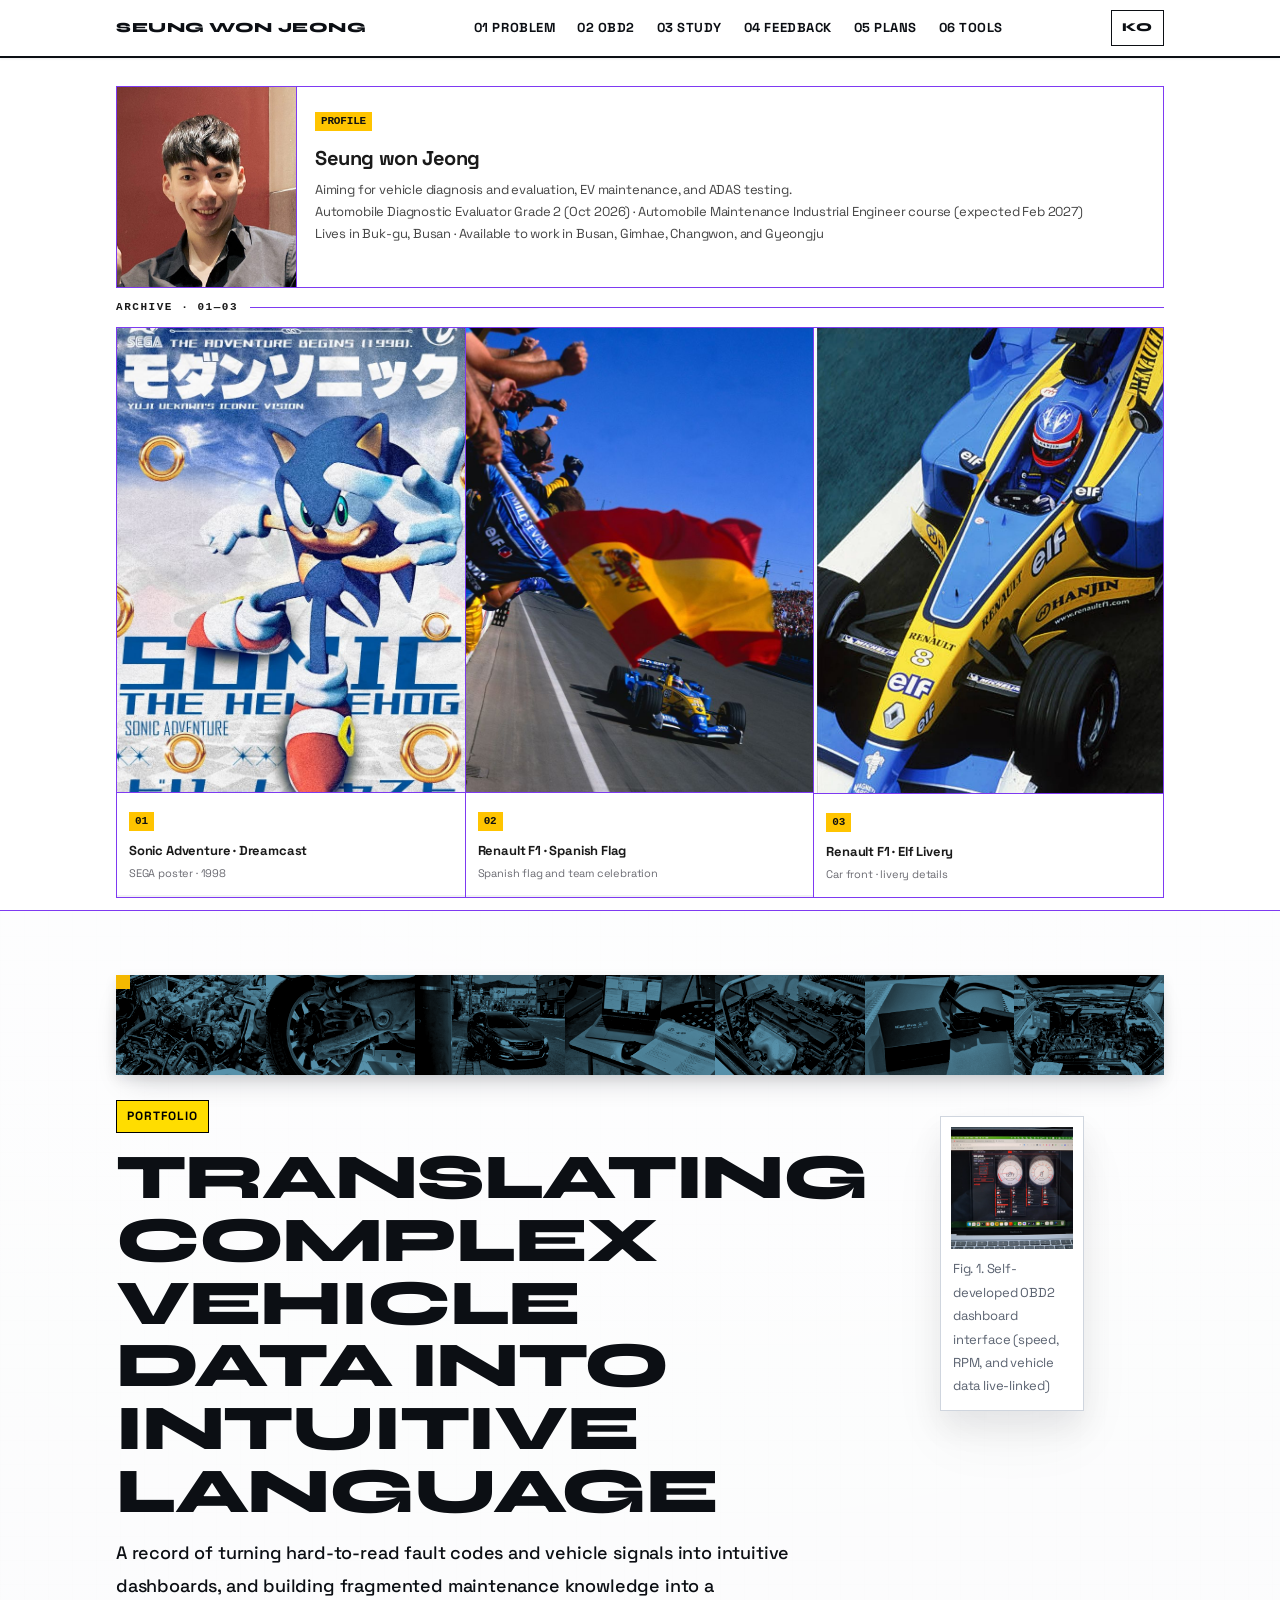
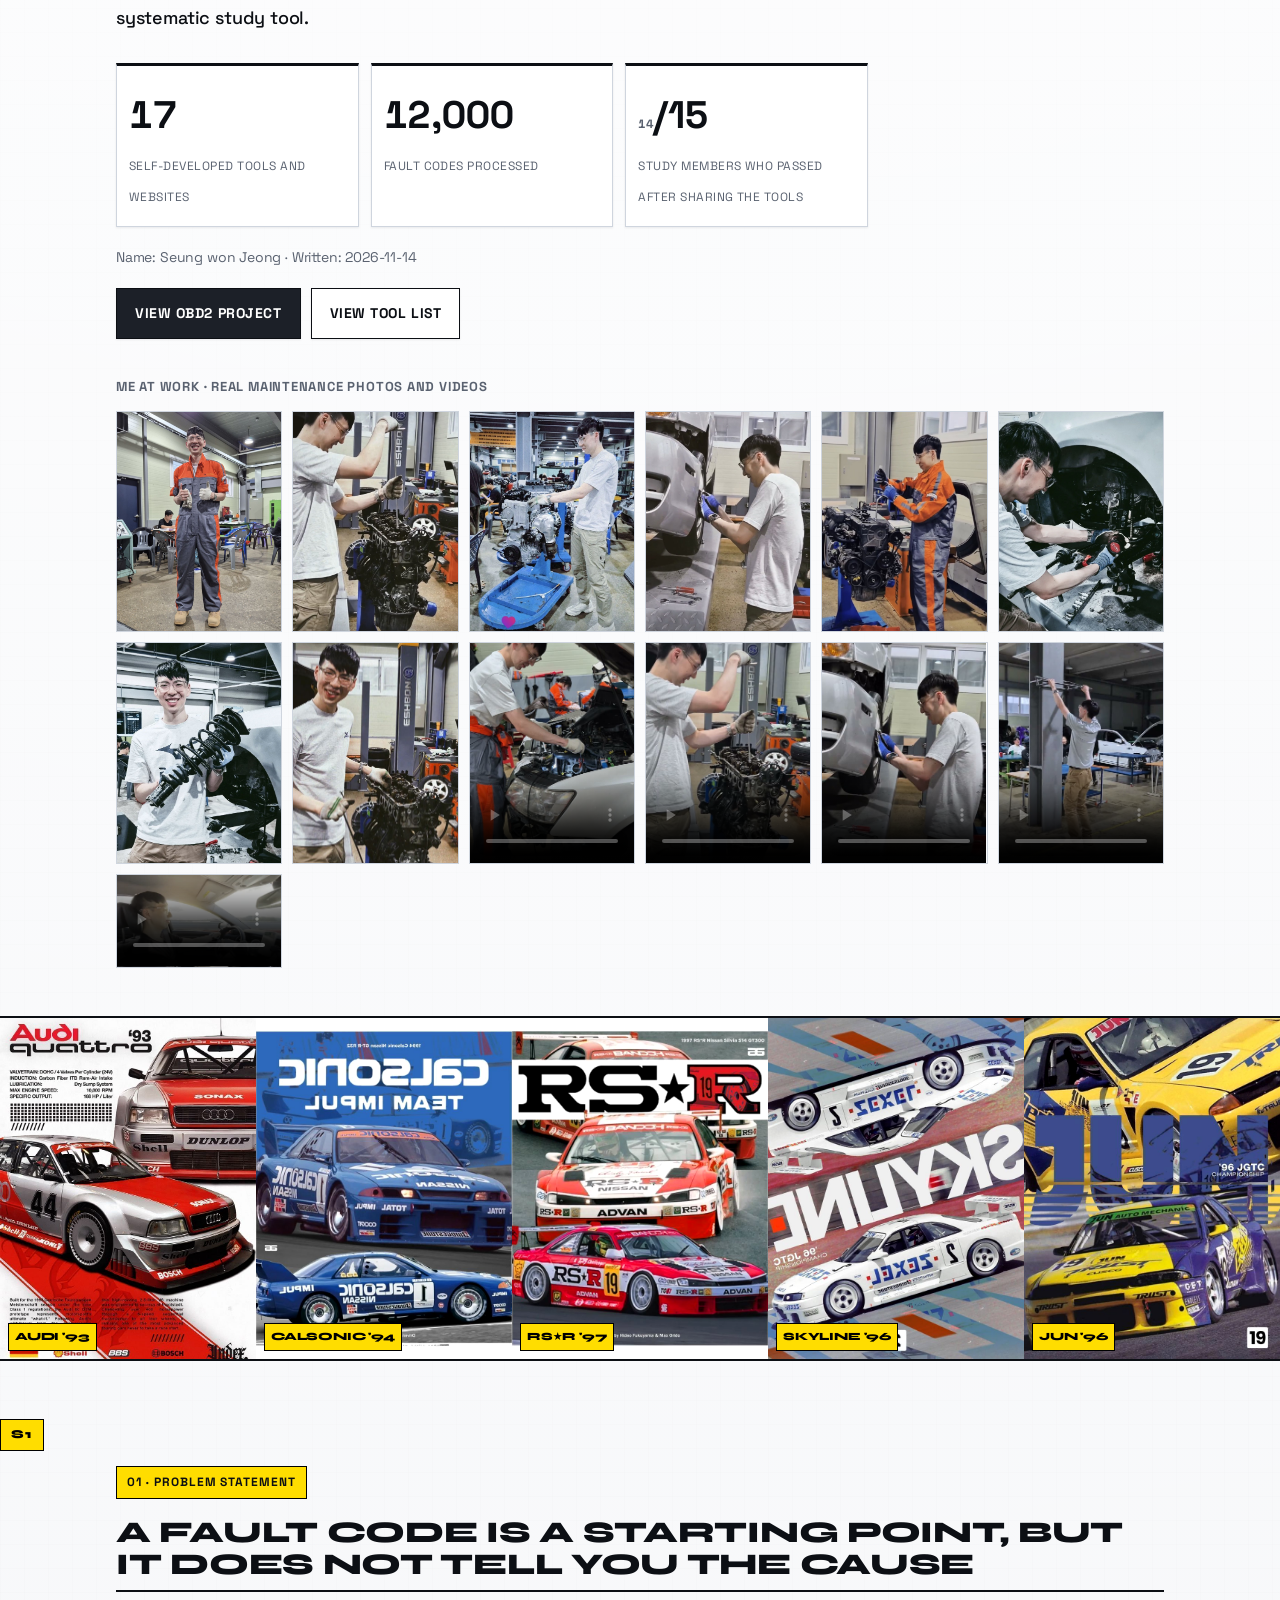
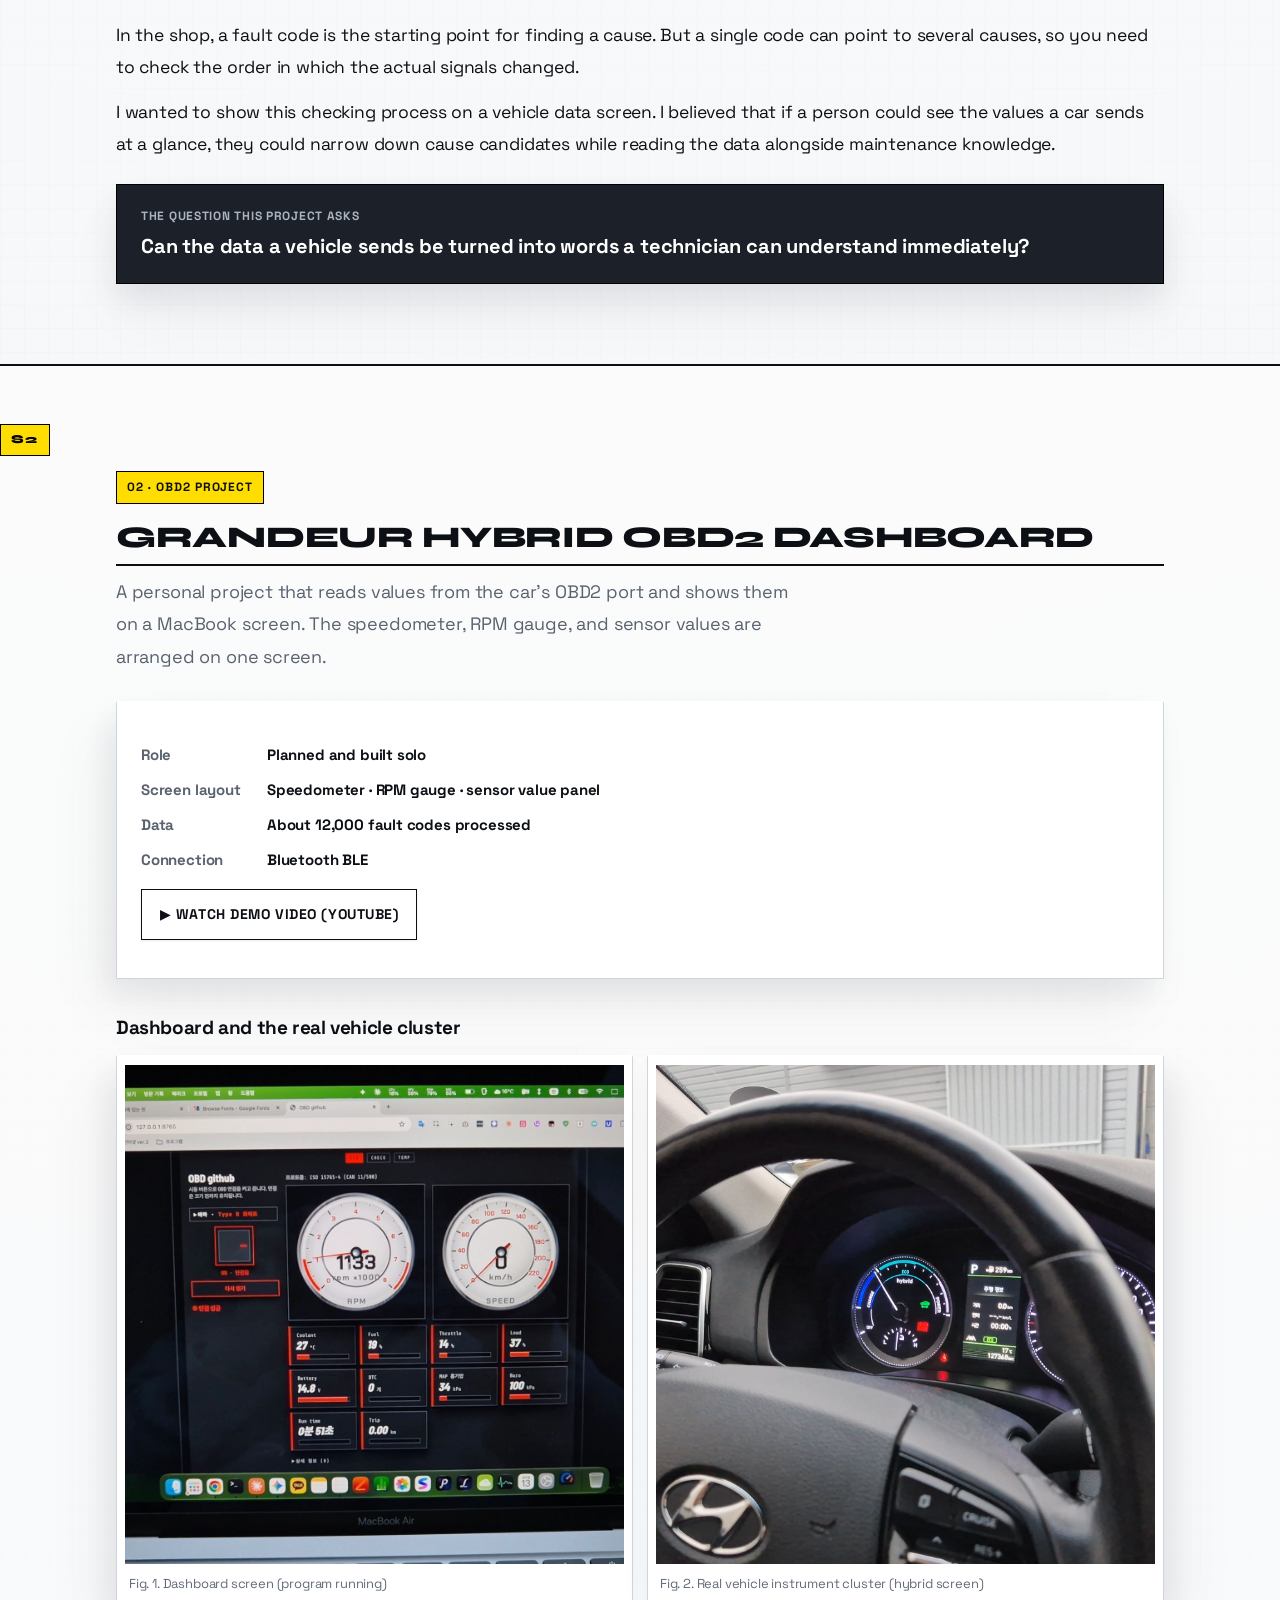
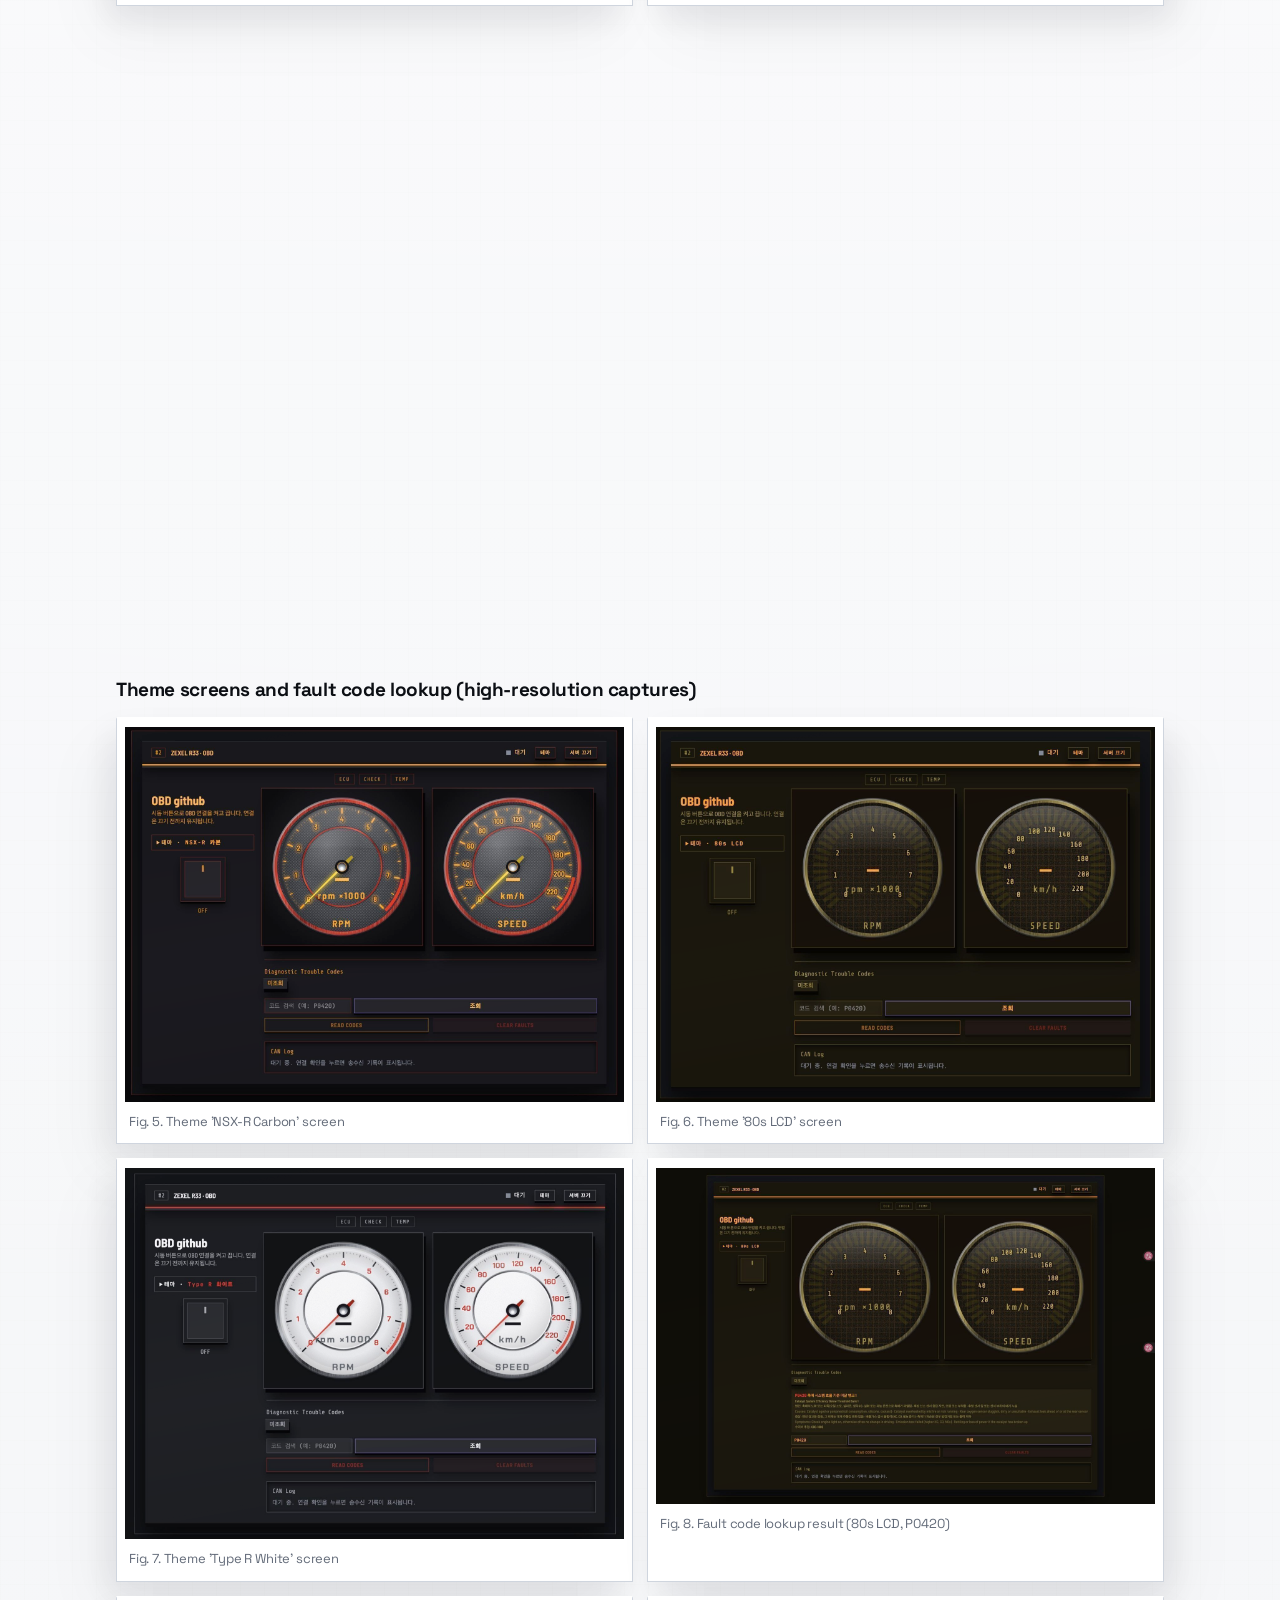
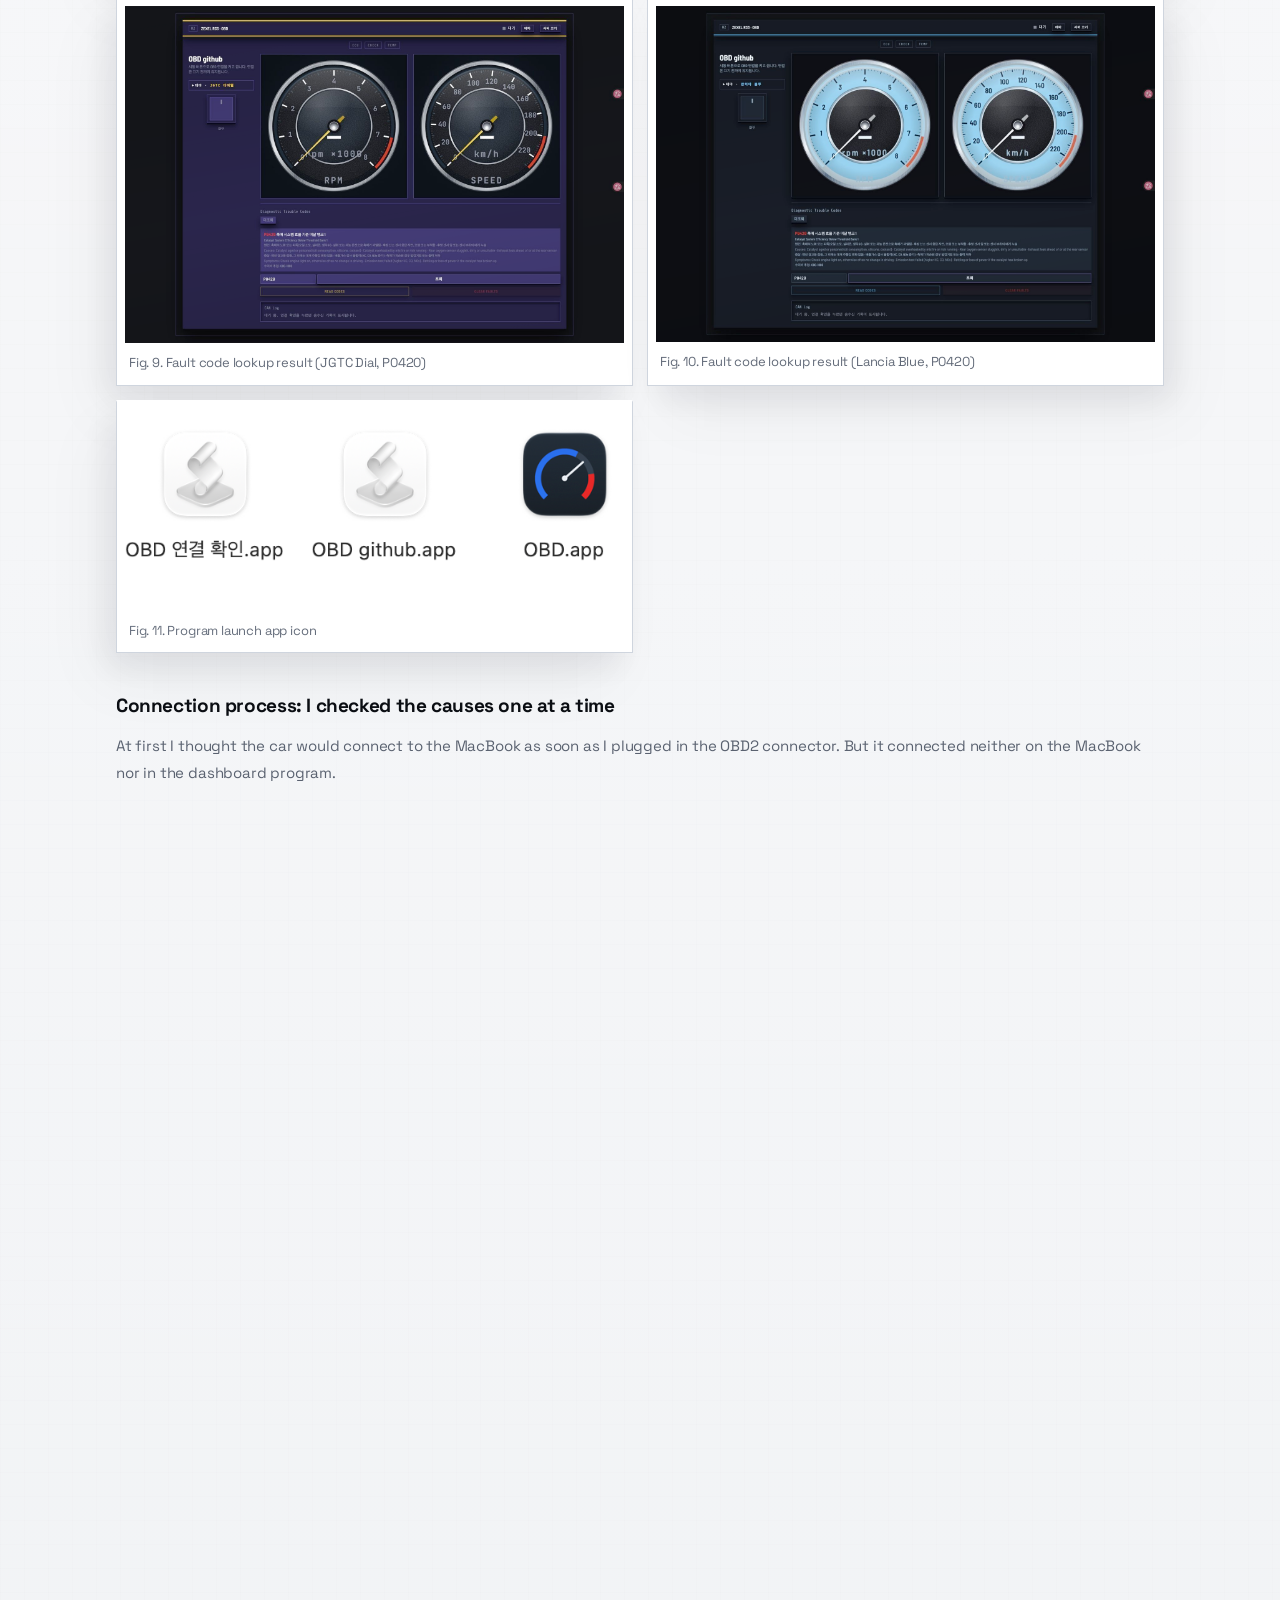
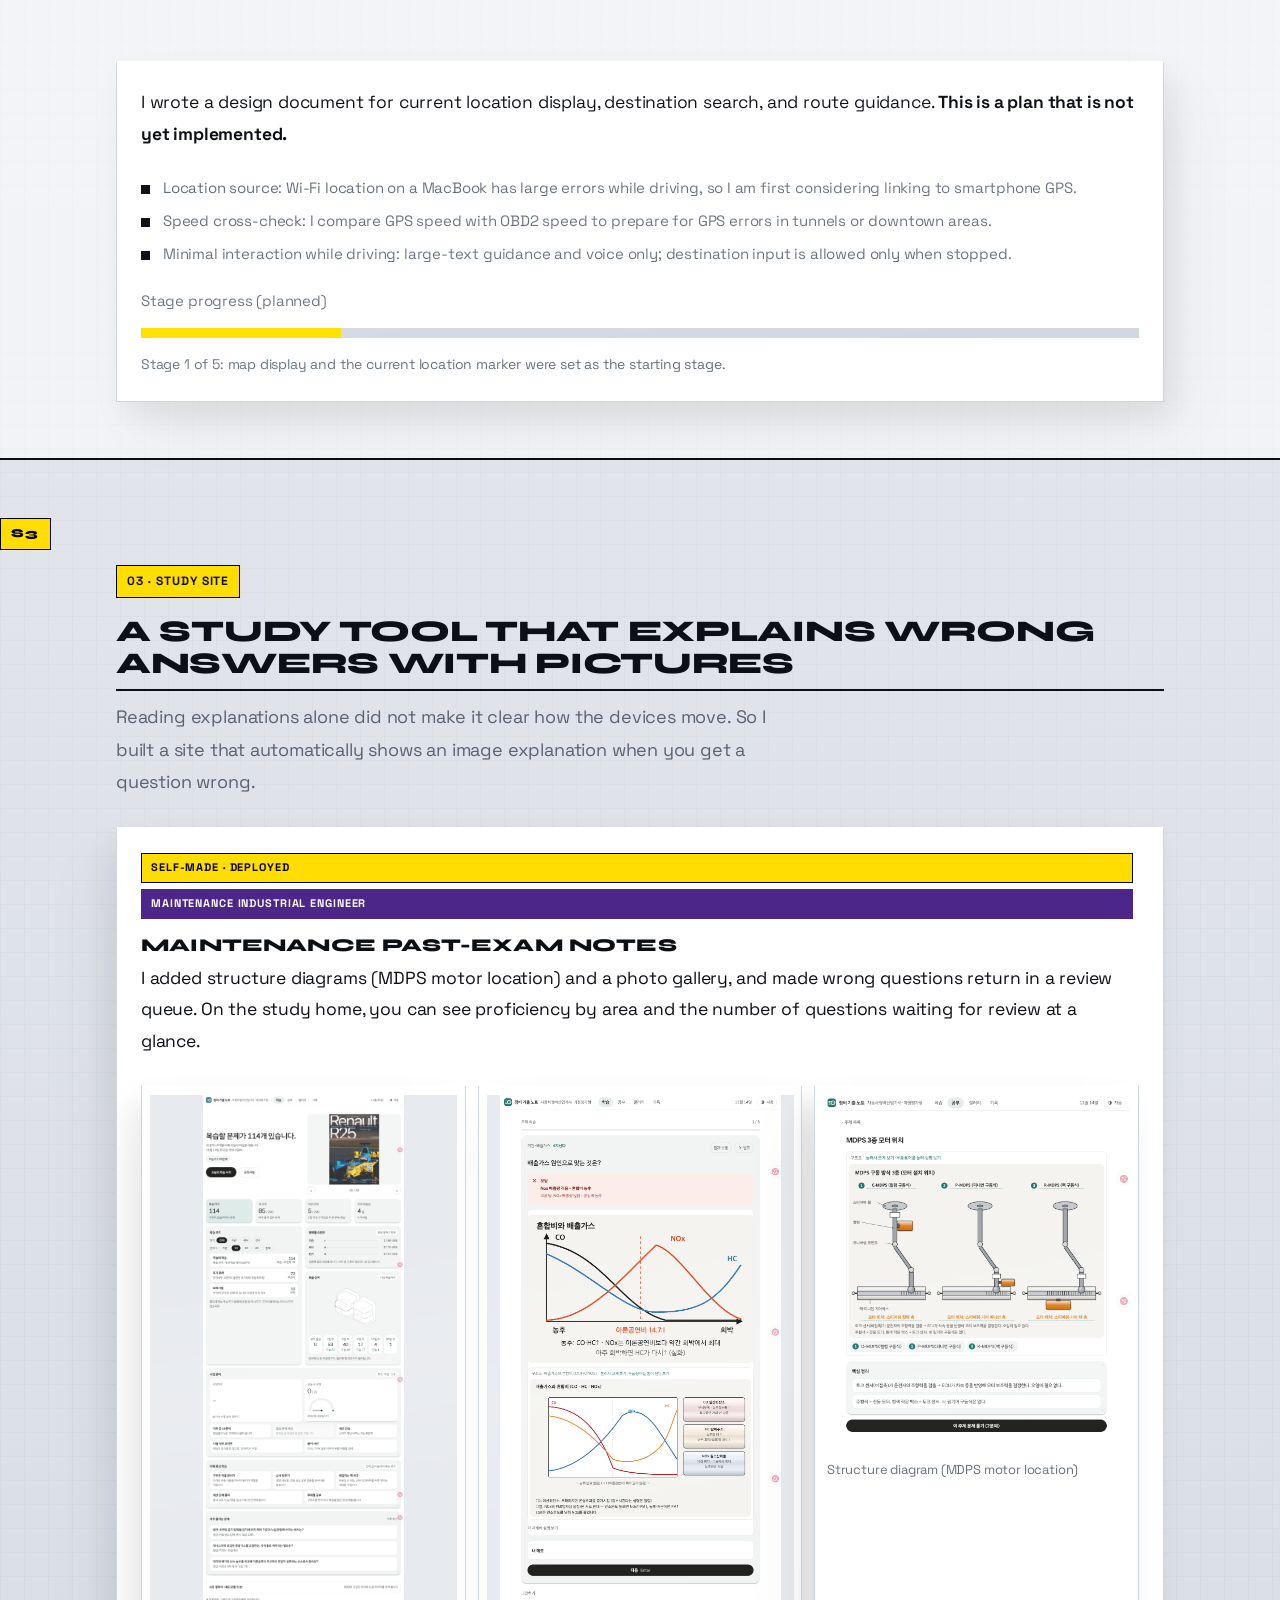
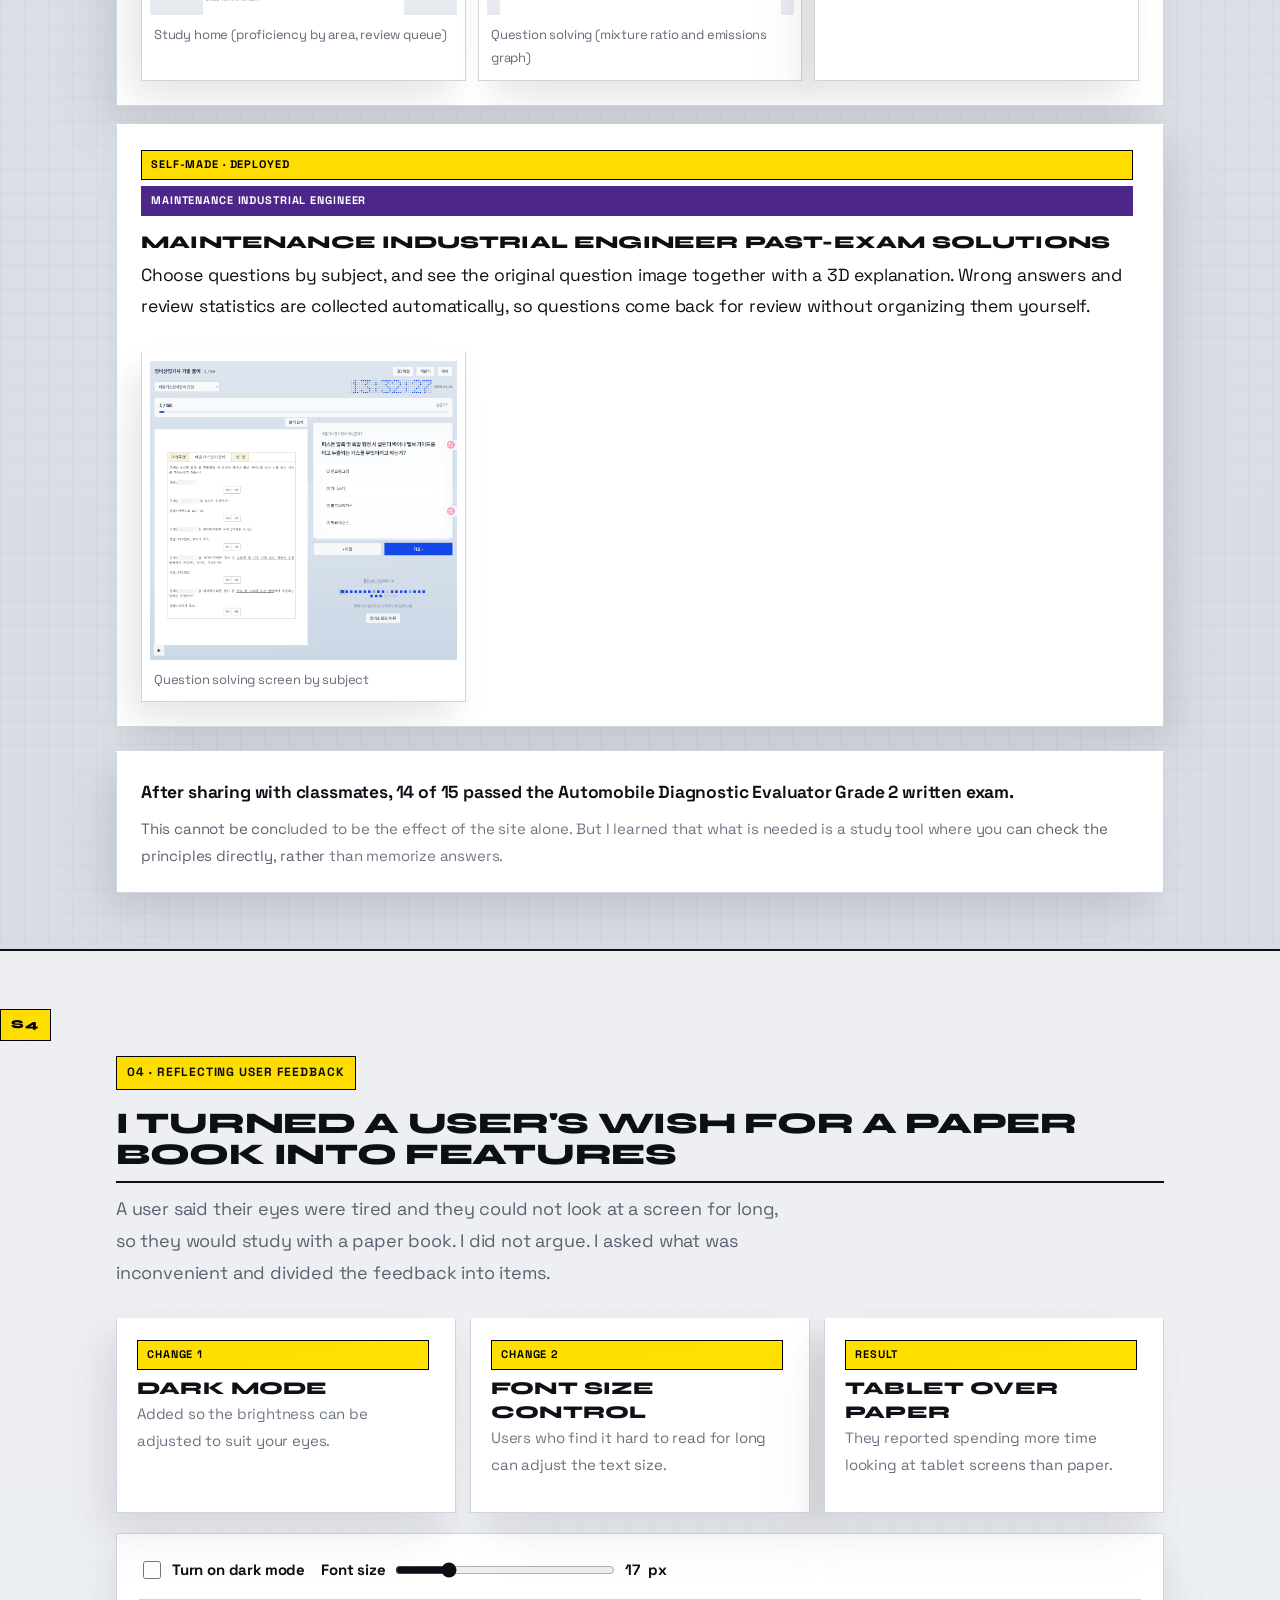
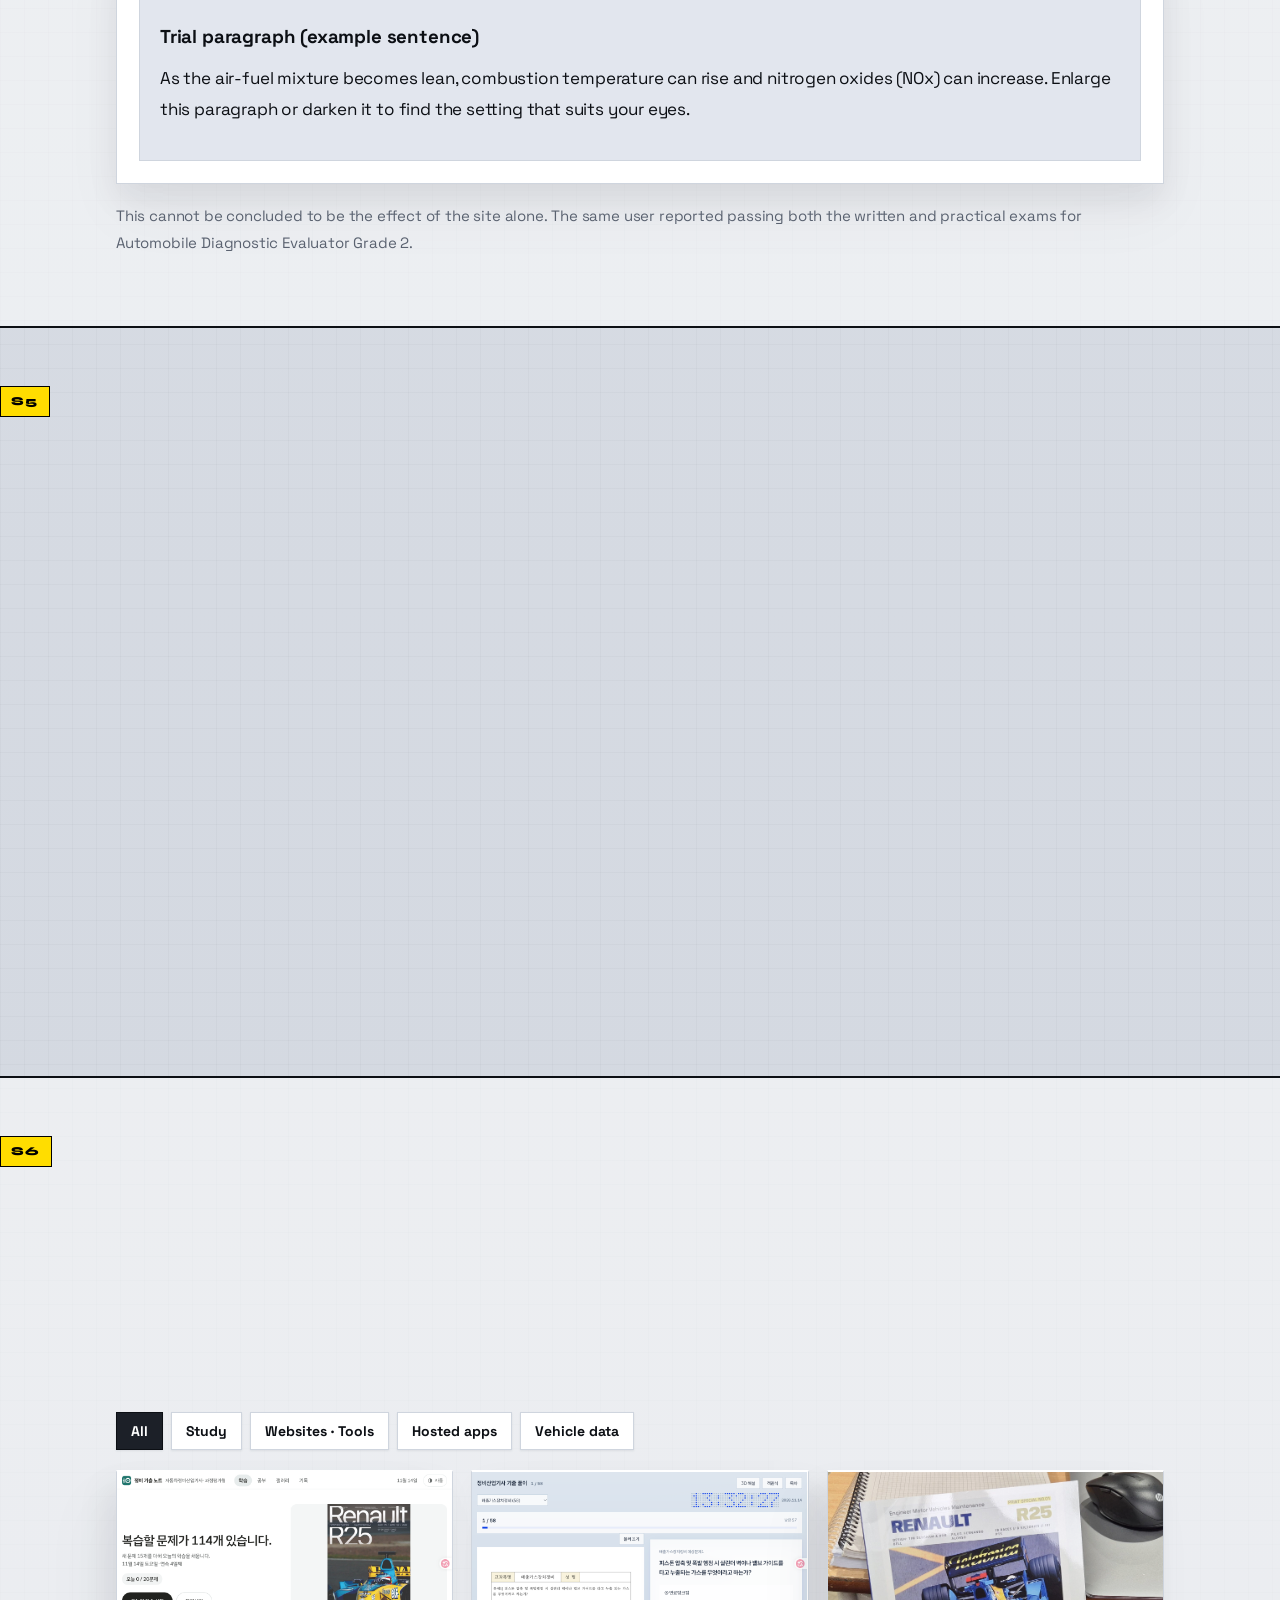
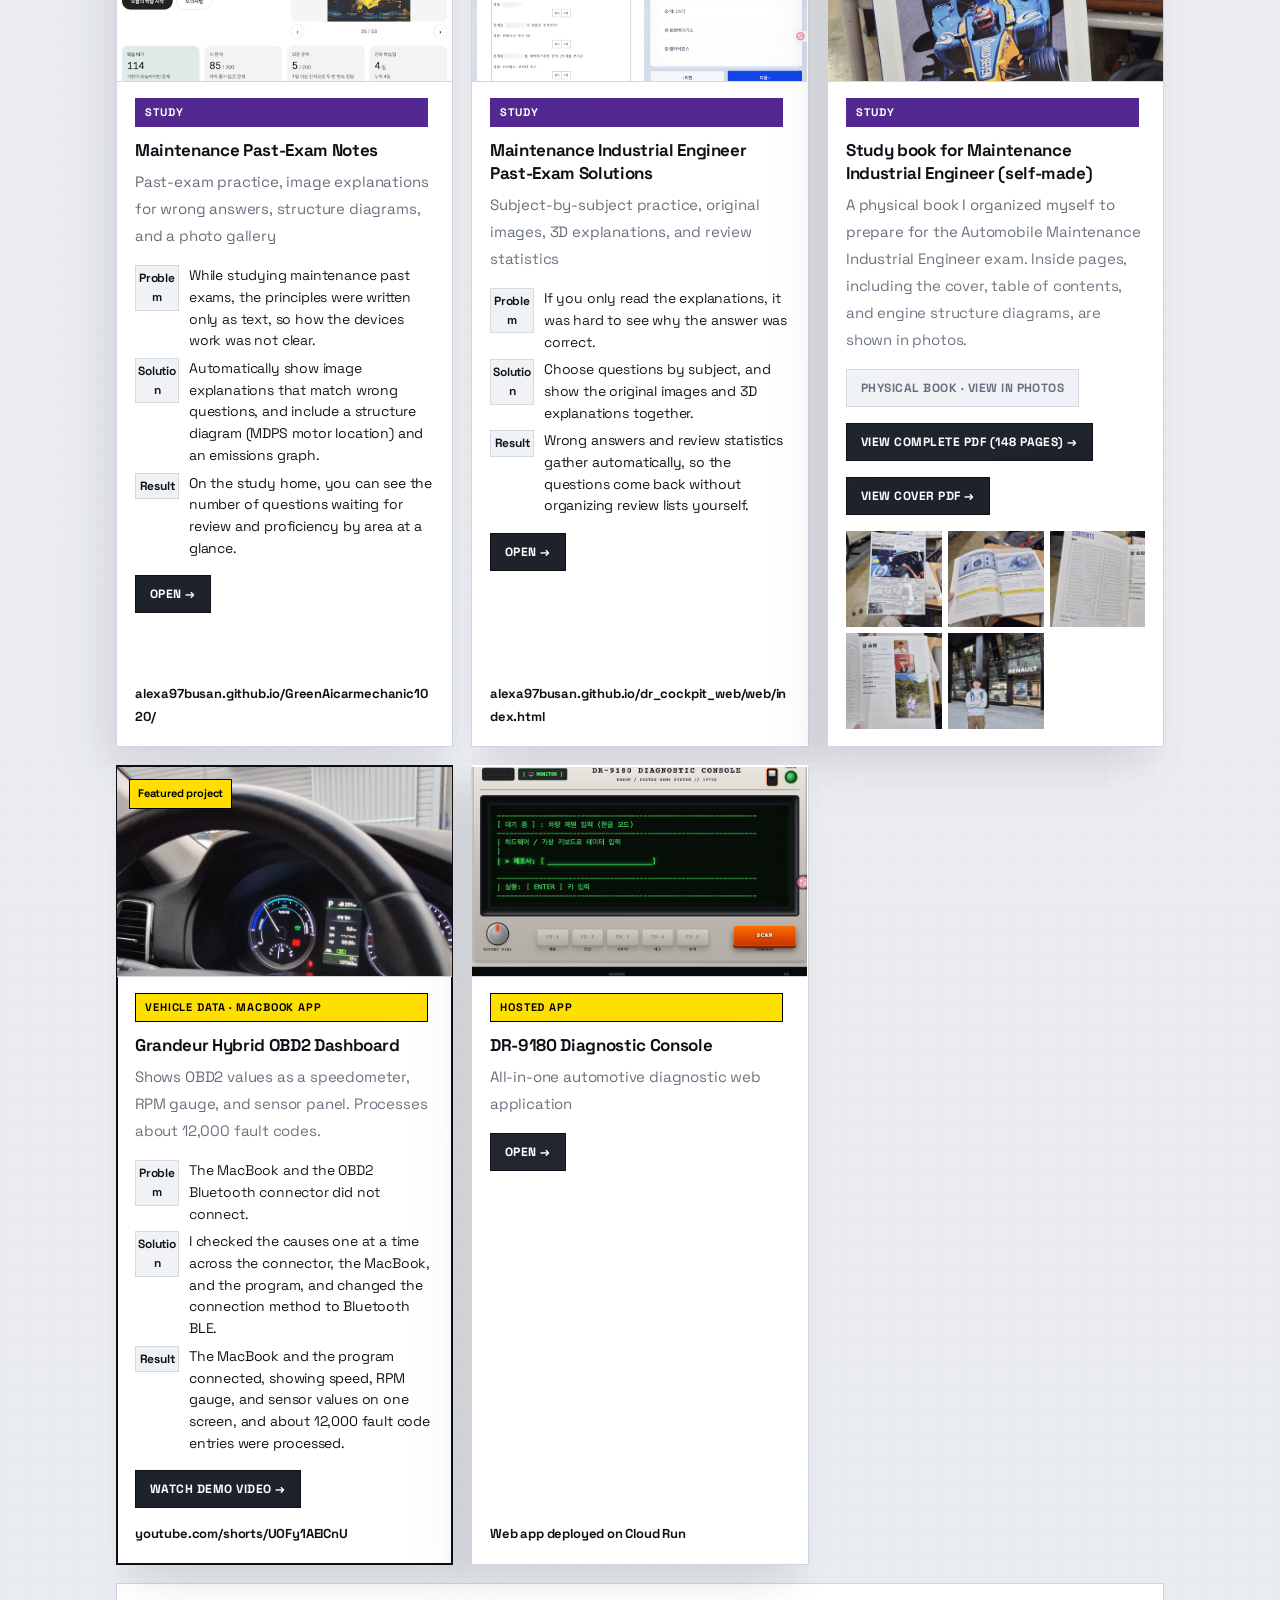
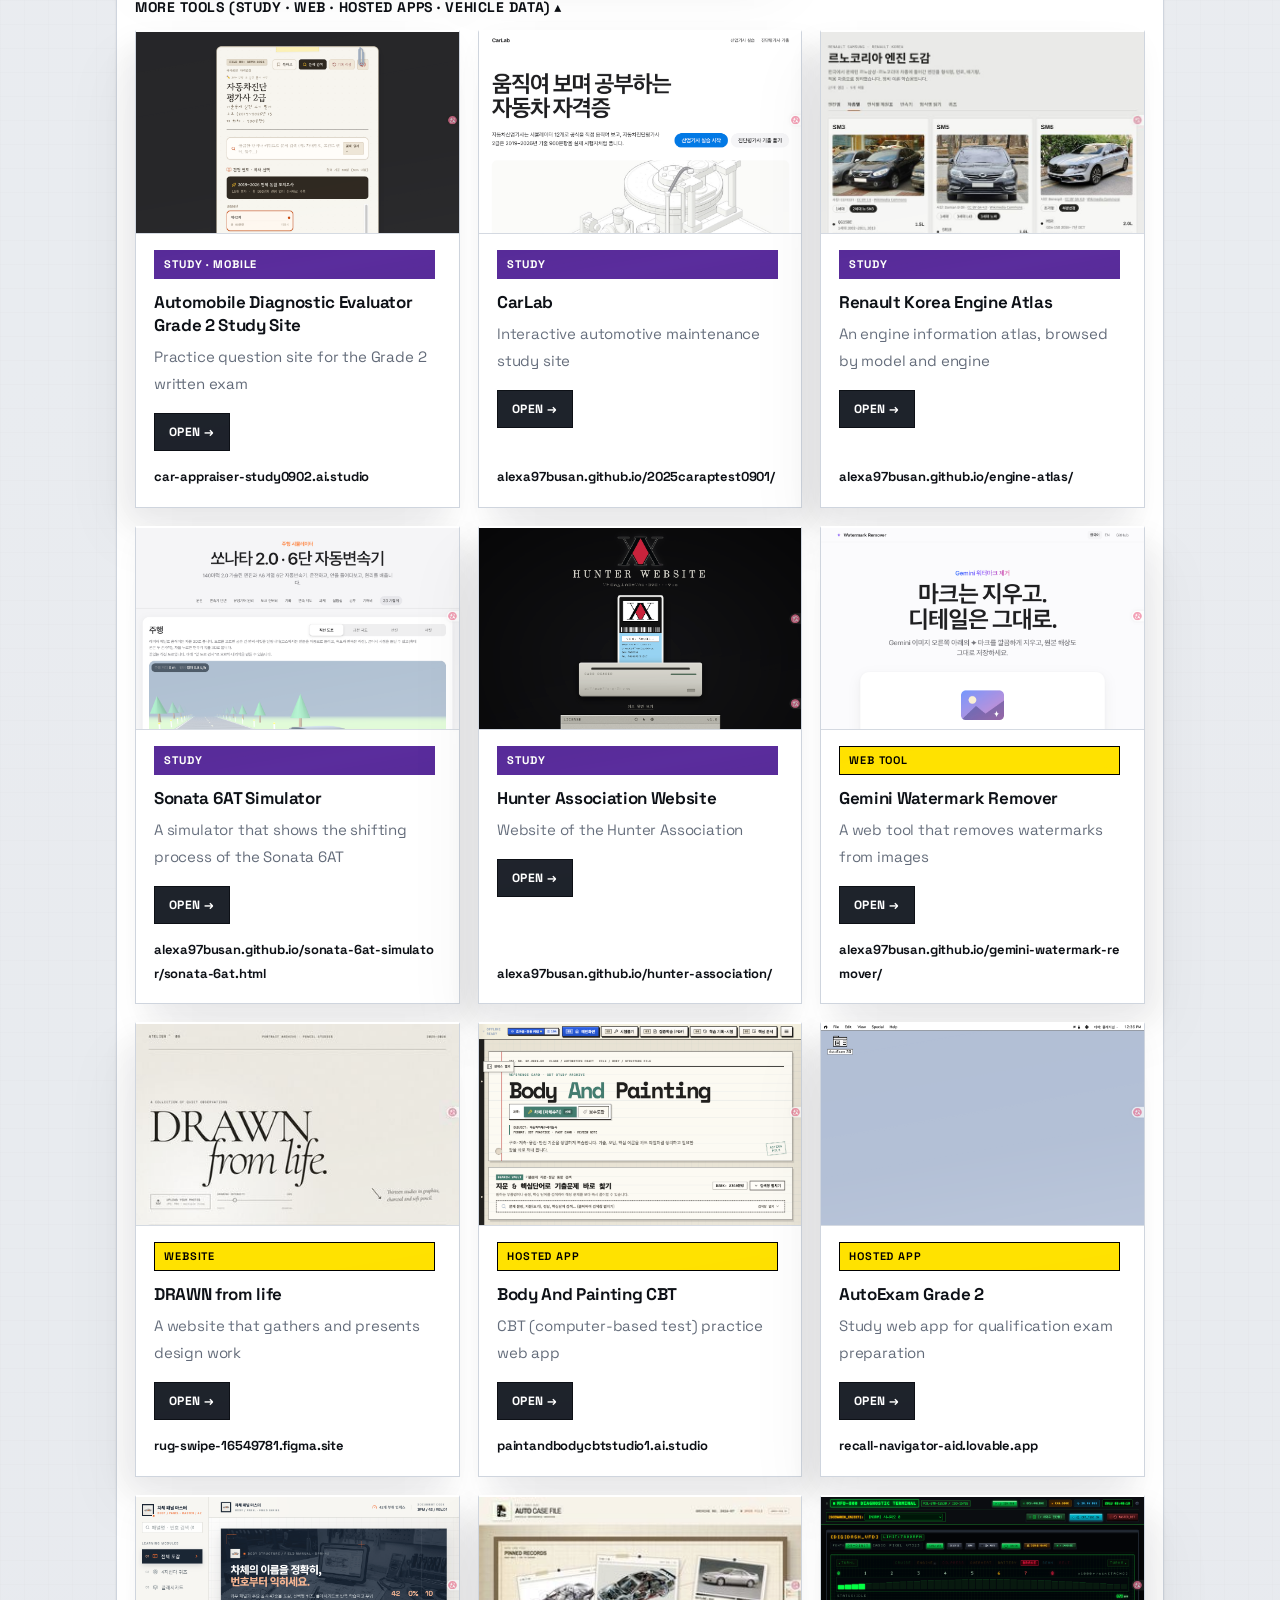
==== index_en.html @ c0ba9da4 "Add English version and KO/EN switch button - Add index_en.html: full English translation of the por" ====
<!doctype html>
<html lang="en">
<head>
<meta charset="utf-8">
<meta name="viewport" content="width=device-width, initial-scale=1">
<title>Seung won Jeong Portfolio · Translating complex vehicle data into intuitive language</title>
<meta name="description" content="Seung won Jeong portfolio. A list of my self-built OBD2 dashboard, maintenance study sites, and deployed web tools.">
<link rel="stylesheet" href="motorsport.css">
<link rel="alternate" hreflang="ko" href="index.html">
<link rel="alternate" hreflang="en" href="index_en.html">
</head>
<body>

<header class="topbar">
  <div class="wrap">
    <div class="brand">Seung won Jeong</div>
    <nav class="nav" aria-label="Sections">
      <a href="#s1">01 Problem</a>
      <a href="#s2">02 OBD2</a>
      <a href="#s3">03 Study</a>
      <a href="#s4">04 Feedback</a>
      <a href="#s5">05 Plans</a>
      <a href="#s6">06 Tools</a>
    </nav>
    <a class="lang-switch" href="index.html" lang="ko" hreflang="ko" aria-label="한국어 버전으로 보기">KO</a>
  </div>
  <div class="progress" id="progress"></div>
</header>

<main>

<!-- HERO TOP (poster archive style) -->
<style>
.mp-top{background:#fff;color:#1a1a1a;padding:28px 0 12px;border-bottom:1px solid #7E3AF2}
.mp-head{display:flex;align-items:center;gap:12px;margin-bottom:14px;font:600 11px/1 ui-monospace,SFMono-Regular,Menlo,monospace;letter-spacing:.14em;color:#1a1a1a}
.mp-rule{flex:1;height:1px;background:#7E3AF2}
.mp-grid{display:grid;grid-template-columns:repeat(3,1fr);border:1px solid #7E3AF2}
.mp-card{margin:0;position:relative;overflow:hidden;background:#f1f1f4;border-right:1px solid #7E3AF2}
.mp-card:last-child{border-right:0}
.mp-media{aspect-ratio:3/4;overflow:hidden}
.mp-media img{width:100%;height:100%;object-fit:cover;display:block;transition:transform .5s ease}
.mp-card:hover .mp-media img{transform:scale(1.04)}
.mp-cap{padding:10px 12px 12px;border-top:1px solid #7E3AF2;background:#fff}
.mp-id{display:inline-block;background:#FFC400;color:#111;font:700 11px/1 ui-monospace,monospace;padding:4px 6px}
.mp-cap b{display:block;margin-top:8px;font-size:13px;line-height:1.35;color:#1a1a1a}
.mp-cap em{display:block;margin-top:4px;font-style:normal;font-size:11px;color:#6b6b72}
@media (max-width:720px){.mp-grid{grid-template-columns:1fr}.mp-card{border-right:0;border-bottom:1px solid #7E3AF2}.mp-card:last-child{border-bottom:0}.mp-media{aspect-ratio:4/3}}
.mp-profile{display:flex;gap:0;border:1px solid #7E3AF2;background:#fff;margin-bottom:14px}
.mp-face{margin:0;flex:0 0 180px;width:180px}
.mp-face img{width:100%;height:100%;min-height:200px;object-fit:cover;display:block;border-right:1px solid #7E3AF2}
.mp-info{padding:16px 18px}
.mp-info h3{margin:10px 0 8px;font-size:20px;line-height:1.3;color:#1a1a1a}
.mp-info p{margin:0;font-size:13px;line-height:1.7;color:#444}
@media (max-width:720px){.mp-profile{flex-direction:column}.mp-face{flex:none;width:100%}.mp-face img{min-height:0;height:220px;border-right:0;border-bottom:1px solid #7E3AF2}}
</style>
<section class="mp-top" aria-label="Racing poster archive">
  <div class="wrap">
    <div class="mp-profile">
      <figure class="mp-face"><img src="img/profile_face.jpg" alt="Seung won Jeong profile photo" loading="eager"></figure>
      <div class="mp-info">
        <span class="mp-id">PROFILE</span>
        <h3>Seung won Jeong</h3>
        <p>Aiming for vehicle diagnosis and evaluation, EV maintenance, and ADAS testing.<br>Automobile Diagnostic Evaluator Grade 2 (Oct 2026) · Automobile Maintenance Industrial Engineer course (expected Feb 2027)<br>Lives in Buk-gu, Busan · Available to work in Busan, Gimhae, Changwon, and Gyeongju</p>
      </div>
    </div>
    <div class="mp-head"><span>ARCHIVE · 01—03</span><span class="mp-rule"></span></div>
    <div class="mp-grid">
      <figure class="mp-card">
        <div class="mp-media"><img src="img/hero_sonic.jpg" alt="Sega Dreamcast Sonic Adventure poster (1998)" loading="eager" data-zoom></div>
        <figcaption class="mp-cap"><span class="mp-id">01</span><b>Sonic Adventure · Dreamcast</b><em>SEGA poster · 1998</em></figcaption>
      </figure>
      <figure class="mp-card">
        <div class="mp-media"><img src="img/hero_flag.jpg" alt="Renault F1 car in front of the team pit holding a Spanish flag" loading="eager" data-zoom></div>
        <figcaption class="mp-cap"><span class="mp-id">02</span><b>Renault F1 · Spanish Flag</b><em>Spanish flag and team celebration</em></figcaption>
      </figure>
      <figure class="mp-card">
        <div class="mp-media"><img src="img/hero_elf.jpg" alt="Front of a Renault F1 car in the elf livery" loading="eager" data-zoom></div>
        <figcaption class="mp-cap"><span class="mp-id">03</span><b>Renault F1 · Elf Livery</b><em>Car front · livery details</em></figcaption>
      </figure>
    </div>
  </div>
</section>

<!-- HERO -->
<div class="hero">
  <div class="wrap">
    <div class="hero-strip" data-reveal aria-label="Photos of car equipment">
      <figure><img src="img/strip_01.jpg" alt="Car engine photo 1" loading="eager" data-zoom></figure>
      <figure><img src="img/strip_02.jpg" alt="Car suspension photo" loading="eager" data-zoom></figure>
      <figure><img src="img/strip_03.jpg" alt="Car exterior photo" loading="eager" data-zoom></figure>
      <figure><img src="img/strip_04.jpg" alt="Work equipment and textbook photo" loading="eager" data-zoom></figure>
      <figure><img src="img/strip_05.jpg" alt="Car engine photo 2" loading="eager" data-zoom></figure>
      <figure><img src="img/strip_06.jpg" alt="OBD2 scanner photo" loading="eager" data-zoom></figure>
      <figure><img src="img/strip_07.jpg" alt="Car engine bay photo" loading="eager" data-zoom></figure>
    </div>
  </div>
  <div class="wrap hero-grid">
    <div data-reveal>
      <span class="kicker">PORTFOLIO</span>
      <h1>Translating complex vehicle data into intuitive language</h1>
      <p class="lead" style="margin-top:14px">A record of turning hard-to-read fault codes and vehicle signals into intuitive dashboards, and building fragmented maintenance knowledge into a systematic study tool.</p>
      <div class="stats">
        <div class="stat"><b class="count" data-count="17">0</b><span>Self-developed tools and websites</span></div>
        <div class="stat"><b class="count" data-count="12000">0</b><span>Fault codes processed</span></div>
        <div class="stat"><b><span class="count" data-count="14">0</span>/15</b><span>Study members who passed after sharing the tools</span></div>
      </div>
      <p class="meta">Name: Seung won Jeong · Written: 2026-11-14</p>
      <div style="display:flex;gap:10px;flex-wrap:wrap;margin-top:18px">
        <a class="btn" href="#s2">View OBD2 project</a>
        <a class="btn ghost" href="#s6">View tool list</a>
      </div>
    </div>
    <figure class="hero-visual" data-reveal>
      <img src="img/obd_gauge.png" alt="Grandeur Hybrid OBD2 dashboard on a MacBook screen: speedometer, RPM gauge, and vehicle data panel" loading="eager" data-zoom>
      <figcaption>Fig. 1. Self-developed OBD2 dashboard interface (speed, RPM, and vehicle data live-linked)</figcaption>
    </figure>
  </div>

<div class="wrap maint" data-reveal>
  <p class="maint-title">Me at work · Real maintenance photos and videos</p>
  <div class="maint-grid">
    <figure><img src="img/maint_01.jpg" alt="Maintenance work photo 1" loading="lazy" data-zoom></figure>
    <figure><img src="img/maint_02.jpg" alt="Maintenance work photo 2" loading="lazy" data-zoom></figure>
    <figure><img src="img/maint_03.jpg" alt="Maintenance work photo 3" loading="lazy" data-zoom></figure>
    <figure><img src="img/maint_04.jpg" alt="Maintenance work photo 4" loading="lazy" data-zoom></figure>
    <figure><img src="img/maint_05.jpg" alt="Maintenance work photo 5" loading="lazy" data-zoom></figure>
    <figure><img src="img/maint_06.jpg" alt="Maintenance work photo 6" loading="lazy" data-zoom></figure>
    <figure><img src="img/maint_07.jpg" alt="Maintenance work photo 7" loading="lazy" data-zoom></figure>
    <figure><img src="img/maint_08.jpg" alt="Maintenance work photo 8" loading="lazy" data-zoom></figure>
    <figure><video src="img/maint_video.mp4" poster="img/maint_video_poster.jpg" autoplay muted loop playsinline controls preload="metadata" aria-label="Maintenance work video"></video></figure>
    <figure><video src="img/maint_video_2.mp4" poster="img/maint_video_2_poster.jpg" autoplay muted loop playsinline controls preload="metadata" aria-label="Maintenance work video 2"></video></figure>
    <figure><video src="img/maint_video_3.mp4" poster="img/maint_video_3_poster.jpg" autoplay muted loop playsinline controls preload="metadata" aria-label="Maintenance work video 3"></video></figure>
    <figure><video src="img/maint_video_4.mp4" poster="img/maint_video_4_poster.jpg" autoplay muted loop playsinline controls preload="metadata" aria-label="Maintenance work video 4"></video></figure>
    <figure><video src="img/maint_video_5.mp4" poster="img/maint_video_5_poster.jpg" autoplay muted loop playsinline controls preload="metadata" aria-label="Maintenance work video 5" style="aspect-ratio:16/9"></video></figure>
  </div>
</div>
</div>

<div class="poster-strip" aria-label="Motorsport poster series">
  <figure><img src="poster/p1-audi.jpg" alt="1993 Audi 80 Quattro DTM poster"><figcaption>Audi '93</figcaption></figure>
  <figure><img src="poster/p2-calsonic.jpg" alt="1994 Calsonic Nissan GT-R R32 poster"><figcaption>Calsonic '94</figcaption></figure>
  <figure><img src="poster/p3-rsr.jpg" alt="1997 RS-R Nissan Silvia S14 poster"><figcaption>RS★R '97</figcaption></figure>
  <figure><img src="poster/p4-skyline.jpg" alt="1996 ZEXEL Nissan Skyline GT-R poster"><figcaption>Skyline '96</figcaption></figure>
  <figure><img src="poster/p5-jun.jpg" alt="1996 JUN Auto Mechanic R33 poster"><figcaption>JUN '96</figcaption></figure>
</div>

<!-- 01 -->
<section id="s1">
  <div class="wrap">
    <div class="sec-head" data-reveal>
      <span class="kicker">01 · Problem statement</span>
      <h2>A fault code is a starting point, but it does not tell you the cause</h2>
    </div>
    <div data-reveal>
      <p>In the shop, a fault code is the starting point for finding a cause. But a single code can point to several causes, so you need to check the order in which the actual signals changed.</p>
      <p>I wanted to show this checking process on a vehicle data screen. I believed that if a person could see the values a car sends at a glance, they could narrow down cause candidates while reading the data alongside maintenance knowledge.</p>
    </div>
    <div class="q" data-reveal>
      <small>The question this project asks</small>
      Can the data a vehicle sends be turned into words a technician can understand immediately?
    </div>
  </div>
</section>

<!-- 02 -->
<section id="s2" style="background:var(--card)">
  <div class="wrap">
    <div class="sec-head" data-reveal>
      <span class="kicker">02 · OBD2 project</span>
      <h2>Grandeur Hybrid OBD2 Dashboard</h2>
      <p class="lead" style="margin-top:10px">A personal project that reads values from the car's OBD2 port and shows them on a MacBook screen. The speedometer, RPM gauge, and sensor values are arranged on one screen.</p>
    </div>

    <div class="two" style="grid-template-columns:1fr">
      <div class="layer card" data-reveal>
        <dl class="spec">
          <dt>Role</dt><dd>Planned and built solo</dd>
          <dt>Screen layout</dt><dd>Speedometer · RPM gauge · sensor value panel</dd>
          <dt>Data</dt><dd>About 12,000 fault codes processed</dd>
          <dt>Connection</dt><dd>Bluetooth BLE</dd>
        </dl>
        <p style="margin-top:16px"><a class="btn ghost" href="https://youtube.com/shorts/UOFy1AEICnU" target="_blank" rel="noopener">▶ Watch demo video (YouTube)</a></p>
      </div>
    </div>

    <h3 style="margin:36px 0 14px" data-reveal>Dashboard and the real vehicle cluster</h3>
    <div class="gallery" data-reveal>
      <figure class="shot" data-zoom-wrap>
        <img src="img/obd_app_1.jpg" alt="OBD2 dashboard program dashboard screen" loading="lazy" data-zoom>
        <figcaption>Fig. 1. Dashboard screen (program running)</figcaption>
      </figure>
      <figure class="shot" data-zoom-wrap>
        <img src="img/obd_cluster.png" alt="Hybrid screen on a real vehicle instrument cluster" loading="lazy" data-zoom>
        <figcaption>Fig. 2. Real vehicle instrument cluster (hybrid screen)</figcaption>
      </figure>
    </div>

    <h3 style="margin:40px 0 14px" data-reveal>Actual program screens (high-resolution captures)</h3>
    <div class="gallery" data-reveal>
      <figure class="shot" data-zoom-wrap>
        <img src="img/obd_app_1.jpg" alt="OBD2 dashboard program, actual screen 1" loading="lazy" data-zoom>
        <figcaption>Fig. 3. Actual program screen (1)</figcaption>
      </figure>
      <figure class="shot" data-zoom-wrap>
        <img src="img/obd_app_2.jpg" alt="OBD2 dashboard program, actual screen 2" loading="lazy" data-zoom>
        <figcaption>Fig. 4. Actual program screen (2)</figcaption>
      </figure>
    </div>

    <h3 style="margin:40px 0 14px" data-reveal>Theme screens and fault code lookup (high-resolution captures)</h3>
    <div class="gallery" data-reveal>
      <figure class="shot" data-zoom-wrap>
        <img src="img/obd_theme_nsx.jpg" alt="OBD program NSX-R Carbon theme screen" loading="lazy" data-zoom>
        <figcaption>Fig. 5. Theme 'NSX-R Carbon' screen</figcaption>
      </figure>
      <figure class="shot" data-zoom-wrap>
        <img src="img/obd_theme_80s.jpg" alt="OBD program 80s LCD theme screen" loading="lazy" data-zoom>
        <figcaption>Fig. 6. Theme '80s LCD' screen</figcaption>
      </figure>
      <figure class="shot" data-zoom-wrap>
        <img src="img/obd_theme_typer.jpg" alt="OBD program Type R White theme screen" loading="lazy" data-zoom>
        <figcaption>Fig. 7. Theme 'Type R White' screen</figcaption>
      </figure>
      <figure class="shot" data-zoom-wrap>
        <img src="img/obd_theme_80s_dtc.jpg" alt="80s LCD theme screen showing fault code P0420" loading="lazy" data-zoom>
        <figcaption>Fig. 8. Fault code lookup result (80s LCD, P0420)</figcaption>
      </figure>
      <figure class="shot" data-zoom-wrap>
        <img src="img/obd_theme_jgtc_dtc.jpg" alt="JGTC dial theme screen showing fault code P0420" loading="lazy" data-zoom>
        <figcaption>Fig. 9. Fault code lookup result (JGTC Dial, P0420)</figcaption>
      </figure>
      <figure class="shot" data-zoom-wrap>
        <img src="img/obd_theme_lancia_dtc.jpg" alt="Lancia Blue theme screen showing fault code P0420" loading="lazy" data-zoom>
        <figcaption>Fig. 10. Fault code lookup result (Lancia Blue, P0420)</figcaption>
      </figure>
      <figure class="shot" data-zoom-wrap>
        <img src="img/obd_apps.png" alt="OBD program launch app icon" loading="lazy" data-zoom>
        <figcaption>Fig. 11. Program launch app icon</figcaption>
      </figure>
    </div>

    <h3 style="margin:40px 0 14px" data-reveal>Connection process: I checked the causes one at a time</h3>
    <p class="muted" data-reveal>At first I thought the car would connect to the MacBook as soon as I plugged in the OBD2 connector. But it connected neither on the MacBook nor in the dashboard program.</p>
    <ol class="steps" style="margin-top:16px" data-reveal>
      <li>Instead of repeating the same method, I separated the possible causes into the connector, the MacBook, and the program.</li>
      <li>I asked a teammate from the same team who has maintenance experience for advice. They said the MacBook needs a compatible dedicated OBD connector.</li>
      <li>I switched the connection method to Bluetooth BLE, and both the MacBook and the program connected normally.</li>
    </ol>
    <div class="card" style="margin-top:8px" data-reveal>
      <p style="margin:0">Changing the method was not abandoning the plan. It was a choice to keep the goal of checking vehicle data on screen.</p>
    </div>

    <h3 style="margin:40px 0 14px" data-reveal>Result: I checked fault codes using a test vehicle</h3>
    <div class="two" data-reveal>
      <div class="card gauge-demo" style="justify-content:space-around">
        <div>
          <div class="rpm" id="rpm" style="--p:0"><span><span id="rpmVal">0</span><small>RPM × 1000</small></span></div>
        </div>
        <div style="flex:1;min-width:200px">
          <p class="muted" style="margin-bottom:6px">You can change the value with the RPM gauge slider.</p>
          <input type="range" id="rpmRange" min="0" max="7" step="0.1" value="0" aria-label="RPM control" style="width:100%;accent-color:var(--accent)">
        </div>
      </div>
      <div class="card">
        <p style="margin-bottom:6px"><b>I intentionally caused a fault in a test vehicle, then read the fault code.</b></p>
        <p class="muted">The engine fault code was read in one go. I also processed about 12,000 fault code data entries.</p>
        <div style="display:grid;grid-template-columns:1fr 1fr;gap:10px;margin-top:12px">
          <div><span class="tag green">Confirmed fault</span><br><b>Engine fault code read in one go</b></div>
          <div><span class="tag">Input data</span><br><b class="count"><span data-count="12000">0</span> fault codes</b></div>
        </div>
      </div>
    </div>

    <h3 style="margin:40px 0 14px" data-reveal>Next step: I am designing navigation (in progress)</h3>
    <div class="card" data-reveal>
      <p>I wrote a design document for current location display, destination search, and route guidance. <b>This is a plan that is not yet implemented.</b></p>
      <ul class="checks">
        <li>Location source: Wi-Fi location on a MacBook has large errors while driving, so I am first considering linking to smartphone GPS.</li>
        <li>Speed cross-check: I compare GPS speed with OBD2 speed to prepare for GPS errors in tunnels or downtown areas.</li>
        <li>Minimal interaction while driving: large-text guidance and voice only; destination input is allowed only when stopped.</li>
      </ul>
      <p class="muted" style="margin:14px 0 6px">Stage progress (planned)</p>
      <div class="bar amber" style="--w:20%"><span data-w="20%"></span></div>
      <p class="muted" style="font-size:14px;margin:0">Stage 1 of 5: map display and the current location marker were set as the starting stage.</p>
    </div>
  </div>
</section>

<!-- 03 -->
<section id="s3">
  <div class="wrap">
    <div class="sec-head" data-reveal>
      <span class="kicker">03 · Study site</span>
      <h2>A study tool that explains wrong answers with pictures</h2>
      <p class="lead" style="margin-top:10px">Reading explanations alone did not make it clear how the devices move. So I built a site that automatically shows an image explanation when you get a question wrong.</p>
    </div>

    <div class="study">
      <article class="layer card" data-reveal>
        <span class="tag">Self-made · Deployed</span> <span class="tag purple">Maintenance Industrial Engineer</span>
        <h3 style="margin:8px 0 6px">Maintenance past-exam notes</h3>
        <p>I added structure diagrams (MDPS motor location) and a photo gallery, and made wrong questions return in a review queue. On the study home, you can see proficiency by area and the number of questions waiting for review at a glance.</p>
        <div class="shot-row" style="margin-top:14px">
          <figure class="shot"><img src="img/note_home.png" alt="Maintenance past-exam notes study home: proficiency by area and questions to review" loading="lazy" data-zoom><figcaption>Study home (proficiency by area, review queue)</figcaption></figure>
          <figure class="shot"><img src="img/note_study.png" alt="Question solving screen: mixture ratio and emissions graph" loading="lazy" data-zoom><figcaption>Question solving (mixture ratio and emissions graph)</figcaption></figure>
          <figure class="shot"><img src="img/note_structure.png" alt="Structure diagram: MDPS motor location" loading="lazy" data-zoom><figcaption>Structure diagram (MDPS motor location)</figcaption></figure>
        </div>
      </article>

      <article class="layer card" data-reveal>
        <span class="tag">Self-made · Deployed</span> <span class="tag purple">Maintenance Industrial Engineer</span>
        <h3 style="margin:8px 0 6px">Maintenance Industrial Engineer past-exam solutions</h3>
        <p>Choose questions by subject, and see the original question image together with a 3D explanation. Wrong answers and review statistics are collected automatically, so questions come back for review without organizing them yourself.</p>
        <div class="shot-row" style="margin-top:14px">
          <figure class="shot"><img src="img/dr_cockpit.png" alt="Maintenance Industrial Engineer past-exam solution site screen" loading="lazy" data-zoom><figcaption>Question solving screen by subject</figcaption></figure>
        </div>
      </article>
    </div>

    <div class="card" style="margin-top:24px" data-reveal>
      <p style="margin-bottom:6px"><b>After sharing with classmates, 14 of 15 passed the Automobile Diagnostic Evaluator Grade 2 written exam.</b></p>
      <p class="muted" style="margin:0">This cannot be concluded to be the effect of the site alone. But I learned that what is needed is a study tool where you can check the principles directly, rather than memorize answers.</p>
    </div>
  </div>
</section>

<!-- 04 -->
<section id="s4" style="background:var(--card)">
  <div class="wrap">
    <div class="sec-head" data-reveal>
      <span class="kicker">04 · Reflecting user feedback</span>
      <h2>I turned a user's wish for a paper book into features</h2>
      <p class="lead" style="margin-top:10px">A user said their eyes were tired and they could not look at a screen for long, so they would study with a paper book. I did not argue. I asked what was inconvenient and divided the feedback into items.</p>
    </div>

    <div class="reflect">
      <div class="card" data-reveal><span class="tag amber">Change 1</span><h3>Dark mode</h3><p class="muted">Added so the brightness can be adjusted to suit your eyes.</p></div>
      <div class="card" data-reveal><span class="tag amber">Change 2</span><h3>Font size control</h3><p class="muted">Users who find it hard to read for long can adjust the text size.</p></div>
      <div class="card" data-reveal><span class="tag green">Result</span><h3>Tablet over paper</h3><p class="muted">They reported spending more time looking at tablet screens than paper.</p></div>
    </div>

    <div class="demo" data-reveal aria-label="Dark mode and font size trial">
      <div class="demo-controls">
        <label><input type="checkbox" id="darkToggle"> Turn on dark mode</label>
        <label>Font size <input type="range" id="fsRange" min="15" max="24" value="17" aria-label="Font size"> <span id="fsVal">17</span>px</label>
      </div>
      <div class="demo-text" id="demoText">
        <h4>Trial paragraph (example sentence)</h4>
        <p>As the air-fuel mixture becomes lean, combustion temperature can rise and nitrogen oxides (NOx) can increase. Enlarge this paragraph or darken it to find the setting that suits your eyes.</p>
      </div>
    </div>

    <p class="muted" style="margin-top:18px">This cannot be concluded to be the effect of the site alone. The same user reported passing both the written and practical exams for Automobile Diagnostic Evaluator Grade 2.</p>
  </div>
</section>

<!-- 05 -->
<section id="s5">
  <div class="wrap two" style="grid-template-columns:1fr">
    <div data-reveal>
      <span class="kicker">05 · What I learned and plans</span>
      <h2 style="margin-bottom:18px">I learned to check causes one at a time, and to turn other people's opinions into features</h2>
      <ul class="plan" style="margin:0">
        <li>When a problem occurs, I do not repeat the same method; I check the causes one at a time.</li>
        <li>I learned that what is needed is a tool that lets you check the principles, not memorize answers.</li>
        <li>I believe growing together means first understanding other people's opinions, then turning them into features people can actually use.</li>
      </ul>
    </div>
    <div class="card" data-reveal>
      <h3 style="margin-bottom:10px">Things I want to do next</h3>
      <ul class="checks">
        <li>Learn how to organize sensor data easily, and how to connect an AI model to vehicle data</li>
        <li>Learn to build a process that explains fault cause candidates with supporting evidence</li>
        <li>Build a diagnostic explanation prototype that connects fault data with maintenance materials</li>
      </ul>
    </div>
  </div>
</section>

<!-- 06 -->
<section id="s6" style="background:var(--card)">
  <div class="wrap">
    <div class="sec-head" data-reveal>
      <span class="kicker">06 · Tools and websites I built</span>
      <h2>Full list of deployed tools and sites</h2>
      <p class="lead" style="margin-top:10px">Tools you can open directly by web address can be opened by tapping their card.</p>
    </div>

    <div class="filters" role="group" aria-label="Category filter" data-reveal>
      <button type="button" data-filter="all" aria-pressed="true">All</button>
      <button type="button" data-filter="study" aria-pressed="false">Study</button>
      <button type="button" data-filter="web" aria-pressed="false">Websites · Tools</button>
      <button type="button" data-filter="app" aria-pressed="false">Hosted apps</button>
      <button type="button" data-filter="car" aria-pressed="false">Vehicle data</button>
    </div>

    <div class="tools" id="tools">

      <!-- Featured work -->
      <a class="tile" data-cat="study" href="https://alexa97busan.github.io/GreenAicarmechanic1020/" target="_blank" rel="noopener">
        <div class="thumb"><img src="img/note_home.png" alt="Maintenance past-exam notes study home screen" loading="lazy"></div>
        <div class="body"><span class="tag purple">Study</span><h3>Maintenance Past-Exam Notes</h3><p>Past-exam practice, image explanations for wrong answers, structure diagrams, and a photo gallery</p><ul class="psr"><li><b>Problem</b>While studying maintenance past exams, the principles were written only as text, so how the devices work was not clear.</li><li><b>Solution</b>Automatically show image explanations that match wrong questions, and include a structure diagram (MDPS motor location) and an emissions graph.</li><li><b>Result</b>On the study home, you can see the number of questions waiting for review and proficiency by area at a glance.</li></ul><span class="open">Open →</span><span class="addr">alexa97busan.github.io/GreenAicarmechanic1020/</span></div>
      </a>
      <a class="tile" data-cat="study" href="https://alexa97busan.github.io/dr_cockpit_web/web/index.html" target="_blank" rel="noopener">
        <div class="thumb"><img src="img/dr_cockpit.png" alt="Maintenance Industrial Engineer past-exam solution screen" loading="lazy"></div>
        <div class="body"><span class="tag purple">Study</span><h3>Maintenance Industrial Engineer Past-Exam Solutions</h3><p>Subject-by-subject practice, original images, 3D explanations, and review statistics</p><ul class="psr"><li><b>Problem</b>If you only read the explanations, it was hard to see why the answer was correct.</li><li><b>Solution</b>Choose questions by subject, and show the original images and 3D explanations together.</li><li><b>Result</b>Wrong answers and review statistics gather automatically, so the questions come back without organizing review lists yourself.</li></ul><span class="open">Open →</span><span class="addr">alexa97busan.github.io/dr_cockpit_web/web/index.html</span></div>
      </a>
      <article class="tile" data-cat="study">
        <div class="thumb"><img src="img/book_cover.jpg" alt="Cover of the study book I made for the Automobile Maintenance Industrial Engineer exam" loading="lazy" data-zoom></div>
        <div class="body"><span class="tag purple">Study</span><h3>Study book for Maintenance Industrial Engineer (self-made)</h3><p>A physical book I organized myself to prepare for the Automobile Maintenance Industrial Engineer exam. Inside pages, including the cover, table of contents, and engine structure diagrams, are shown in photos.</p><span class="open ghost">Physical book · view in photos</span><a class="open" href="book/book_body.pdf" target="_blank" rel="noopener">View complete PDF (148 pages) →</a><a class="open" href="book/book_cover.pdf" target="_blank" rel="noopener">View cover PDF →</a><div class="book-strip" style="display:grid;grid-template-columns:repeat(3,1fr);gap:6px;margin-top:10px"><img src="img/book_r25.jpg" alt="Study book inside page 1" loading="lazy" data-zoom><img src="img/book_engine.jpg" alt="Study book engine structure page" loading="lazy" data-zoom><img src="img/book_contents.jpg" alt="Study book table of contents page" loading="lazy" data-zoom><img src="img/book_photo_1.jpg" alt="Study book work photo 1" loading="lazy" data-zoom><img src="img/book_photo_2.jpg" alt="Study book work photo 2" loading="lazy" data-zoom></div></div>
      </article>
      <article class="tile featured" data-cat="car">
        <span class="badge">Featured project</span>
        <div class="thumb"><img src="img/obd_cluster.png" alt="Grandeur Hybrid OBD2 dashboard screen" loading="lazy"></div>
        <div class="body"><span class="tag green">Vehicle data · MacBook app</span><h3>Grandeur Hybrid OBD2 Dashboard</h3><p>Shows OBD2 values as a speedometer, RPM gauge, and sensor panel. Processes about 12,000 fault codes.</p><ul class="psr"><li><b>Problem</b>The MacBook and the OBD2 Bluetooth connector did not connect.</li><li><b>Solution</b>I checked the causes one at a time across the connector, the MacBook, and the program, and changed the connection method to Bluetooth BLE.</li><li><b>Result</b>The MacBook and the program connected, showing speed, RPM gauge, and sensor values on one screen, and about 12,000 fault code entries were processed.</li></ul><a class="open" href="https://youtube.com/shorts/UOFy1AEICnU" target="_blank" rel="noopener">Watch demo video →</a><span class="addr">youtube.com/shorts/UOFy1AEICnU</span></div>
      </article>
      <a class="tile" data-cat="app" href="https://genai-app-dr-9100diagnosticconsole-1-178627094570-703848041581.us-central1.run.app/" target="_blank" rel="noopener">
        <div class="thumb"><img src="img/dr9180.png" alt="DR-9180 Diagnostic Console screen" loading="lazy" data-zoom></div>
        <div class="body"><span class="tag amber">Hosted app</span><h3>DR-9180 Diagnostic Console</h3><p>All-in-one automotive diagnostic web application</p><span class="open">Open →</span><span class="addr">Web app deployed on Cloud Run</span></div>
      </a>

      <details class="more" open>
        <summary>More tools (study · web · hosted apps · vehicle data)</summary>
        <div class="tools more-grid">
      <a class="tile" data-cat="study" href="https://car-appraiser-study0902.ai.studio" target="_blank" rel="noopener">
        <div class="thumb"><img src="img/appraiser.png" alt="Automobile Diagnostic Evaluator Grade 2 study site screen" loading="lazy"></div>
        <div class="body"><span class="tag purple">Study · Mobile</span><h3>Automobile Diagnostic Evaluator Grade 2 Study Site</h3><p>Practice question site for the Grade 2 written exam</p><span class="open">Open →</span><span class="addr">car-appraiser-study0902.ai.studio</span></div>
      </a>
      <a class="tile" data-cat="study" href="https://alexa97busan.github.io/2025caraptest0901/" target="_blank" rel="noopener">
        <div class="thumb"><img src="img/carlab.png" alt="CarLab interactive automotive maintenance study screen" loading="lazy"></div>
        <div class="body"><span class="tag purple">Study</span><h3>CarLab</h3><p>Interactive automotive maintenance study site</p><span class="open">Open →</span><span class="addr">alexa97busan.github.io/2025caraptest0901/</span></div>
      </a>
      <a class="tile" data-cat="study" href="https://alexa97busan.github.io/engine-atlas/" target="_blank" rel="noopener">
        <div class="thumb"><img src="img/engine_car.jpg" alt="Renault Korea engine atlas, tabs by model" loading="lazy"></div>
        <div class="body"><span class="tag purple">Study</span><h3>Renault Korea Engine Atlas</h3><p>An engine information atlas, browsed by model and engine</p><span class="open">Open →</span><span class="addr">alexa97busan.github.io/engine-atlas/</span></div>
      </a>
      <a class="tile" data-cat="study" href="https://alexa97busan.github.io/sonata-6at-simulator/sonata-6at.html" target="_blank" rel="noopener">
        <div class="thumb"><img src="img/sonata.png" alt="Sonata 6AT simulator screen" loading="lazy"></div>
        <div class="body"><span class="tag purple">Study</span><h3>Sonata 6AT Simulator</h3><p>A simulator that shows the shifting process of the Sonata 6AT</p><span class="open">Open →</span><span class="addr">alexa97busan.github.io/sonata-6at-simulator/sonata-6at.html</span></div>
      </a>
      <a class="tile" data-cat="study" href="https://alexa97busan.github.io/hunter-association/" target="_blank" rel="noopener">
        <div class="thumb"><img src="img/hunter.png" alt="Hunter Association website screen" loading="lazy"></div>
        <div class="body"><span class="tag purple">Study</span><h3>Hunter Association Website</h3><p>Website of the Hunter Association</p><span class="open">Open →</span><span class="addr">alexa97busan.github.io/hunter-association/</span></div>
      </a>
      <a class="tile" data-cat="web" href="https://alexa97busan.github.io/gemini-watermark-remover/" target="_blank" rel="noopener">
        <div class="thumb"><img src="img/gemini.png" alt="Gemini watermark remover web tool screen" loading="lazy"></div>
        <div class="body"><span class="tag teal">Web tool</span><h3>Gemini Watermark Remover</h3><p>A web tool that removes watermarks from images</p><span class="open">Open →</span><span class="addr">alexa97busan.github.io/gemini-watermark-remover/</span></div>
      </a>
      <a class="tile" data-cat="web" href="https://rug-swipe-16549781.figma.site" target="_blank" rel="noopener">
        <div class="thumb"><img src="img/drawn.jpg" alt="DRAWN from life design website screen" loading="lazy"></div>
        <div class="body"><span class="tag teal">Website</span><h3>DRAWN from life</h3><p>A website that gathers and presents design work</p><span class="open">Open →</span><span class="addr">rug-swipe-16549781.figma.site</span></div>
      </a>
      <a class="tile" data-cat="app" href="https://paintandbodycbtstudio1.ai.studio" target="_blank" rel="noopener">
        <div class="thumb"><img src="img/paint_cbt.png" alt="Body And Painting CBT practice web app screen" loading="lazy"></div>
        <div class="body"><span class="tag amber">Hosted app</span><h3>Body And Painting CBT</h3><p>CBT (computer-based test) practice web app</p><span class="open">Open →</span><span class="addr">paintandbodycbtstudio1.ai.studio</span></div>
      </a>
      <a class="tile" data-cat="app" href="https://recall-navigator-aid.lovable.app" target="_blank" rel="noopener">
        <div class="thumb"><img src="img/autoexam.png" alt="AutoExam Grade 2 web app screen" loading="lazy"></div>
        <div class="body"><span class="tag amber">Hosted app</span><h3>AutoExam Grade 2</h3><p>Study web app for qualification exam preparation</p><span class="open">Open →</span><span class="addr">recall-navigator-aid.lovable.app</span></div>
      </a>
      <a class="tile" data-cat="app" href="https://bodypanelmaster08.ai.studio" target="_blank" rel="noopener">
        <div class="thumb"><img src="img/panel.png" alt="Auto Body Panel Master screen" loading="lazy"></div>
        <div class="body"><span class="tag amber">Hosted app</span><h3>Auto Body Panel Master</h3><p>Study web app on car body panels</p><span class="open">Open →</span><span class="addr">bodypanelmaster08.ai.studio</span></div>
      </a>
      <a class="tile" data-cat="app" href="https://autocasefile-7bvr4vcu.manus.space" target="_blank" rel="noopener">
        <div class="thumb"><img src="img/casefile.jpg" alt="AUTO CASE FILE case organization web app screen" loading="lazy"></div>
        <div class="body"><span class="tag amber">Hosted app</span><h3>AUTO CASE FILE</h3><p>Web app for organizing automotive case studies</p><span class="open">Open →</span><span class="addr">autocasefile-7bvr4vcu.manus.space</span></div>
      </a>
      <a class="tile" data-cat="car" href="https://obd2carmainten.ai.studio" target="_blank" rel="noopener">
        <div class="thumb"><img src="img/obd_sim.png" alt="Virtual OBD simulator MFD-800 screen" loading="lazy"></div>
        <div class="body"><span class="tag green">Vehicle data</span><h3>Virtual OBD Simulator (MFD-800)</h3><p>A simulator for checking OBD values virtually</p><span class="open">Open →</span><span class="addr">obd2carmainten.ai.studio</span></div>
      </a>
      <a class="tile" data-cat="app" href="https://carmainver20807.ai.studio" target="_blank" rel="noopener">
        <div class="thumb"><img src="img/advisor.png" alt="Vehicle maintenance advisor screen" loading="lazy"></div>
        <div class="body"><span class="tag amber">Hosted app</span><h3>Vehicle Maintenance Advisor</h3><p>Web app that provides vehicle maintenance guidance</p><span class="open">Open →</span><span class="addr">carmainver20807.ai.studio</span></div>
      </a>
      <a class="tile" data-cat="web" href="https://service-879810949744.us-west1.run.app" target="_blank" rel="noopener">
        <div class="thumb"><img src="img/fuel.jpg" alt="Driving cost calculator screen" loading="lazy"></div>
        <div class="body"><span class="tag teal">Web tool</span><h3>Driving Cost Calculator</h3><p>A tool that calculates the cost of driving a vehicle</p><span class="open">Open →</span><span class="addr">service-879810949744.us-west1.run.app</span></div>
      </a>
      <article class="tile" data-cat="car">
        <div class="thumb"><img src="img/video_main.jpg" alt="Video analysis tool main screen" loading="lazy"></div>
        <div class="body"><span class="tag green">Vehicle data · Local</span><h3>Video Analysis Tool</h3><p>A tool that analyzes video files</p><span class="open ghost">Runs locally only</span><span class="addr none">Runs on a local server (no external address)</span></div>
      </article>
        </div>
      </details>
    </div>
    <p class="local-note">※ Items such as the single-person household map and used car price research are data summaries rather than tools, so they are excluded from this list.</p>
    <h3 style="margin:40px 0 14px" data-reveal>Video analysis tool screens (high-resolution captures)</h3>
    <div class="gallery" data-reveal>
      <figure class="shot" data-zoom-wrap>
        <img src="img/video_main.jpg" alt="Video analysis tool main screen (YouTube address input)" loading="lazy" data-zoom>
        <figcaption>Fig. 12. Main screen: enter a YouTube address</figcaption>
      </figure>
      <figure class="shot" data-zoom-wrap>
        <img src="img/video_result.jpg" alt="Video analysis tool result screen" loading="lazy" data-zoom>
        <figcaption>Fig. 13. Analysis result screen</figcaption>
      </figure>
      <figure class="shot" data-zoom-wrap>
        <img src="img/video_rewrite.jpg" alt="Video analysis tool rewrite screen" loading="lazy" data-zoom>
        <figcaption>Fig. 14. Rewrite screen: choose purpose and length</figcaption>
      </figure>
    </div>
  </div>
</section>

<section id="s7">
  <div class="wrap">
    <div class="sec-head" data-reveal>
      <span class="kicker">07 · Favorite cars and racing</span>
      <h2>Renault F1 Team</h2>
      <p class="lead" style="margin-top:10px">I enjoy looking at car structure, color, logos, and the details of the pit lane.</p>
    </div>
    <div class="gallery" data-reveal>
      <figure class="shot" data-zoom-wrap>
        <img src="img/f1_poster.jpg" alt="Fernando Alonso poster 'Fernando is faster than you'" loading="lazy" data-zoom>
        <figcaption>Fig. 15. Racing poster</figcaption>
      </figure>
      <figure class="shot" data-zoom-wrap>
        <img src="img/f1_mexico.jpg" alt="Renault F1 Team car seen from above" loading="lazy" data-zoom>
        <figcaption>Fig. 16. Renault R25 seen from above (Team Spirit livery)</figcaption>
      </figure>
      <figure class="shot" data-zoom-wrap>
        <img src="img/f1_mildseven.jpg" alt="Side view of a Mild Seven Renault car" loading="lazy" data-zoom>
        <figcaption>Fig. 17. Mild Seven Renault car, side view</figcaption>
      </figure>
    </div>
  </div>
</section>

</main>

<footer>
  <div class="wrap">Seung won Jeong Portfolio · Written 2026-11-14 · Name: Seung won Jeong</div>
</footer>

<dialog class="lb" id="lightbox" aria-label="Enlarged image view">
  <div class="wrapper">
    <button class="x" type="button" id="lbClose" aria-label="Close the image and return to the page">← Back ✕</button>
    <img id="lbImg" src="" alt="">
  </div>
</dialog>

<script>
(function(){
  var reduce = window.matchMedia && window.matchMedia('(prefers-reduced-motion: reduce)').matches;
  var LOC = document.documentElement.lang === 'en' ? 'en-US' : 'ko-KR';

  // Hover tilt: wrap children of cards/tiles/shots in a .tilt wrapper once (outer frame stays fixed)
  document.querySelectorAll('.card,.tile,.shot').forEach(function(el){
    if (el.querySelector(':scope > .tilt')) return;
    var w = document.createElement('div');
    w.className = 'tilt';
    while (el.firstChild) w.appendChild(el.firstChild);
    el.appendChild(w);
  });

  // scroll progress bar
  var bar = document.getElementById('progress');
  function onScroll(){
    var h = document.documentElement.scrollHeight - window.innerHeight;
    var p = h > 0 ? (window.scrollY / h) * 100 : 0;
    if (bar) bar.style.width = p + '%';
  }
  window.addEventListener('scroll', onScroll, {passive:true});
  onScroll();

  // reveal on scroll
  var reveals = document.querySelectorAll('[data-reveal]');
  if ('IntersectionObserver' in window && !reduce){
    var io = new IntersectionObserver(function(entries){
      entries.forEach(function(e){
        if (e.isIntersecting){ e.target.classList.add('in'); io.unobserve(e.target); }
      });
    }, {threshold:.15, rootMargin:'0px 0px -40px 0px'});
    reveals.forEach(function(el){ io.observe(el); });
  } else {
    reveals.forEach(function(el){ el.classList.add('in'); });
  }

  // count-up
  function countUp(el){
    var target = parseInt(el.getAttribute('data-count'), 10) || 0;
    if (reduce){ el.textContent = target.toLocaleString(LOC); return; }
    var start = null, dur = 1200;
    function step(ts){
      if (!start) start = ts;
      var t = Math.min((ts - start) / dur, 1);
      var v = Math.round(target * (1 - Math.pow(1 - t, 3)));
      el.textContent = v.toLocaleString(LOC);
      if (t < 1) requestAnimationFrame(step);
    }
    requestAnimationFrame(step);
  }
  var counters = document.querySelectorAll('[data-count]');
  if ('IntersectionObserver' in window){
    var cio = new IntersectionObserver(function(entries){
      entries.forEach(function(e){
        if (e.isIntersecting){ countUp(e.target); cio.unobserve(e.target); }
      });
    }, {threshold:.6});
    counters.forEach(function(el){ cio.observe(el); });
  } else {
    counters.forEach(function(el){ el.textContent = (parseInt(el.getAttribute('data-count'),10)||0).toLocaleString(LOC); });
  }

  // progress bars fill when visible
  var fills = document.querySelectorAll('.bar span[data-w]');
  if ('IntersectionObserver' in window && !reduce){
    var bio = new IntersectionObserver(function(entries){
      entries.forEach(function(e){
        if (e.isIntersecting){ e.target.style.width = e.target.getAttribute('data-w'); bio.unobserve(e.target); }
      });
    }, {threshold:.5});
    fills.forEach(function(el){ bio.observe(el); });
  } else {
    fills.forEach(function(el){ el.style.width = el.getAttribute('data-w'); });
  }

  // RPM gauge demo
  var rpm = document.getElementById('rpm'), rpmRange = document.getElementById('rpmRange'), rpmVal = document.getElementById('rpmVal');
  function setRpm(v){
    var n = parseFloat(v);
    rpm.style.setProperty('--p', (n / 7) * 100);
    rpmVal.textContent = n.toFixed(1);
  }
  if (rpmRange){
    rpmRange.addEventListener('input', function(){ setRpm(this.value); });
    setRpm(rpmRange.value);
  }

  // live demo: dark mode + font size
  var dark = document.getElementById('darkToggle'), fs = document.getElementById('fsRange'), fsVal = document.getElementById('fsVal'), demo = document.getElementById('demoText');
  if (dark && demo){
    dark.addEventListener('change', function(){
      if (this.checked){ demo.style.background = '#0c1118'; demo.style.color = '#e9eef5'; }
      else { demo.style.background = ''; demo.style.color = ''; }
    });
  }
  if (fs && demo){
    fs.addEventListener('input', function(){
      demo.style.setProperty('--fs', this.value + 'px');
      fsVal.textContent = this.value;
    });
  }

  // category filter
  var filterBtns = document.querySelectorAll('[data-filter]');
  var tiles = document.querySelectorAll('#s6 [data-cat]');
  var more = document.querySelector('.more');
  filterBtns.forEach(function(btn){
    btn.addEventListener('click', function(){
      var f = this.getAttribute('data-filter');
      filterBtns.forEach(function(b){ b.setAttribute('aria-pressed', b === btn ? 'true' : 'false'); });
      if (more && f !== 'all') more.open = true;
      tiles.forEach(function(t){
        var show = f === 'all' || t.getAttribute('data-cat') === f;
        t.classList.toggle('is-hidden', !show);
      });
    });
  });

  // lightbox
  var lb = document.getElementById('lightbox'), lbImg = document.getElementById('lbImg');
  document.querySelectorAll('img[data-zoom]').forEach(function(img){
    img.style.cursor = 'zoom-in';
    img.addEventListener('click', function(){
      lbImg.src = this.getAttribute('src');
      lbImg.alt = this.getAttribute('alt') || '';
      if (lb.showModal) lb.showModal(); else lb.setAttribute('open','');
    });
  });
  document.getElementById('lbClose').addEventListener('click', function(){ lb.close(); });
  lb.addEventListener('click', function(e){ if (e.target === lb) lb.close(); });
})();
</script>
</body>
</html>
---- motorsport.css ----
/* Jun × Trust 포스터 스펙 적용 — 화이트·그레이 베이스, 0px 직각, 순백 후광·프리즘·개별 3D 틸트 */
@font-face{font-family:"Orbit";src:url("fonts/Orbit-Regular.ttf") format("truetype");font-weight:400;font-style:normal;font-display:swap}
@font-face{font-family:"Space Grotesk";src:url("fonts/SpaceGrotesk-Regular.ttf") format("truetype");font-weight:400;font-display:swap}
@font-face{font-family:"Space Grotesk";src:url("fonts/SpaceGrotesk-Medium.ttf") format("truetype");font-weight:500;font-display:swap}
@font-face{font-family:"Space Grotesk";src:url("fonts/SpaceGrotesk-Bold.ttf") format("truetype");font-weight:700;font-display:swap}
@font-face{font-family:"Syne";src:url("fonts/Syne-Bold.ttf") format("truetype");font-weight:700;font-display:swap}
@font-face{font-family:"Syne";src:url("fonts/Syne-ExtraBold.ttf") format("truetype");font-weight:800 900;font-display:swap}
@font-face{font-family:"Anybody";src:url("fonts/Anybody-Black.ttf") format("truetype");font-weight:900;font-display:swap}
:root{
  --ink:#0C0F14; --sub:#5A6270; --line:#CFD5DE; --bg:#E2E6EE; --card:#FFFFFF; --tint:#EEF1F5;
  --navy:#1C2028; --navy2:#2B2F38; --accent:#1C2028; --btn-bg:#1C2028; --btn-ink:#FFFFFF;
  --amber:#FFDD00; --purple:#4D2689;
  --bg-gradient:linear-gradient(180deg,#F0F2F6 0%,#C8CED8 100%);
  --glow:rgba(255,255,255,1); --gridC:rgba(0,0,0,.025);
  --sh1:0 1px 2px rgba(15,20,32,.08);
  --sh2:0 16px 30px rgba(15,20,32,.07),0 30px 60px rgba(15,20,32,.04);
  --sh3:0 20px 40px rgba(15,20,32,.10),0 40px 80px rgba(15,20,32,.06);
  --halo:0 0 65px #FFFFFF,0 0 110px #FFFFFF;
  --white-prism:linear-gradient(135deg,rgba(255,255,255,0) 0%,rgba(255,255,255,.4) 44%,rgba(255,255,255,.95) 50%,rgba(255,255,255,.4) 56%,rgba(255,255,255,0) 100%);
  --font:"Space Grotesk","Orbit","Apple SD Gothic Neo","Noto Sans KR","Malgun Gothic","Helvetica Neue",system-ui,sans-serif;
  --display:"Syne","Orbit","Arial Black","Helvetica Neue",var(--font);
  --num:var(--font);
}
@media (prefers-color-scheme:dark){
  :root:not([data-theme="light"]){
    --ink:#F2F4F7; --sub:#AEB4BE; --line:#3A3F48; --bg:#12151A; --card:#1E2228; --tint:#2A2F37;
    --navy:#0C0F14; --navy2:#1C2028; --accent:#F2F4F7; --btn-bg:#F2F4F7; --btn-ink:#0C0F14;
    --bg-gradient:linear-gradient(180deg,#1A1D23 0%,#14171C 60%,#0F1217 100%);
    --glow:rgba(255,255,255,.06); --gridC:rgba(255,255,255,.03);
    --halo:0 0 65px rgba(255,255,255,.12),0 0 110px rgba(255,255,255,.06);
  }
}
:root[data-theme="dark"]{
  --ink:#F2F4F7; --sub:#AEB4BE; --line:#3A3F48; --bg:#12151A; --card:#1E2228; --tint:#2A2F37;
  --navy:#0C0F14; --navy2:#1C2028; --accent:#F2F4F7; --btn-bg:#F2F4F7; --btn-ink:#0C0F14;
  --bg-gradient:linear-gradient(180deg,#1A1D23 0%,#14171C 60%,#0F1217 100%);
  --glow:rgba(255,255,255,.06); --gridC:rgba(255,255,255,.03);
  --halo:0 0 65px rgba(255,255,255,.12),0 0 110px rgba(255,255,255,.06);
}

*,*::before,*::after{box-sizing:border-box;border-radius:0 !important}
.rpm{border-radius:50% !important}
html{scroll-behavior:smooth;-webkit-text-size-adjust:100%}
body{margin:0;color:var(--ink);font-family:var(--font);font-size:17px;line-height:1.8;letter-spacing:-.01em;word-break:keep-all;overflow-wrap:break-word;overflow-x:hidden;background-color:var(--bg);
  background-image:radial-gradient(circle at 50% 0%,var(--glow) 0%,transparent 55%),linear-gradient(var(--gridC) 1px,transparent 1px),linear-gradient(90deg,var(--gridC) 1px,transparent 1px),var(--bg-gradient);
  background-size:100% 100%,24px 24px,24px 24px,100% 100%;background-repeat:no-repeat,repeat,repeat,no-repeat}
img{max-width:100%;height:auto;display:block}
a{color:var(--accent)}
h1,h2,h3{line-height:1.35;margin:0;letter-spacing:-.02em}
h1{font-size:clamp(28px,5vw,46px);font-weight:900;font-family:var(--display)}
h2{font-size:clamp(22px,3.4vw,30px);font-weight:900}
h3{font-size:19px;font-weight:800}
p{margin:0 0 14px}
.wrap{max-width:1080px;margin:0 auto;padding:0 16px}
.kicker{display:inline-block;font-size:12px;font-weight:900;letter-spacing:.08em;text-transform:uppercase;color:var(--ink);background:var(--amber);padding:5px 10px;margin-bottom:14px;border:1px solid #000}
.lead{font-size:18px;color:var(--sub);max-width:680px}
.muted{color:var(--sub);font-size:15px}
section{padding:56px 0;position:relative}
.sec-head{margin-bottom:28px}
.sec-head h2{margin-top:4px}

/* top bar: white strip with ink rule */
.topbar{position:sticky;top:0;z-index:50;background:#fff;color:var(--ink);border-bottom:2px solid var(--ink);box-shadow:var(--sh1)}
.topbar .wrap{display:flex;align-items:center;justify-content:space-between;gap:12px;min-height:56px}
.brand{font-family:var(--display);font-weight:900;font-size:14px;letter-spacing:.04em;text-transform:uppercase}
.nav{display:flex;flex-wrap:wrap;gap:4px}
.nav a{color:var(--ink);text-decoration:none;font-size:13px;font-weight:700;text-transform:uppercase;letter-spacing:.04em;padding:8px 10px;transition:background .2s,color .2s}
.nav a:hover,.nav a:focus-visible{background:var(--ink);color:#fff;outline:none}
.progress{position:absolute;left:0;bottom:-2px;height:2px;background:var(--amber);width:0}
/* 한영 전환 키 (index.html ↔ index_en.html) */
.lang-switch{flex:0 0 auto;display:inline-flex;align-items:center;justify-content:center;min-width:44px;min-height:32px;padding:6px 10px;border:1px solid var(--ink);background:#fff;color:var(--ink);text-decoration:none;font-family:var(--display);font-weight:900;font-size:12px;letter-spacing:.06em;transition:background .2s,color .2s,transform .15s}
.lang-switch:hover,.lang-switch:focus-visible{background:var(--ink);color:#fff;outline:none}
.lang-switch:active{transform:translateY(1px)}

/* hero: white glow over the grey gradient */
.hero{padding:64px 0 48px;color:var(--ink);position:relative;overflow:hidden}
.hero .kicker{background:var(--amber);color:#000}
.hero h1{font-size:clamp(34px,6vw,64px);line-height:.98;text-transform:uppercase}
.hero .lead{color:var(--ink);font-weight:500}
.hero .meta{font-size:14px;color:var(--sub);margin-top:18px}
.hero-grid{display:grid;gap:32px;align-items:start}
.stats{display:grid;grid-template-columns:repeat(3,1fr);gap:12px;margin-top:28px}
.stat{background:var(--card);padding:14px 12px;border:1px solid var(--line);border-top:3px solid var(--ink);box-shadow:var(--sh1)}
.stat b{display:block;font-family:var(--num);font-size:clamp(22px,4vw,30px);font-weight:900;color:var(--ink);white-space:nowrap}
.stat span{font-size:12px;color:var(--sub);text-transform:uppercase;letter-spacing:.04em}
.hero-visual{position:relative;background:var(--card);padding:10px;border:1px solid var(--line);box-shadow:var(--sh2)}
.hero-visual img{width:100%;aspect-ratio:1/1;object-fit:cover}
.hero-visual figcaption{font-size:13px;color:var(--sub);padding:8px 2px 2px}
/* 메인 상단 사진 띠 — 0px 직각, 검은 선 없음, 그라데이션 그림자, 듀오톤(흑백+#008ECC) */
.hero-strip{display:grid;grid-template-columns:repeat(7,minmax(0,1fr));border:0;background:#F8F7F2;box-shadow:0 14px 30px -12px rgba(15,20,32,.22),0 4px 12px rgba(15,20,32,.08);margin-bottom:24px}
.hero-strip figure{margin:0;position:relative;border:0;overflow:hidden;background:#111417}
.hero-strip img{display:block;width:100%;aspect-ratio:3/2;object-fit:cover;filter:grayscale(1) contrast(1.25);transition:filter .5s ease}
.hero-strip figure::after{content:"";position:absolute;inset:0;background:#008ECC;mix-blend-mode:multiply;pointer-events:none;transition:opacity .5s ease;opacity:.55}
.hero-strip figure:hover img{filter:grayscale(0) contrast(1.05)}
.hero-strip figure:hover::after{opacity:0}
.hero-strip figure:first-child::before{content:"";position:absolute;left:0;top:0;width:14px;height:14px;background:#F4B800;z-index:1}
@media (max-width:768px){
  .hero-strip{grid-template-columns:repeat(2,minmax(0,1fr));margin-bottom:28px;box-shadow:0 10px 22px -10px rgba(15,20,32,.22),0 3px 8px rgba(15,20,32,.07)}
}
.maint{margin-top:36px}
.maint-title{font-size:13px;font-weight:900;text-transform:uppercase;letter-spacing:.06em;color:var(--sub);margin:0 0 12px}
.maint-grid{display:grid;grid-template-columns:repeat(auto-fill,minmax(150px,1fr));gap:10px}
.maint-grid figure{margin:0}
.maint-grid img,.maint-grid video{width:100%;aspect-ratio:3/4;object-fit:cover;display:block;background:#fff;border:1px solid var(--line)}

/* buttons: flat ink, no offset shadow */
.btn{display:inline-flex;align-items:center;gap:6px;padding:12px 18px;background:var(--btn-bg);color:var(--btn-ink);text-decoration:none;font-weight:900;font-size:14px;text-transform:uppercase;letter-spacing:.04em;border:1px solid var(--ink);box-shadow:var(--sh1);transition:transform .15s,box-shadow .2s,background .2s;cursor:pointer;font-family:inherit}
.btn:hover{transform:translateY(-2px);box-shadow:var(--sh2);background:var(--sub)}
.btn:active{transform:translateY(1px);box-shadow:var(--sh1)}
.btn.ghost{background:var(--card);color:var(--ink)}
.btn.ghost:hover{background:var(--tint);color:var(--ink)}
.btn:focus-visible,.tile:focus-visible,button:focus-visible,input:focus-visible{outline:2px solid var(--ink);outline-offset:3px}
.hero .btn.ghost{background:var(--card);color:var(--ink)}

/* poster band: the five source posters, mirrored and cropped */
.poster-strip{display:grid;grid-template-columns:repeat(5,1fr);gap:0;background:var(--ink);border-top:2px solid var(--ink);border-bottom:2px solid var(--ink)}
.poster-strip figure{margin:0;overflow:hidden;aspect-ratio:3/4;position:relative}
.poster-strip img{width:100%;height:100%;object-fit:cover;display:block;filter:contrast(1.05) saturate(1.02)}
.poster-strip figure:nth-child(even) img{transform:scaleX(-1)}
.poster-strip figcaption{position:absolute;left:8px;bottom:8px;font-family:var(--display);font-weight:900;font-size:11px;text-transform:uppercase;background:var(--amber);color:#000;padding:3px 6px;border:1px solid #000}

/* isolated panels: cards, tiles and shots share one spec: white, 1px grey frame, prism, per-panel tilt */
.card,.tile,.shot{
  position:relative;background:var(--card);border:1px solid var(--line);border-top:2px solid var(--card);
  transition:box-shadow .4s ease,border-color .3s,opacity .7s ease;overflow:hidden;
  box-shadow:calc(var(--side,-1)*10px) 16px 30px rgba(15,20,32,.07),calc(var(--side,-1)*20px) 30px 60px rgba(15,20,32,.04);
}
/* 무결점: 외곽 프레임(.card/.tile/.shot)은 움직이지 않고 호버 판정만 담당, 내부 .tilt 래퍼만 3D 틸트 */
.tilt{position:relative;flex:1;min-width:0;display:flex;flex-direction:column;transform-style:preserve-3d;backface-visibility:hidden;will-change:transform;
  transform:translateY(0);transition:transform .8s cubic-bezier(.22,1,.36,1)}
.card:nth-child(odd),.tile:nth-child(odd),.shot:nth-child(odd){--side:-1}
.card:nth-child(even),.tile:nth-child(even),.shot:nth-child(even){--side:1}
.card:hover .tilt,.tile:hover .tilt,.shot:hover .tilt{transform:translateY(-8px)}
.card:hover,.tile:hover,.shot:hover{
  border-color:#AAB3C0;
  box-shadow:calc(var(--side,-1)*18px) 24px 45px rgba(10,14,22,.14),calc(var(--side,-1)*35px) 45px 85px rgba(10,14,22,.10),var(--halo);
}
.card:active .tilt,.tile:active .tilt,.shot:active .tilt{transform:translateY(-2px)}
.card::before,.tile::before,.shot::before{
  content:"";position:absolute;top:-100%;left:-100%;width:300%;height:300%;background:var(--white-prism);
  opacity:.18;pointer-events:none;mix-blend-mode:overlay;transform:rotate(35deg);
  transition:transform 2.6s cubic-bezier(.16,1,.3,1),opacity 1.8s ease;z-index:2;
}
.card:hover::before,.tile:hover::before,.shot:hover::before{opacity:.75;transform:rotate(35deg) translate(25%,25%)}
.card{padding:24px}
.card:hover{box-shadow:calc(var(--side,-1)*18px) 24px 45px rgba(10,14,22,.14),calc(var(--side,-1)*35px) 45px 85px rgba(10,14,22,.10),var(--halo)}
.card h3{font-family:var(--display);font-weight:900;text-transform:uppercase;letter-spacing:.01em;font-size:18px}
.card .tilt > *:not(.tag){position:relative;z-index:1}
/* 이벤트 버블링 차단: 카드 안 텍스트/태그는 포인터를 가로채지 않음 (링크는 예외) */
.card .tilt > *{pointer-events:none}
.card a{pointer-events:auto}
.tag{display:inline-block;font-size:11px;font-weight:900;text-transform:uppercase;letter-spacing:.08em;padding:4px 9px;margin:0 6px 6px 0;background:var(--amber);color:#000;border:1px solid #000}
.tag.green,.tag.teal,.tag.amber{background:var(--amber);color:#000}
.tag.purple{background:var(--purple);color:#fff;border-color:var(--purple)}
.muted{color:var(--sub)}
.two{display:grid;gap:20px}
.layer{position:relative;z-index:0}
.layer::before{content:"";position:absolute;inset:10px -10px -10px 10px;background:var(--tint);z-index:-1;border:1px solid var(--line)}

/* quote block */
.q{margin:24px 0;padding:22px 24px;background:var(--navy);color:#fff;box-shadow:var(--sh2);font-size:20px;font-weight:700;line-height:1.5;border:1px solid #000}
.q small{display:block;font-size:12px;color:#AAB3C0;font-weight:700;margin-bottom:6px;letter-spacing:.06em;text-transform:uppercase}

/* gallery */
.gallery{display:grid;gap:14px;grid-template-columns:1fr}
.shot{padding:8px;margin:0;cursor:zoom-in;border:1px solid var(--line);border-top:2px solid var(--card);text-align:left;font:inherit;color:inherit;width:100%}
.shot img{width:100%;height:auto;max-height:520px;object-fit:contain;background:#E6E9EE}
.shot figcaption{font-size:13px;color:var(--sub);padding:8px 4px 2px}
.steps{list-style:none;margin:0;padding:0;counter-reset:s}
.steps li{position:relative;padding:14px 16px 14px 62px;background:var(--card);border:1px solid var(--line);box-shadow:var(--sh1);margin-bottom:12px;transition:box-shadow .25s,transform .25s}
.steps li:hover{box-shadow:var(--sh2);transform:translateX(4px)}
.steps li::before{counter-increment:s;content:counter(s);position:absolute;left:14px;top:12px;width:34px;height:34px;display:grid;place-items:center;background:var(--ink);color:var(--card);font-weight:900;font-family:var(--display)}
.spec{display:grid;grid-template-columns:auto 1fr;gap:8px 16px;font-size:15px;margin:14px 0 0}
.spec dt{color:var(--sub);font-weight:700}
.spec dd{margin:0;font-weight:700}
.count{font-variant-numeric:tabular-nums}
.gauge-demo{display:flex;align-items:center;gap:20px;flex-wrap:wrap}
.gauge-demo > .tilt{flex-direction:row;flex-wrap:wrap;align-items:center;gap:20px;justify-content:space-around}
.rpm{position:relative;width:150px;height:150px;background:conic-gradient(var(--ink) calc(var(--p,0)*1%),var(--line) 0);display:grid;place-items:center;box-shadow:inset 0 0 0 10px var(--card),var(--sh1);transition:--p .3s}
.rpm span{position:relative;z-index:1;text-align:center;font-weight:900;font-size:24px;font-variant-numeric:tabular-nums}
.rpm small{display:block;font-size:12px;color:var(--sub);font-weight:700}
.bar{height:10px;background:var(--line);overflow:hidden;margin:8px 0 14px}
.bar span{display:block;height:100%;width:0;background:var(--ink);transition:width 1.2s cubic-bezier(.2,.8,.2,1)}
.bar.amber span{background:var(--amber)}
.bar.green span{background:var(--ink)}
.study{display:flex;flex-direction:column;gap:18px}
.study .shot-row{display:grid;grid-template-columns:1fr;gap:12px}
.study .shot img{aspect-ratio:auto}
.checks{margin:10px 0 0;padding:0;list-style:none}
.checks li{padding-left:22px;position:relative;margin-bottom:6px;color:var(--sub);font-size:15px}
.checks li::before{content:"";position:absolute;left:0;top:11px;width:9px;height:9px;background:var(--ink)}

/* live demo */
.demo{background:var(--card);box-shadow:var(--sh2);padding:22px;margin-top:20px;border:1px solid var(--line)}
.demo-controls{display:flex;flex-wrap:wrap;gap:16px;align-items:center;margin-bottom:16px;font-size:15px}
.demo-controls label{display:flex;align-items:center;gap:8px;font-weight:700}
.demo-controls input[type=range]{width:min(220px,60vw);accent-color:var(--ink)}
.demo-controls input[type=checkbox]{width:18px;height:18px;accent-color:var(--ink)}
.demo-text{background:var(--bg);color:var(--ink);padding:20px;border:1px solid var(--line);font-size:var(--fs,17px);line-height:1.85;transition:background .3s,color .3s,font-size .2s}
.demo-text h4{margin:0 0 8px;font-size:1.1em}
.toggle-dark{background:var(--navy);color:#fff}
.reflect{display:grid;gap:14px;margin-top:24px}
.reflect .card{padding:20px}

/* plan */
.plan{padding:0;margin:0;counter-reset:p}
.plan li{list-style:none;padding:12px 0 12px 44px;position:relative;border-bottom:1px solid var(--line)}
.plan li::before{content:"→";position:absolute;left:12px;top:12px;color:var(--ink);font-weight:900}

/* tools */
.filters{display:flex;flex-wrap:wrap;gap:8px;margin-bottom:20px}
.filters button{background:var(--card);color:var(--ink);border:1px solid var(--line);padding:9px 14px;font:700 14px var(--font);cursor:pointer;box-shadow:var(--sh1);transition:transform .15s,box-shadow .2s,background .2s}
.filters button:hover{box-shadow:var(--sh2);transform:translateY(-2px)}
.filters button:active{transform:translateY(1px);box-shadow:var(--sh1)}
.filters button[aria-pressed="true"]{background:var(--btn-bg);color:var(--btn-ink);border-color:var(--ink)}
.tools{display:grid;gap:18px;grid-template-columns:1fr}
.tile{display:flex;flex-direction:column;text-decoration:none;color:inherit;padding:0}
.tile.is-hidden{display:none}
.tile .thumb{background:#E6E9EE;aspect-ratio:16/10;overflow:hidden;position:relative;border-bottom:1px solid var(--line)}
.tile .thumb img{width:100%;height:100%;object-fit:cover;object-position:top;transition:transform .6s cubic-bezier(.2,.8,.2,1)}
.tile:hover .thumb img{transform:scale(1.04)}
.tile .thumb.empty{display:grid;place-items:center;color:var(--sub);font-weight:900;font-size:14px;background:repeating-linear-gradient(45deg,var(--tint) 0 12px,var(--card) 12px 24px)}
.tile .body{padding:16px 18px 18px;display:flex;flex-direction:column;gap:6px;flex:1}
.tile h3{font-size:17px}
.tile p{font-size:15px;color:var(--sub);margin:0}
.tile .addr{font-size:13px;color:var(--ink);font-weight:700;word-break:break-all;margin-top:auto;padding-top:8px}
.tile .addr.none{color:var(--sub);font-weight:500}
.open{display:inline-block;align-self:flex-start;margin-top:10px;background:var(--btn-bg);color:var(--btn-ink);font:900 12px var(--font);text-transform:uppercase;letter-spacing:.04em;padding:10px 14px;text-decoration:none;border:1px solid var(--ink);transition:transform .15s,box-shadow .2s}
.tile:hover .open{transform:translateY(-2px);box-shadow:var(--sh1)}
.open.ghost{background:var(--tint);color:var(--sub);border-color:var(--line)}
.psr{list-style:none;margin:10px 0 0;padding:0;display:grid;gap:6px;font-size:14px;line-height:1.55}
.psr li{display:grid;grid-template-columns:44px 1fr;gap:10px;align-items:start}
.psr b{background:var(--tint);color:var(--ink);font-size:12px;text-align:center;padding:3px 0;border:1px solid var(--line)}
.more{grid-column:1/-1;background:var(--card);border:1px solid var(--line);box-shadow:var(--sh1)}
.more summary{cursor:pointer;padding:14px 18px;font:900 14px var(--font);text-transform:uppercase;letter-spacing:.04em;list-style:none}
.more summary::-webkit-details-marker{display:none}
.more summary::after{content:" ▾";color:var(--ink)}
.more[open] summary::after{content:" ▴"}
.more-grid{padding:0 18px 18px}
.tile.featured{outline:2px solid var(--ink);outline-offset:-2px}
.tile .badge{position:absolute;top:12px;left:12px;background:var(--amber);color:#000;font-size:11px;font-weight:900;padding:4px 8px;border:1px solid #000;z-index:3}
.local-note{font-size:14px;color:var(--sub);margin-top:14px}

/* sections: spec label badge + ink rule under the heading */
section[id]:not(.hero)::before{content:attr(id);display:inline-block;font-family:var(--display);font-weight:900;font-size:12px;text-transform:uppercase;letter-spacing:.12em;background:var(--amber);color:#000;padding:4px 10px;margin-bottom:14px;border:1px solid #000}
section h2{text-transform:uppercase;font-family:var(--display);font-weight:900;letter-spacing:-.01em;line-height:1.05;padding-bottom:10px;border-bottom:2px solid var(--ink)}
section[style*="var(--card)"]{background:rgba(255,255,255,.55)!important;border-top:2px solid var(--ink);border-bottom:2px solid var(--ink)}
section[style*="var(--card)"] .card,section[style*="var(--card)"] .tile,section[style*="var(--card)"] .shot{background:#fff}

/* footer: light band with ink rule */
footer{padding:36px 0 56px;color:var(--sub);font-size:13px;border-top:2px solid var(--ink);background:rgba(255,255,255,.6);font-family:var(--display);text-transform:uppercase;letter-spacing:.06em}

/* lightbox */
dialog.lb{border:0;padding:0;background:transparent;max-width:min(96vw,1400px);max-height:94vh;width:auto}
dialog.lb::backdrop{background:rgba(6,8,12,.88)}
dialog.lb img{max-width:96vw;max-height:88vh;width:auto;height:auto;margin:0 auto;box-shadow:0 30px 80px rgba(0,0,0,.6)}
dialog.lb .x{position:fixed;top:max(12px,env(safe-area-inset-top));right:14px;z-index:2;background:#fff;color:var(--ink);border:1px solid var(--ink);min-height:44px;padding:10px 18px;font:900 14px var(--font);cursor:pointer}
dialog.lb .x:active{transform:translateY(2px)}
dialog.lb .wrapper{position:relative}

/* reveal: opacity only, so the tilt transform stays free */
[data-reveal]{opacity:0;transition:opacity .7s ease}
[data-reveal].in{opacity:1}

/* responsive */
@media (min-width:720px){
  body{font-size:17.5px}
  .hero-grid{grid-template-columns:1.15fr .85fr}
  .gallery{grid-template-columns:1fr 1fr}
  .two{grid-template-columns:1fr 1fr}
  .study .shot-row{grid-template-columns:repeat(3,1fr)}
  .tools{grid-template-columns:1fr 1fr}
  .reflect{grid-template-columns:repeat(3,1fr)}
  .spec{grid-template-columns:110px 1fr}
  .stats .stat b{font-size:clamp(26px,3vw,40px)}
}
@media (min-width:1000px){
  .tools{grid-template-columns:repeat(3,1fr)}
  .nav{gap:2px}
}
@media (max-width:719px){
  .topbar .nav{display:none}
  .hero{padding:40px 0 36px}
  .hero h1{font-size:clamp(28px,8.2vw,40px);overflow-wrap:anywhere;word-break:keep-all}
  .hero-grid{grid-template-columns:minmax(0,1fr)}
  .hero-grid>*,.stats>*{min-width:0}
  .stats{grid-template-columns:repeat(3,minmax(0,1fr));gap:8px}
  .stats .stat b{font-size:clamp(20px,6.4vw,28px)}
  .poster-strip{grid-template-columns:repeat(2,1fr)}
  .poster-strip figure:last-child{grid-column:1 / -1;aspect-ratio:16/9}
  section h2{padding-left:0}
  .q{font-size:18px;padding:18px}
  .demo-controls{flex-direction:column;align-items:flex-start}
  .btn{width:100%;justify-content:center}
  .hero .btn{width:100%}
}
@media (prefers-reduced-motion:reduce){
  html{scroll-behavior:auto}
  *,*::before,*::after{animation:none!important;transition:none!important}
  [data-reveal]{opacity:1}
  .bar span{width:var(--w)!important}
}
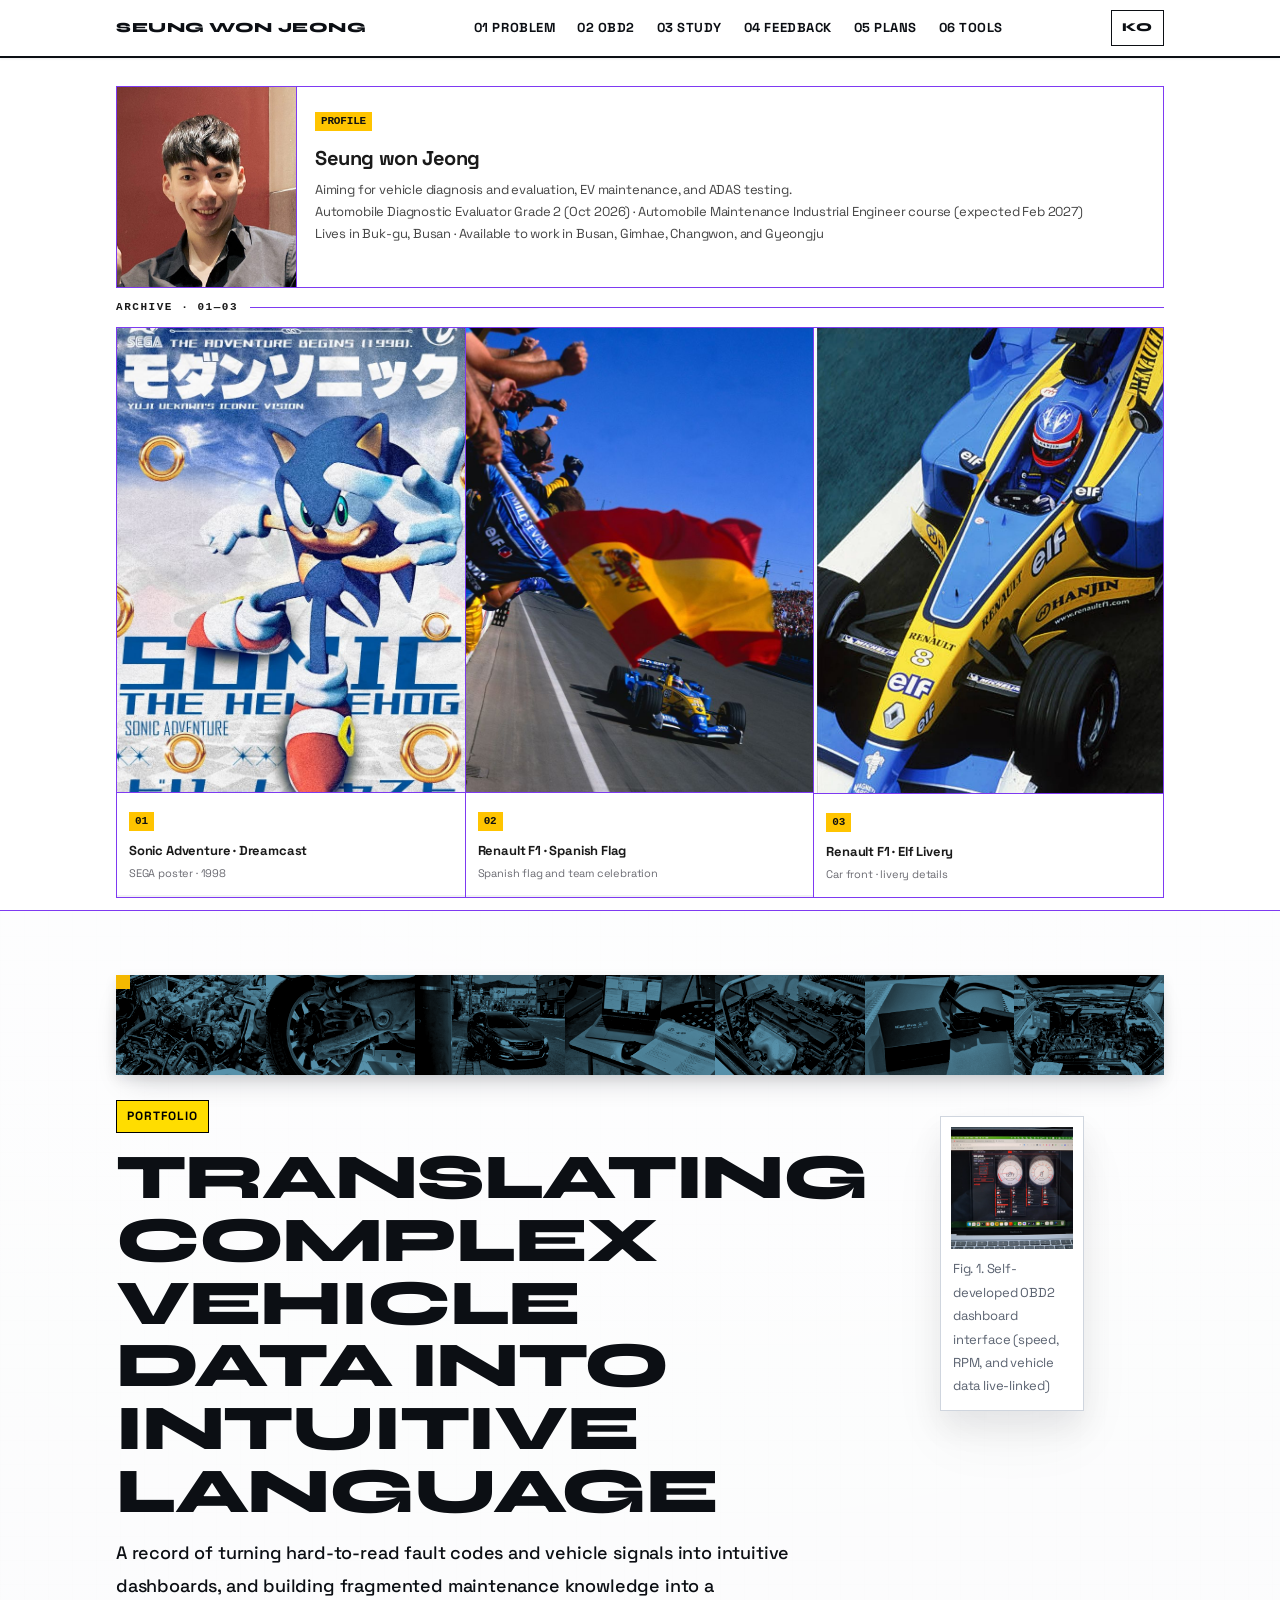
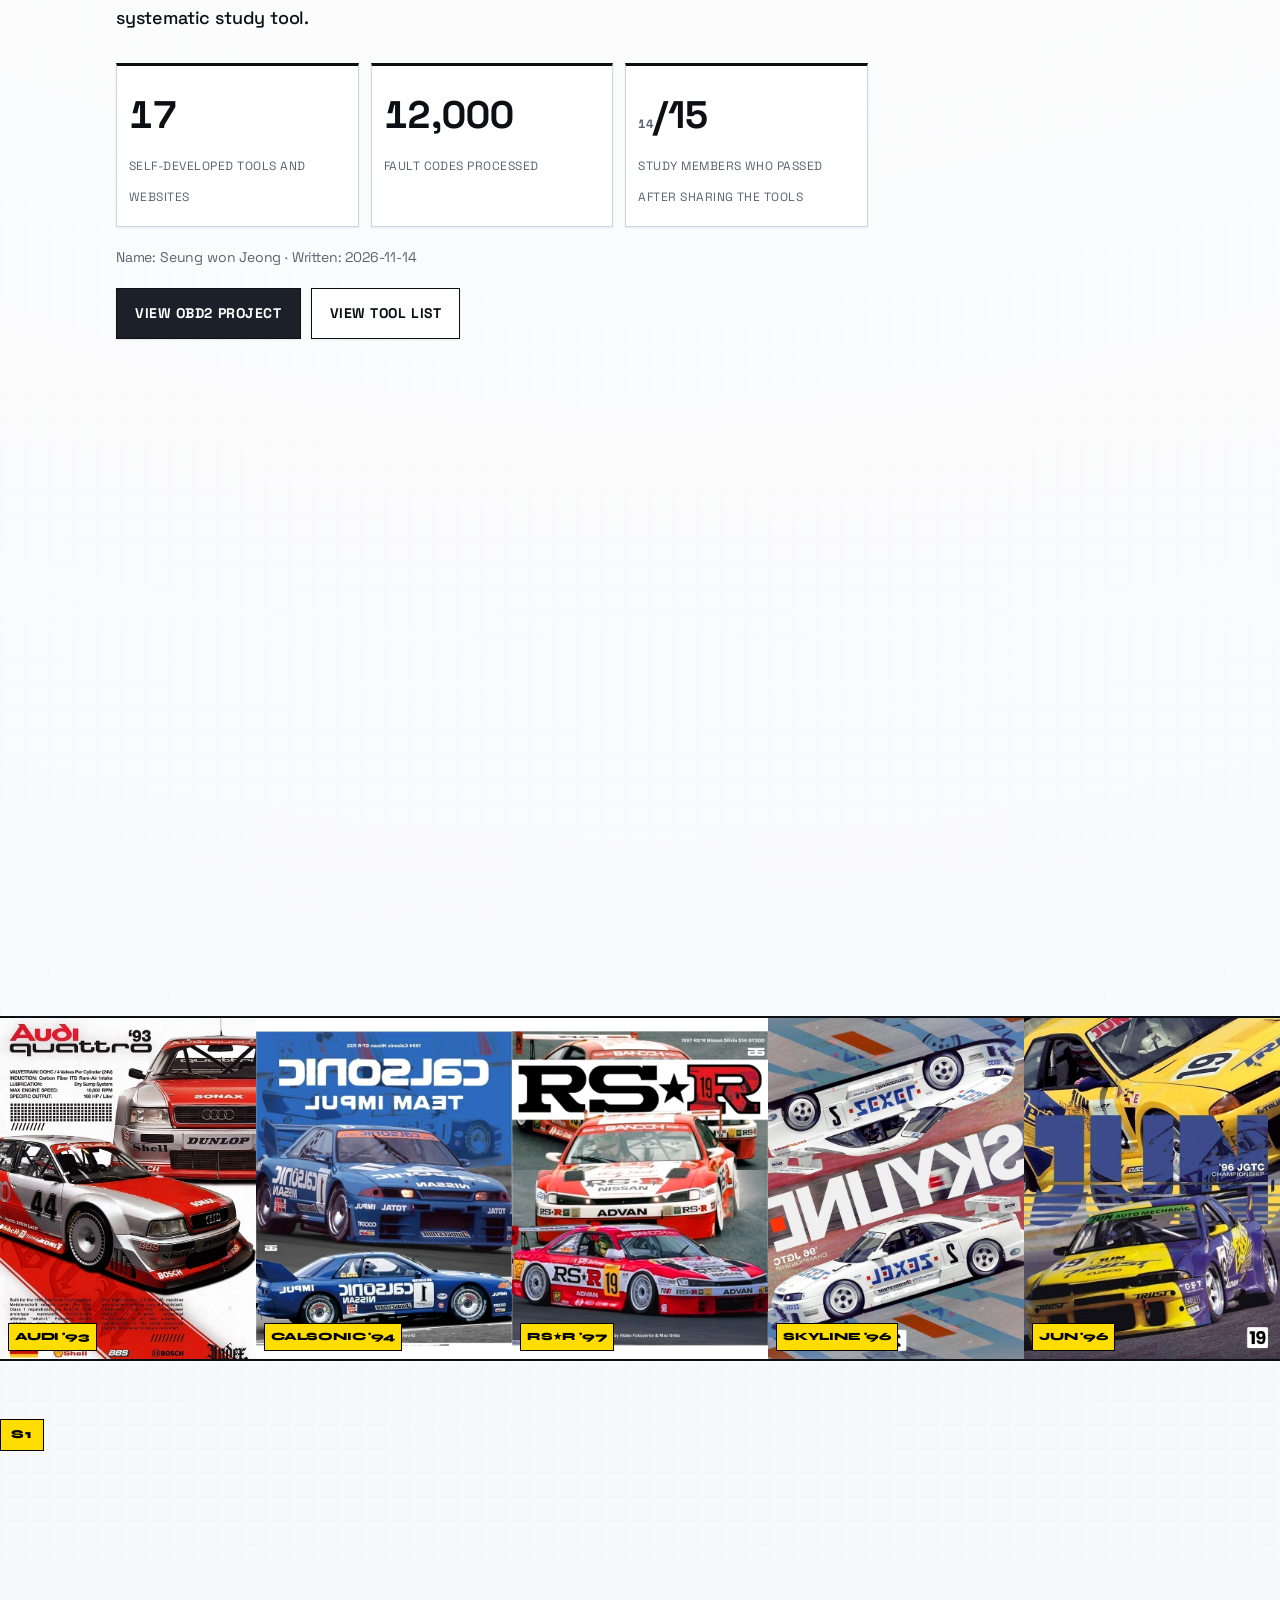
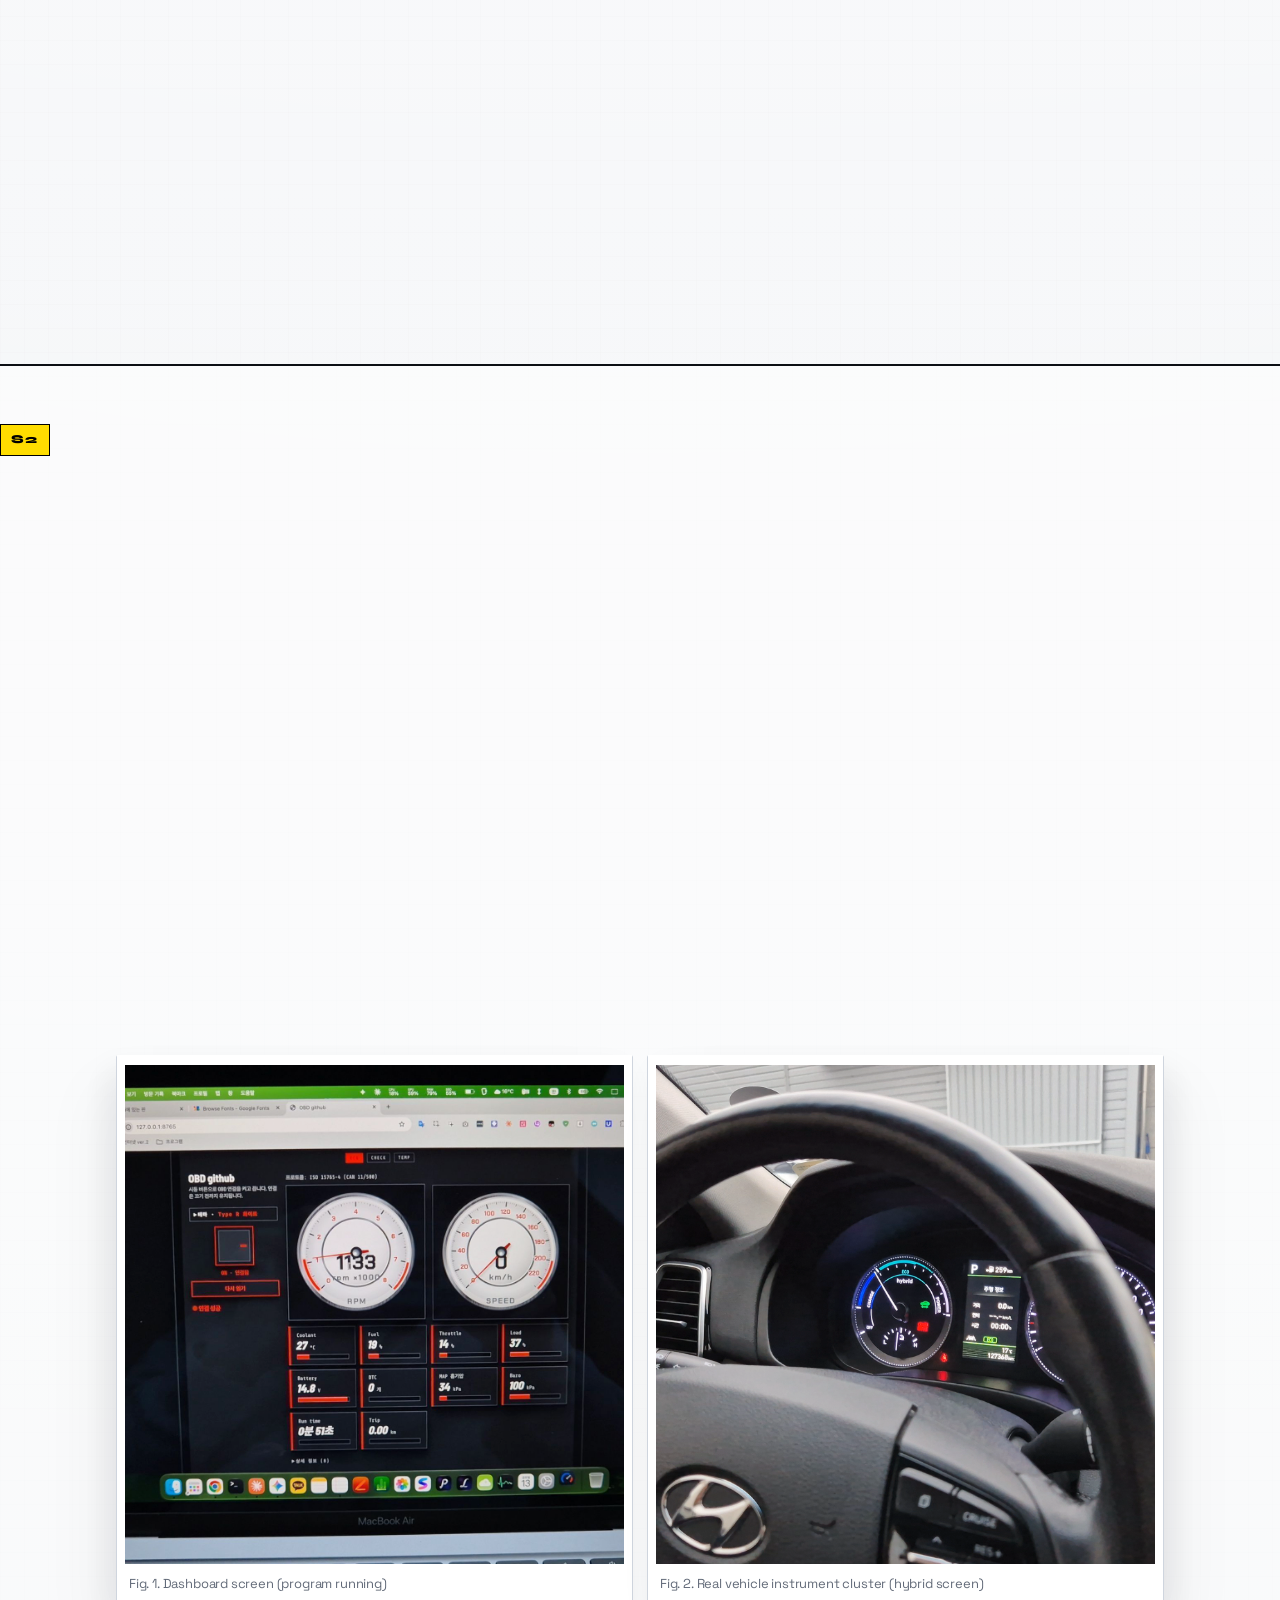
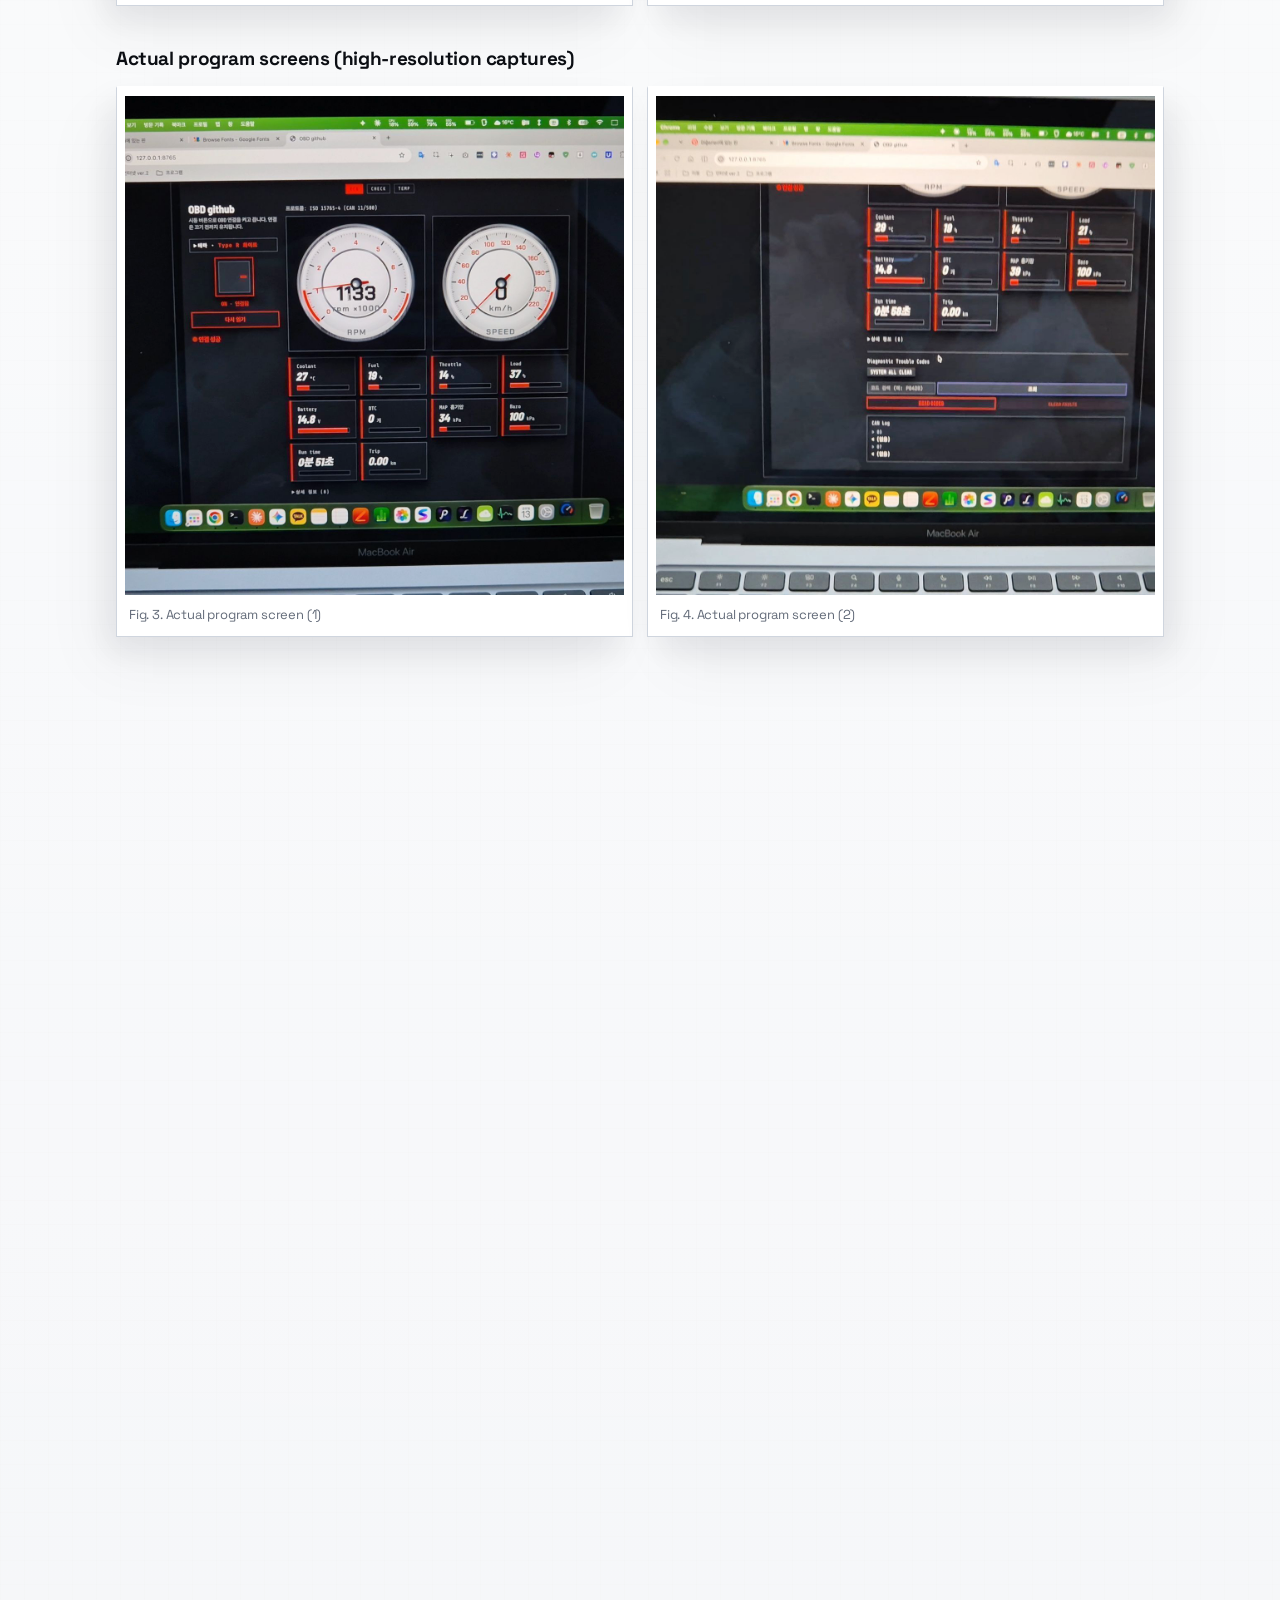
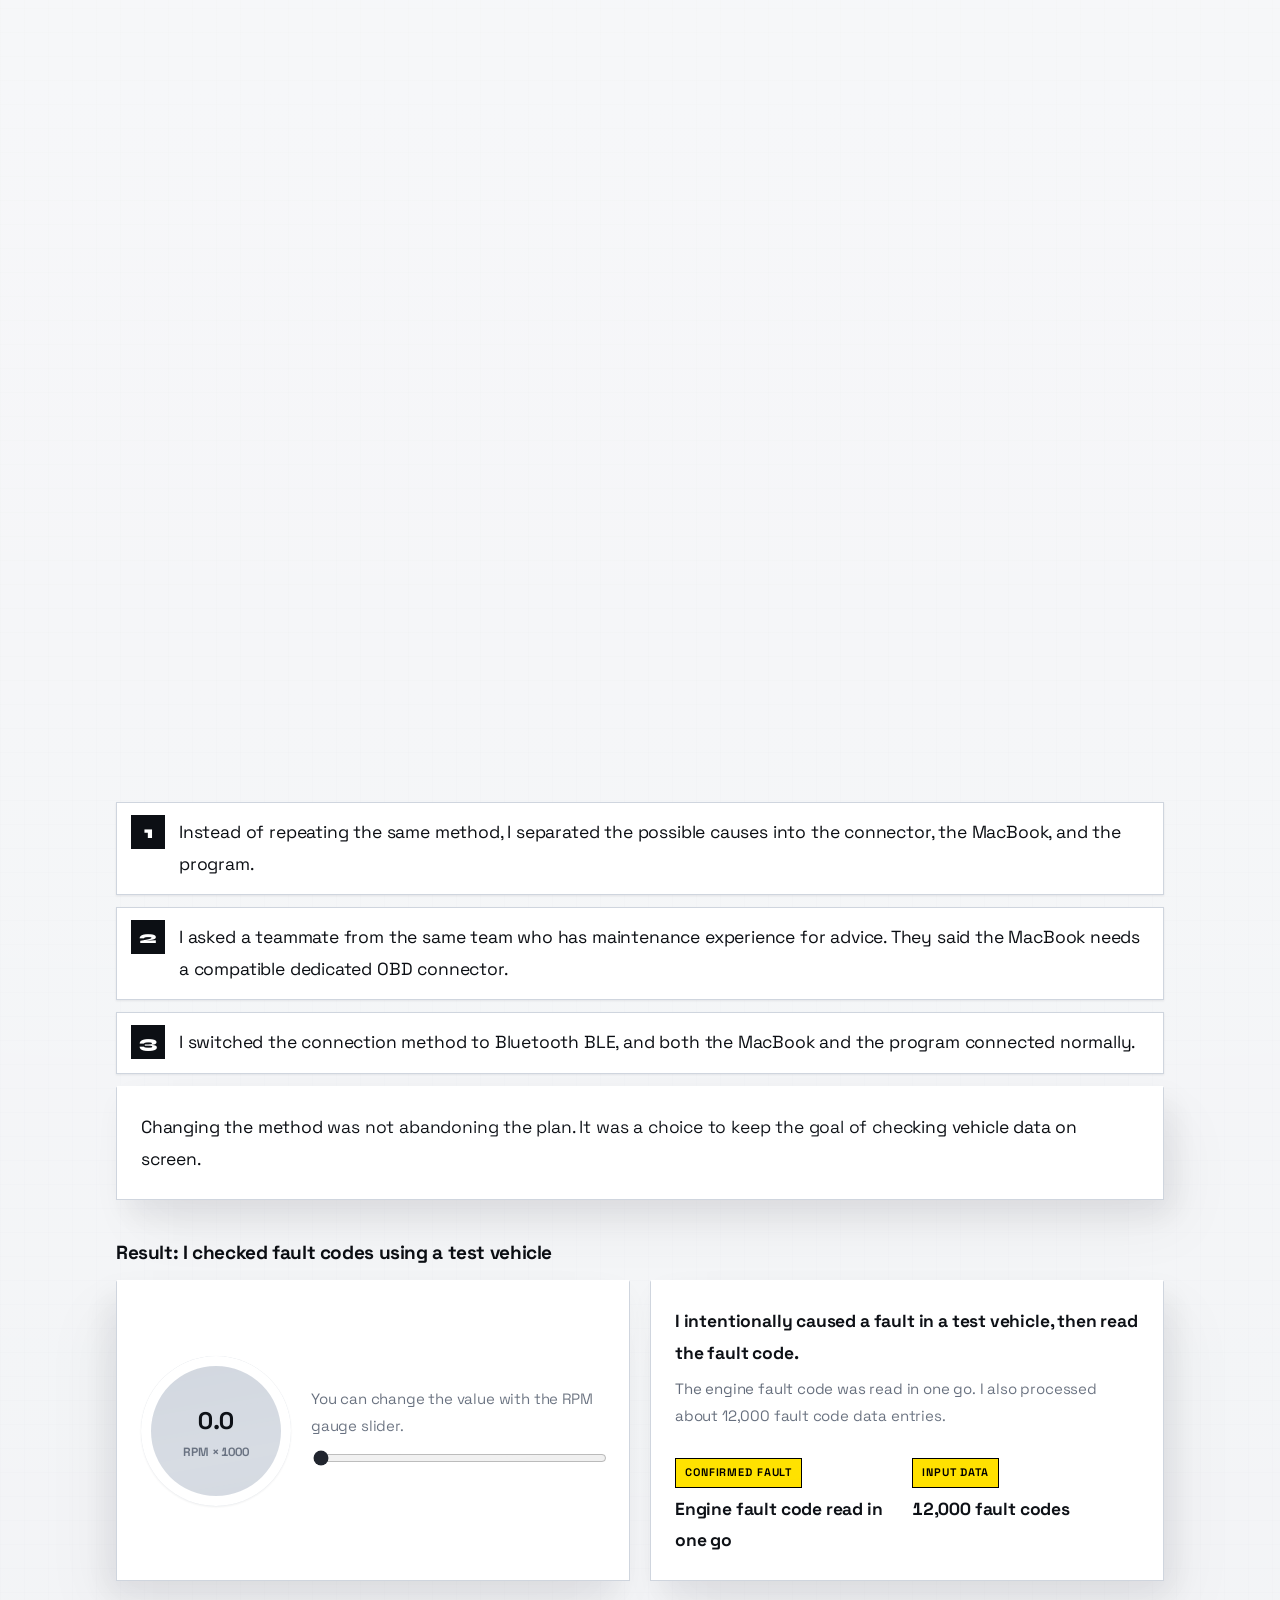
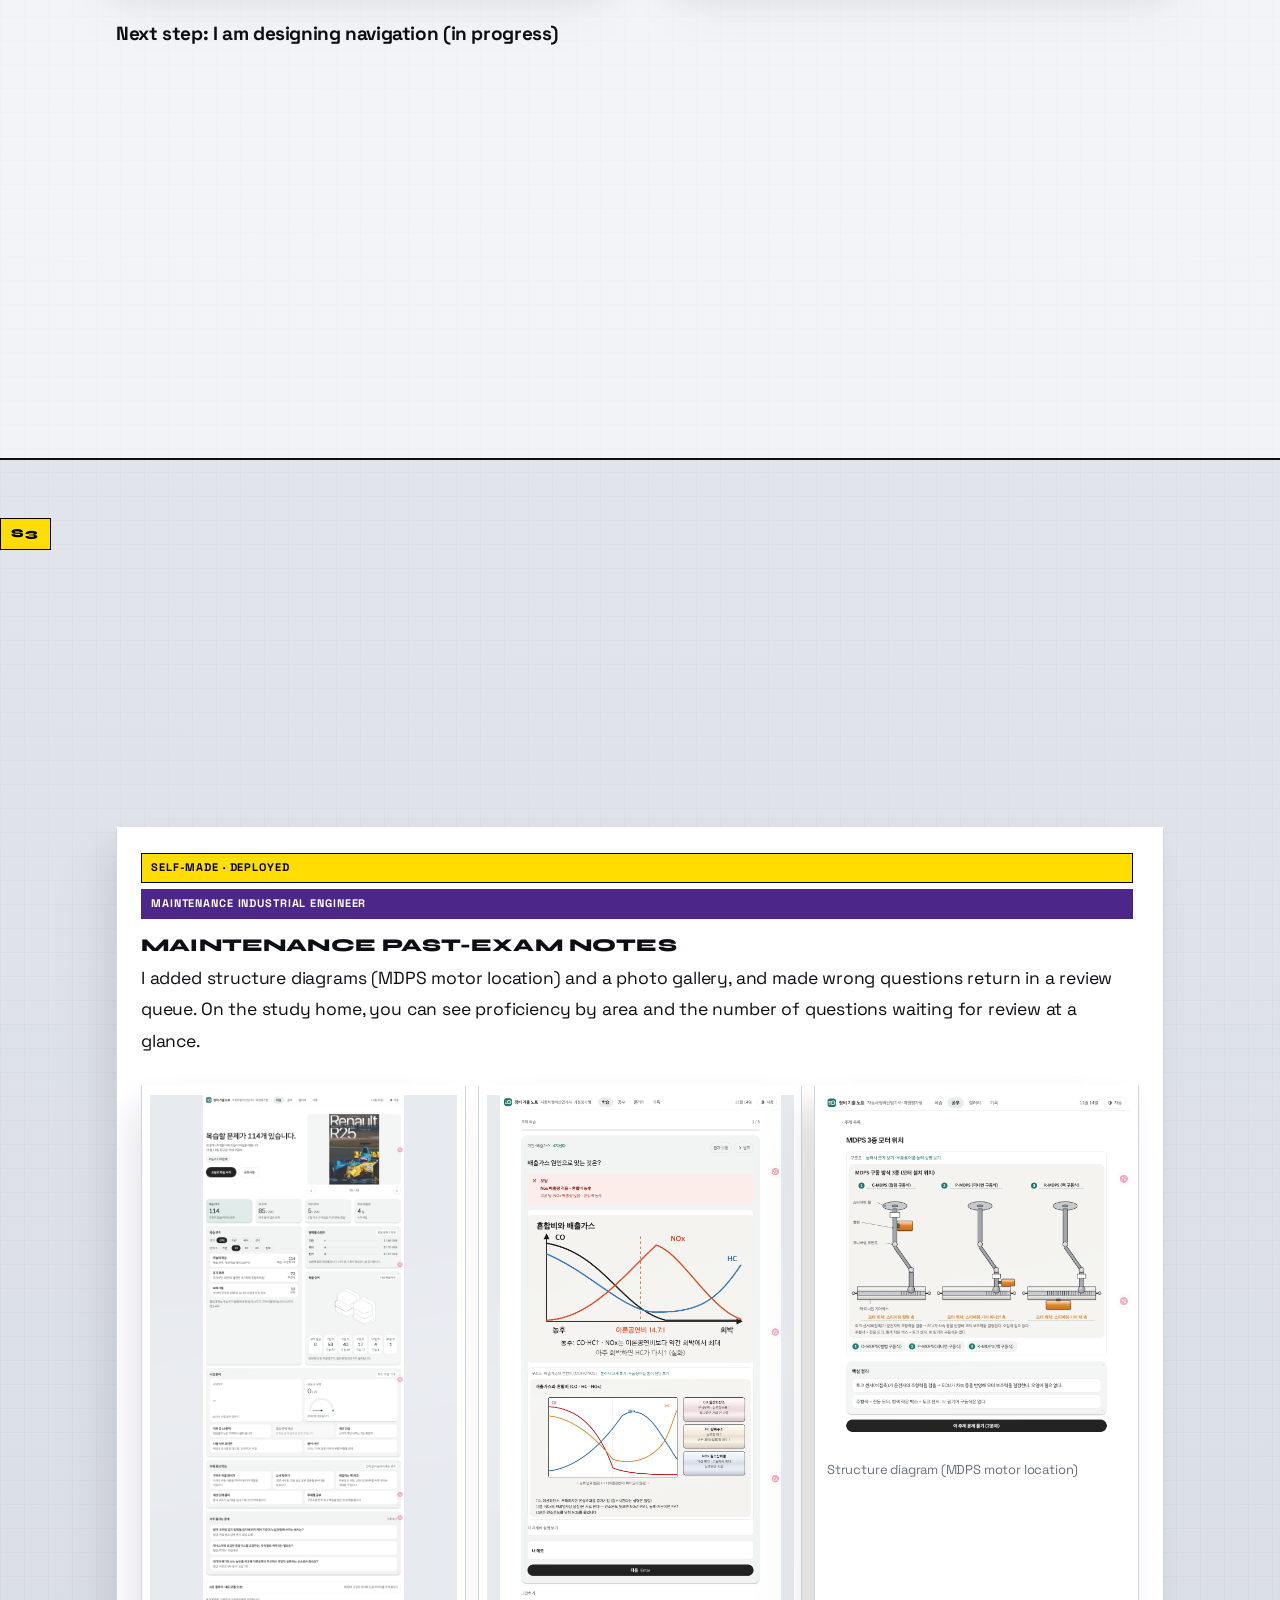
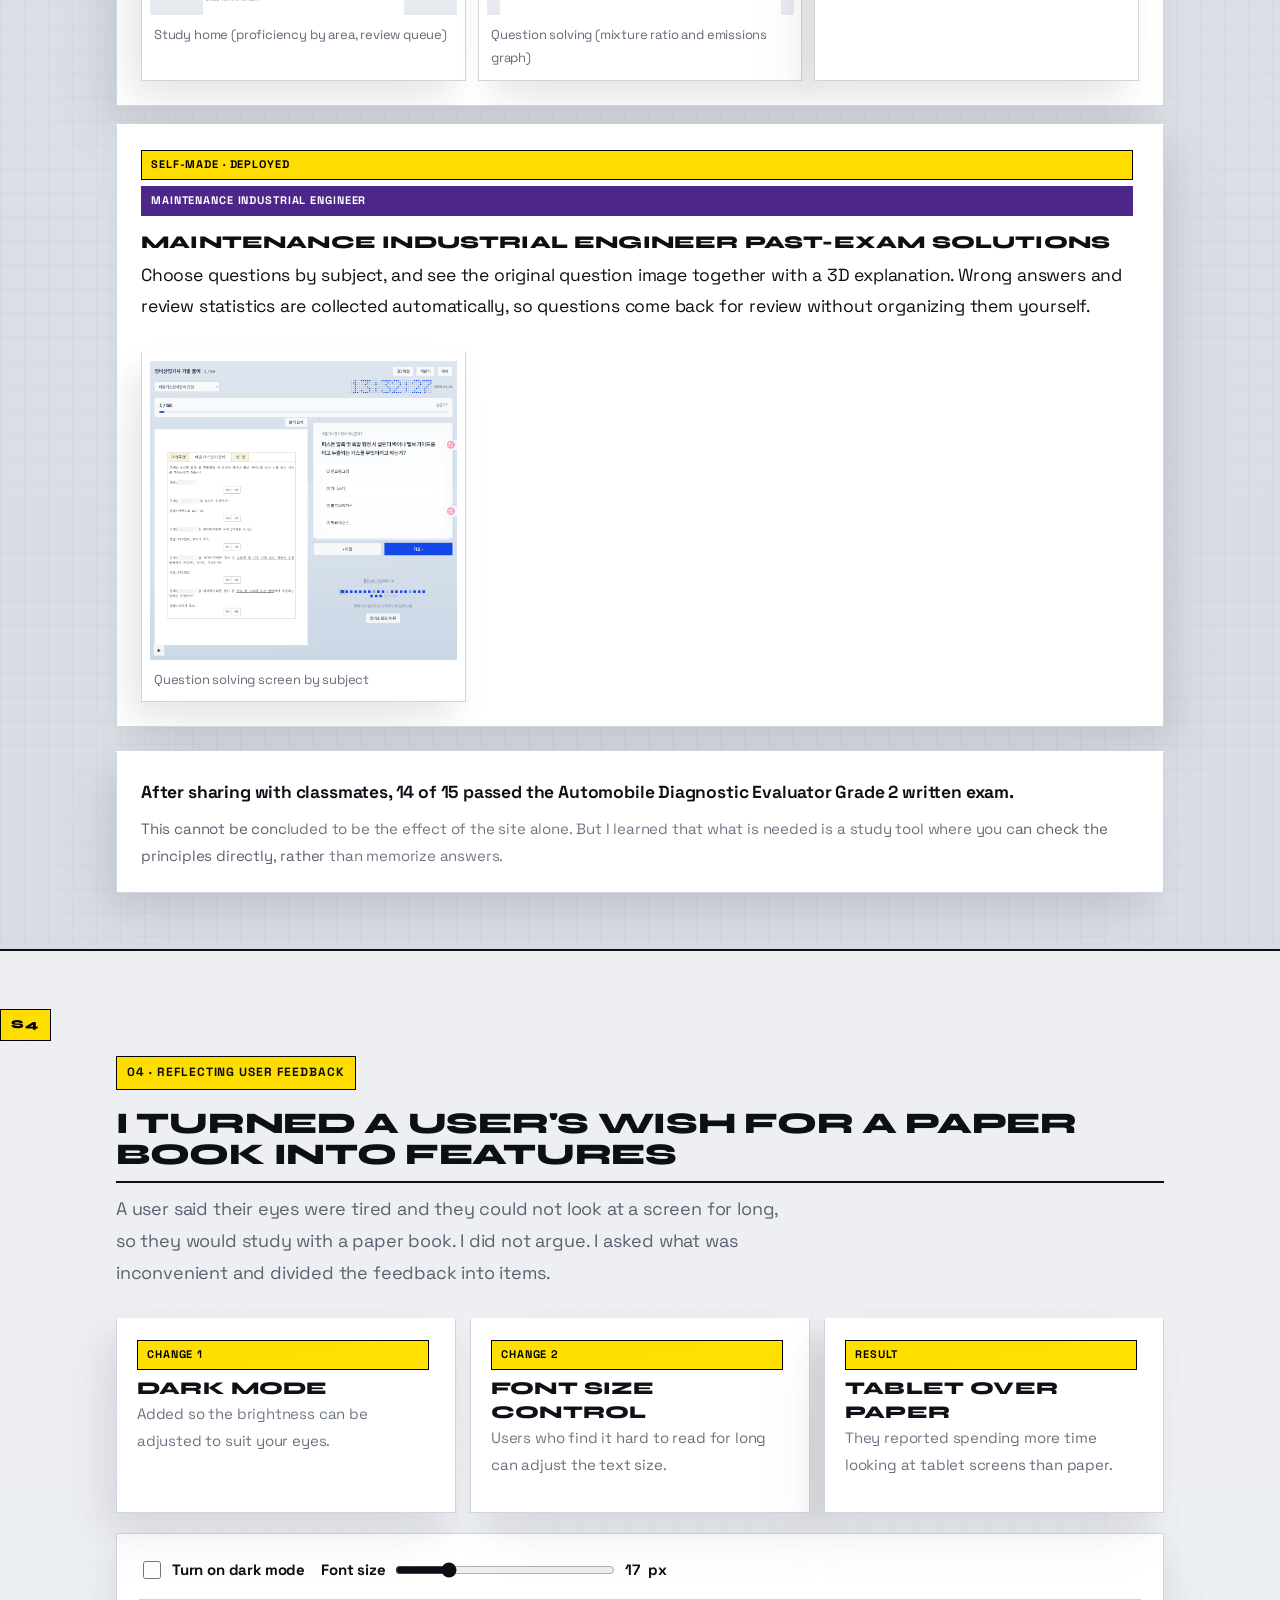
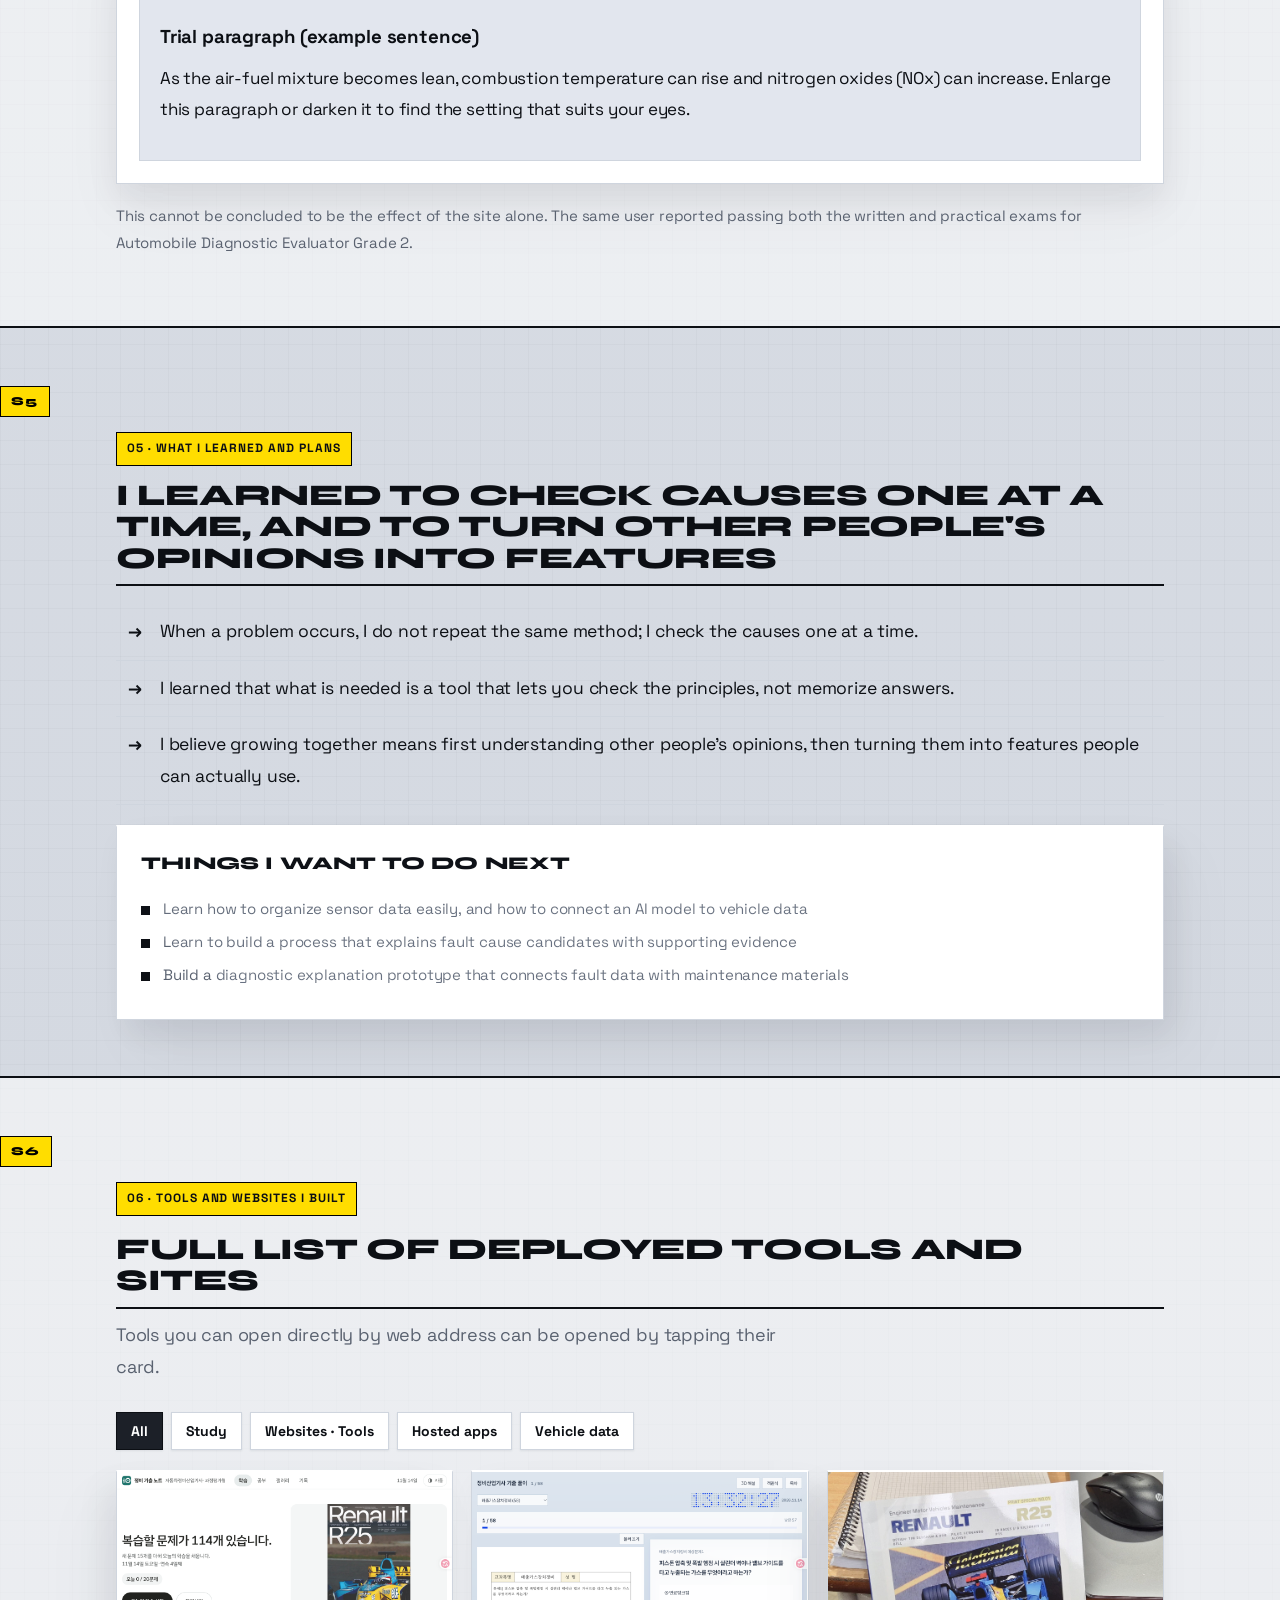
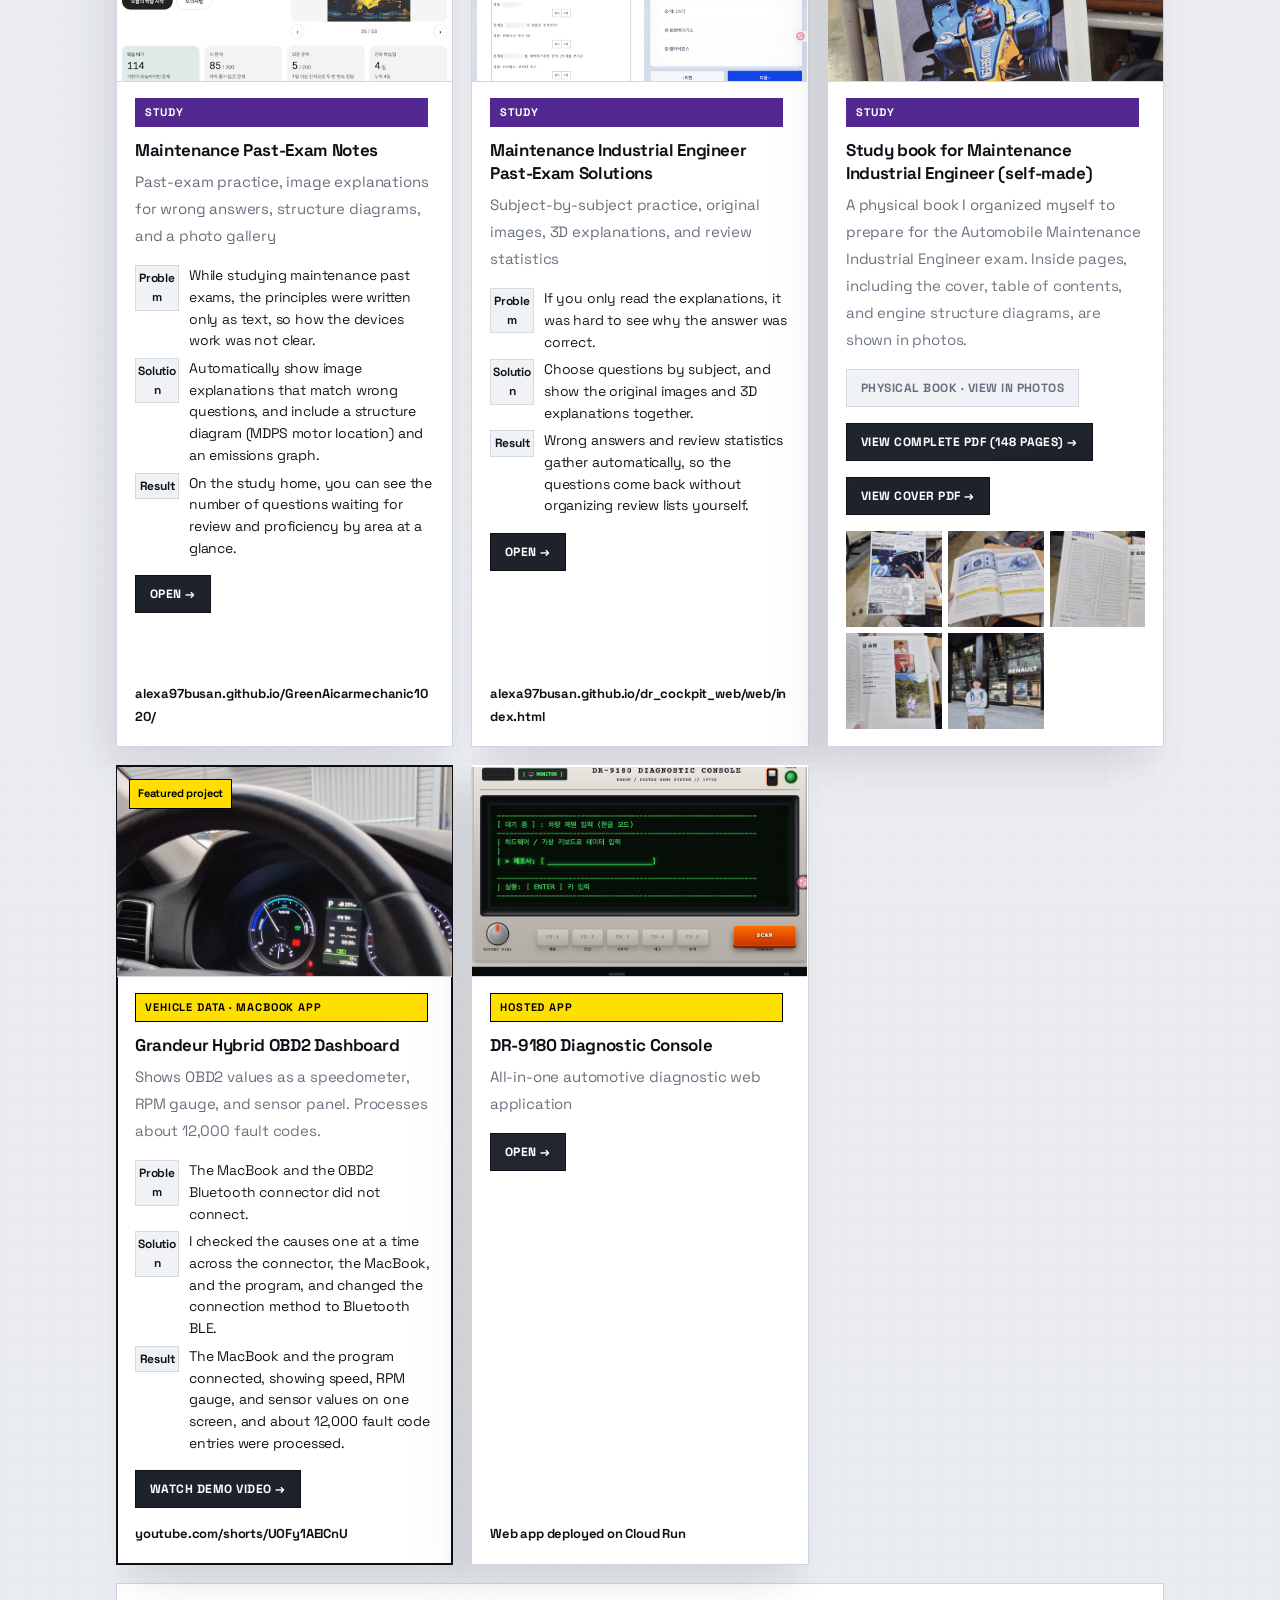
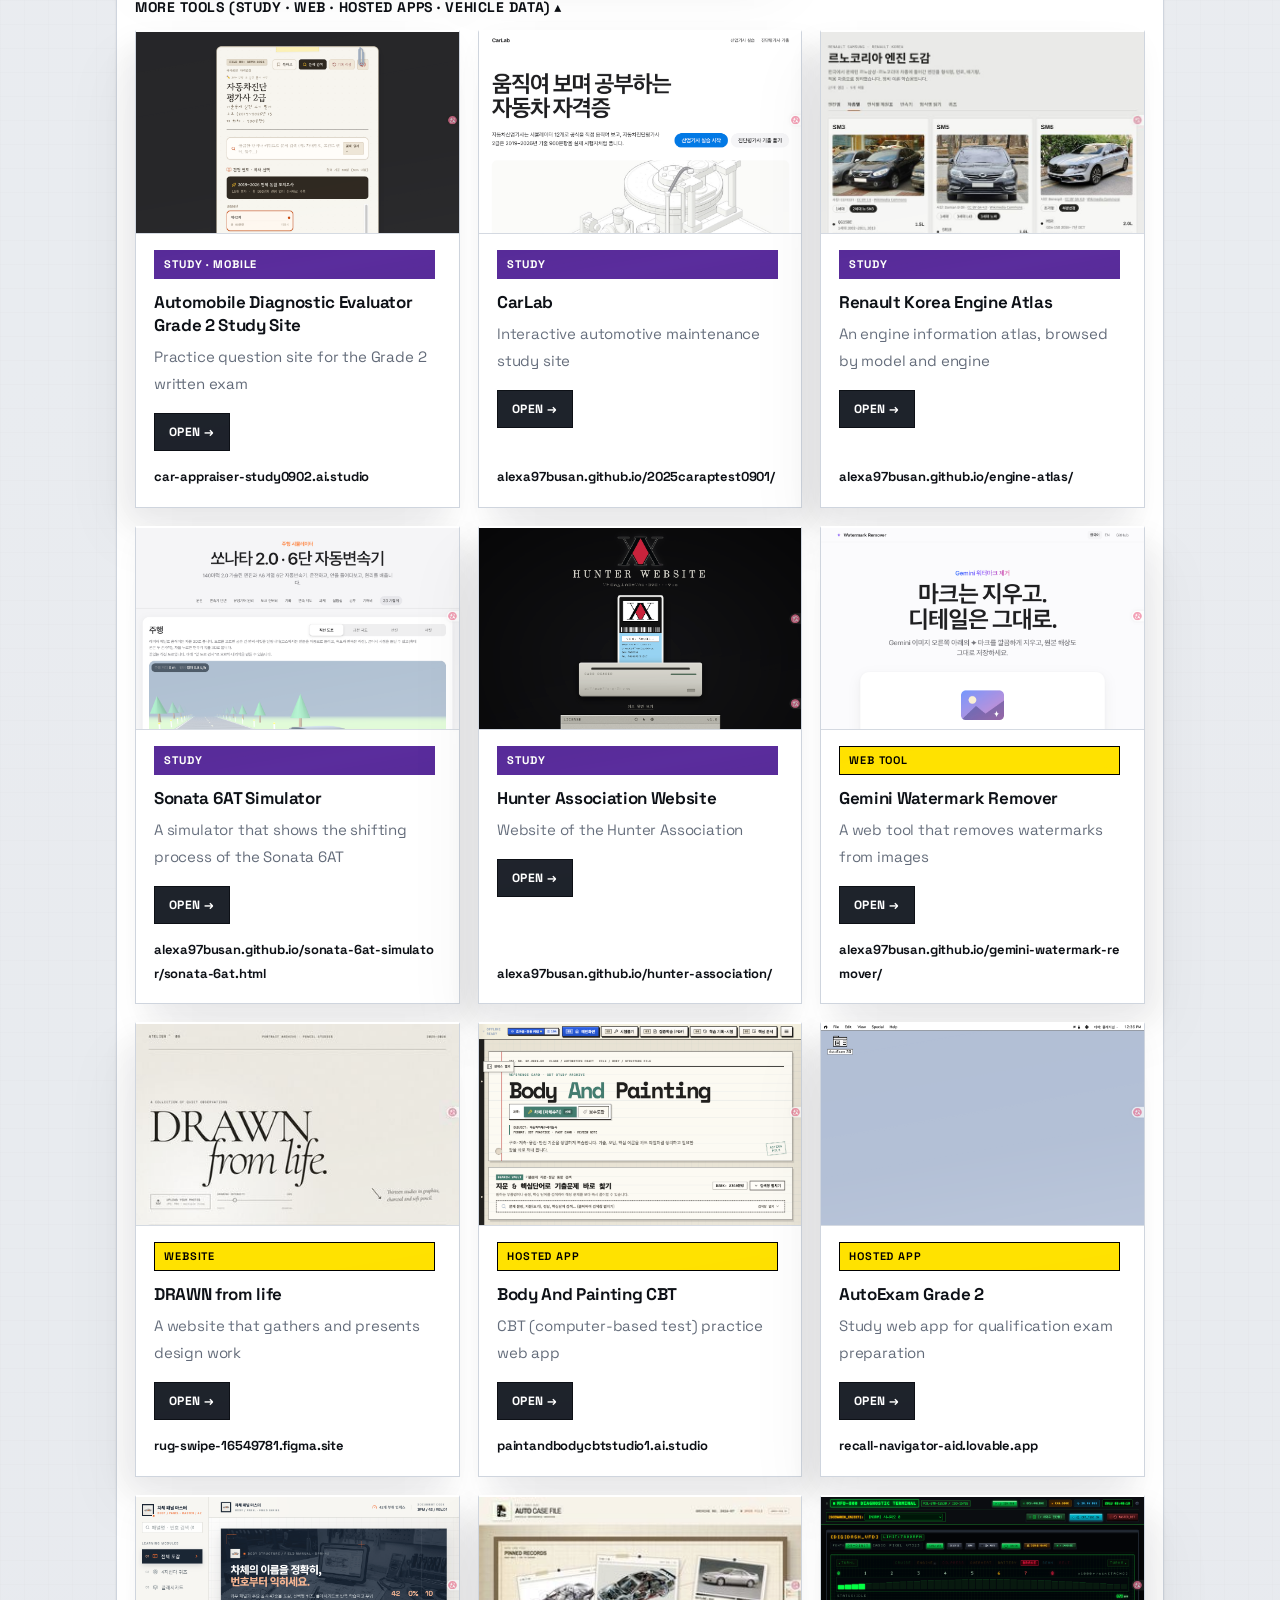
==== commit 95cbc6e6: "Keep section anchor when switching language Co-Authored-By: Claude Haiku 5.5 <noreply@anthropic.com>" ====
--- a/index_en.html
+++ b/index_en.html
@@ -22,7 +22,7 @@
       <a href="#s5">05 Plans</a>
       <a href="#s6">06 Tools</a>
     </nav>
-    <a class="lang-switch" href="index.html" lang="ko" hreflang="ko" aria-label="한국어 버전으로 보기">KO</a>
+    <a class="lang-switch" href="index.html" lang="ko" hreflang="ko" aria-label="한국어 버전으로 보기" onclick="this.href='index.html'+location.hash">KO</a>
   </div>
   <div class="progress" id="progress"></div>
 </header>
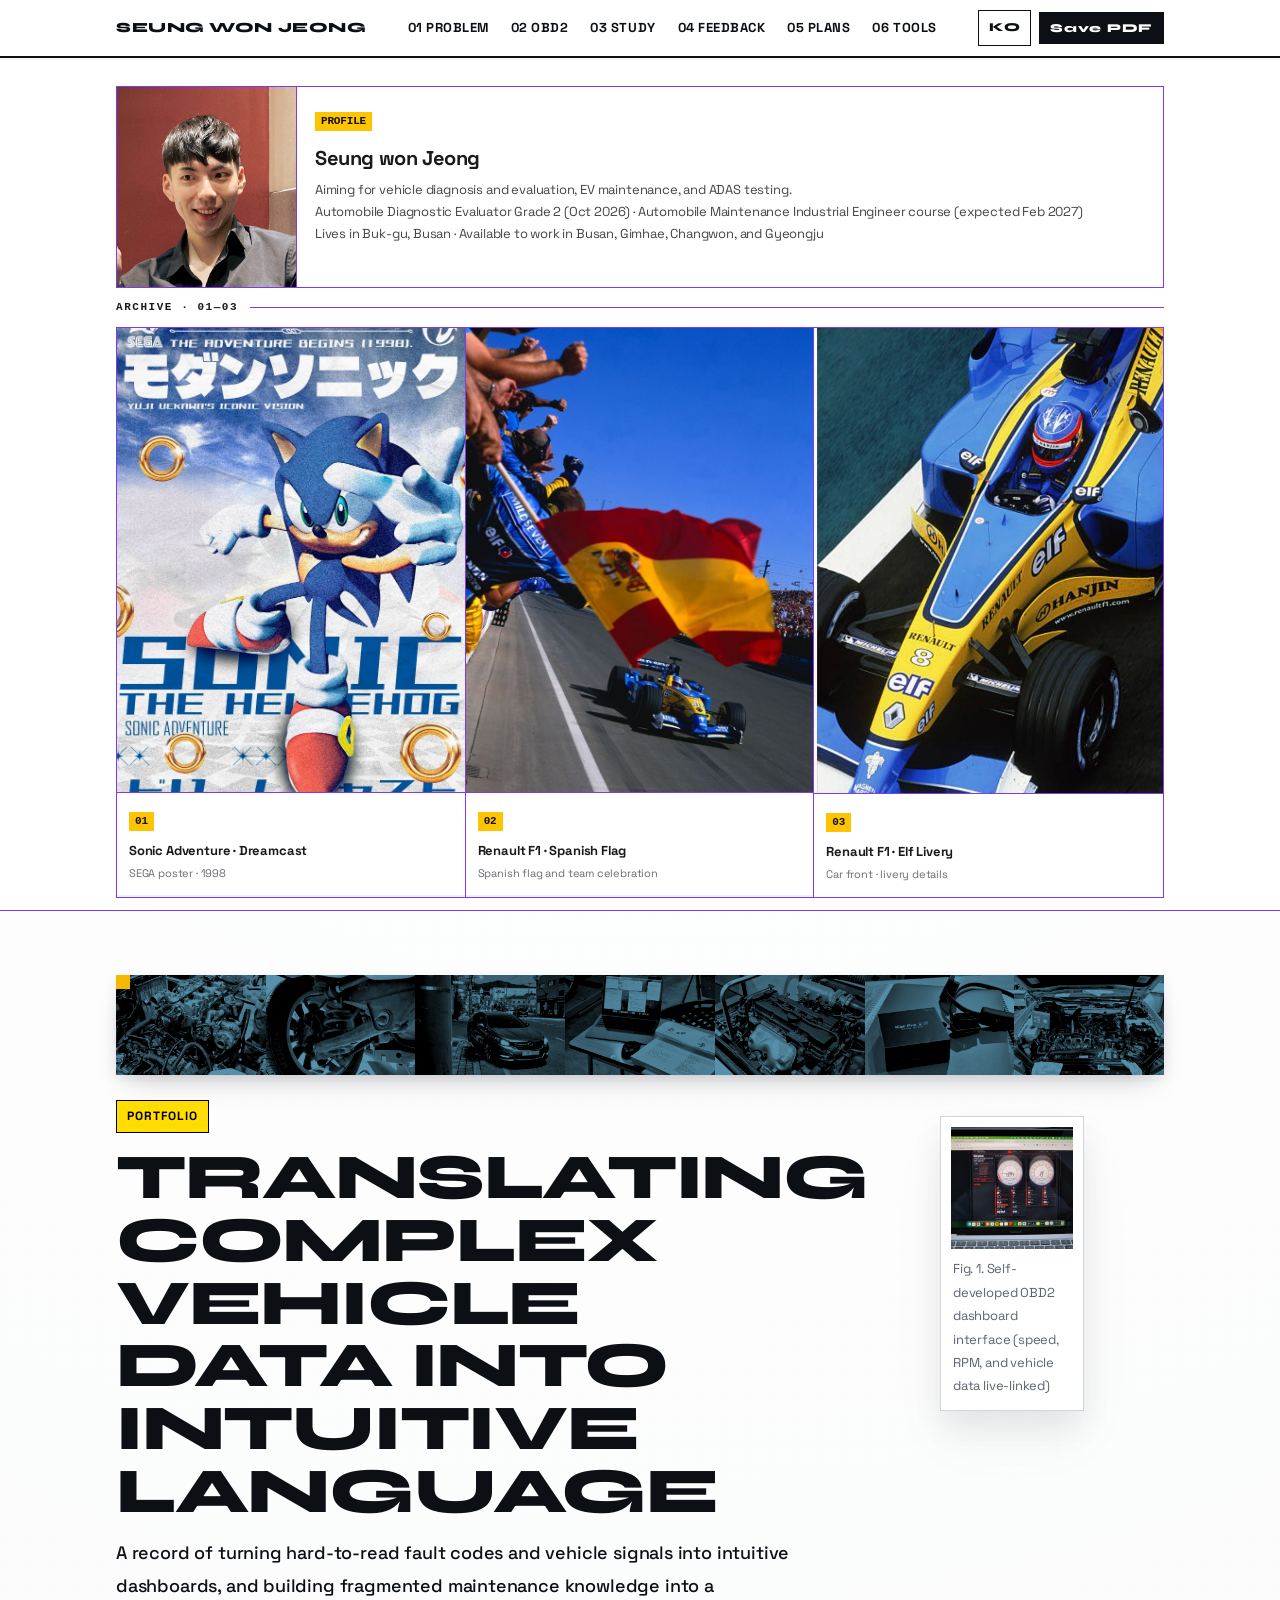
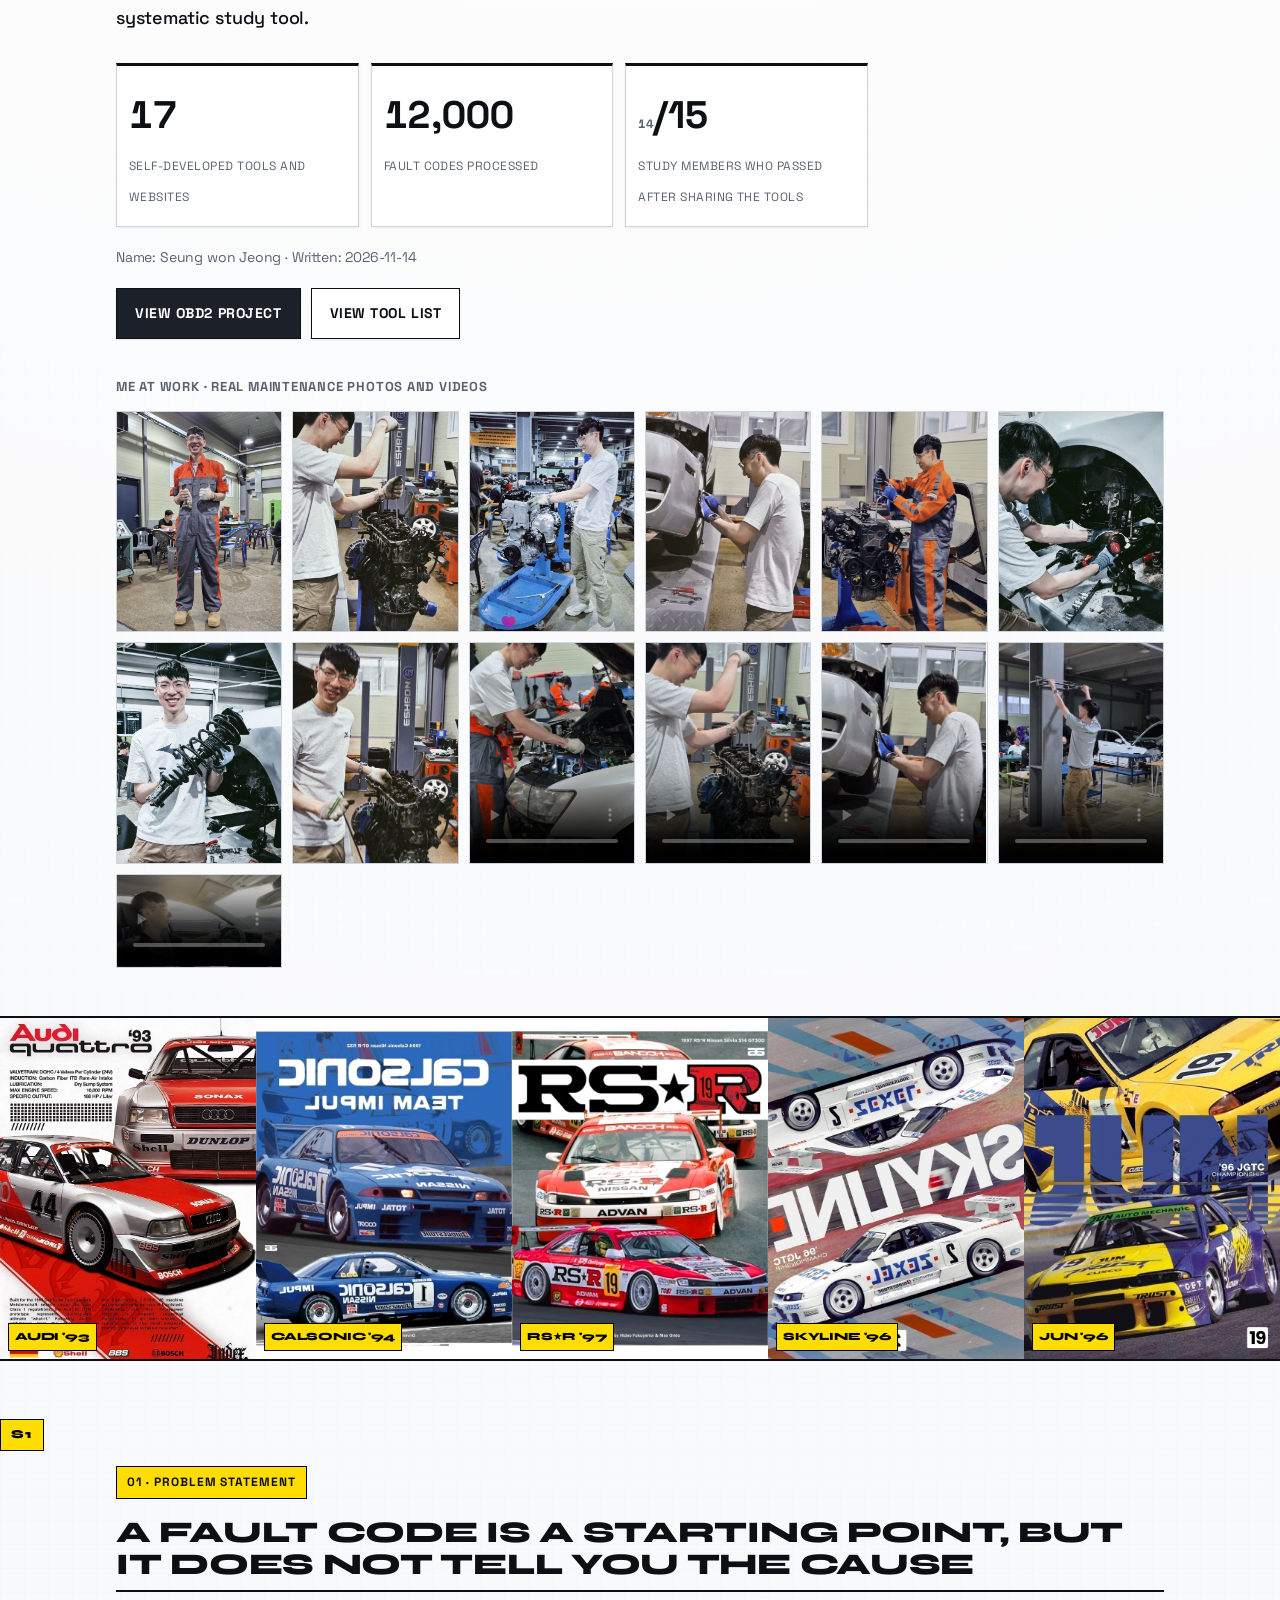
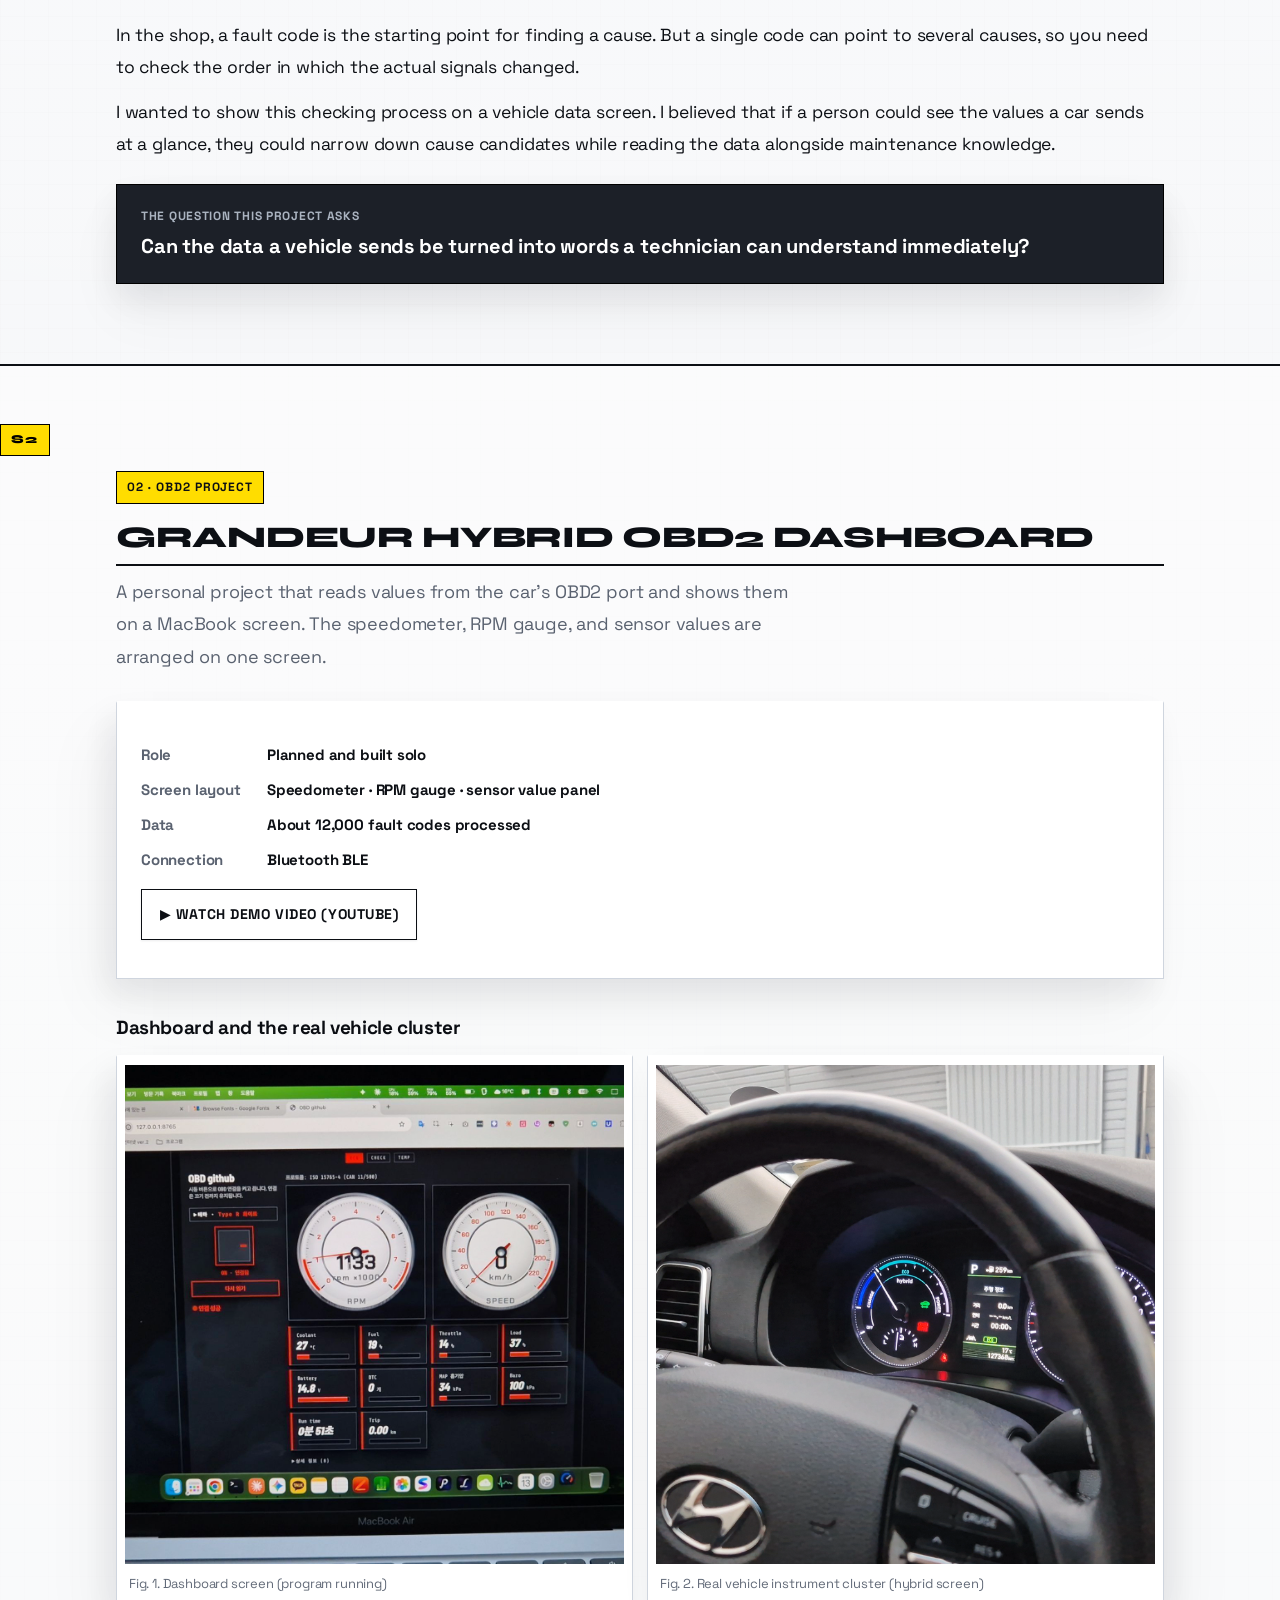
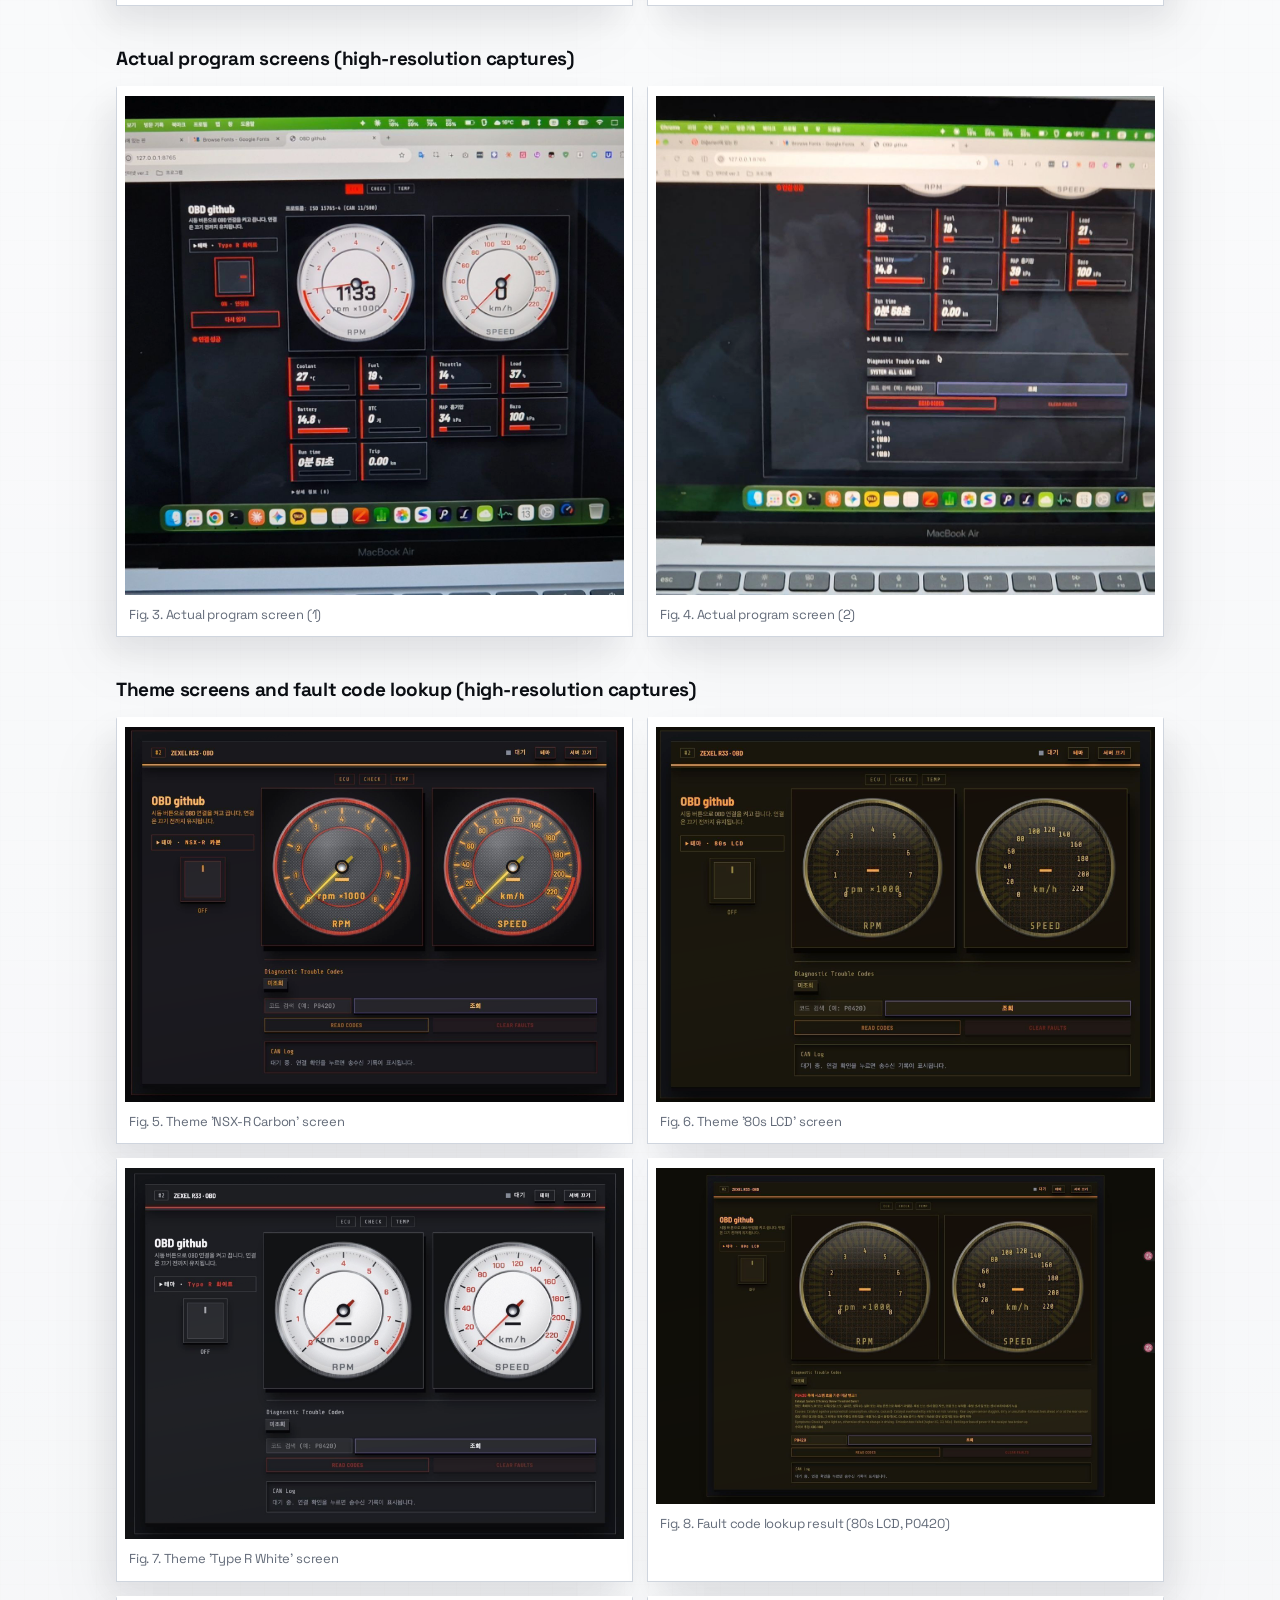
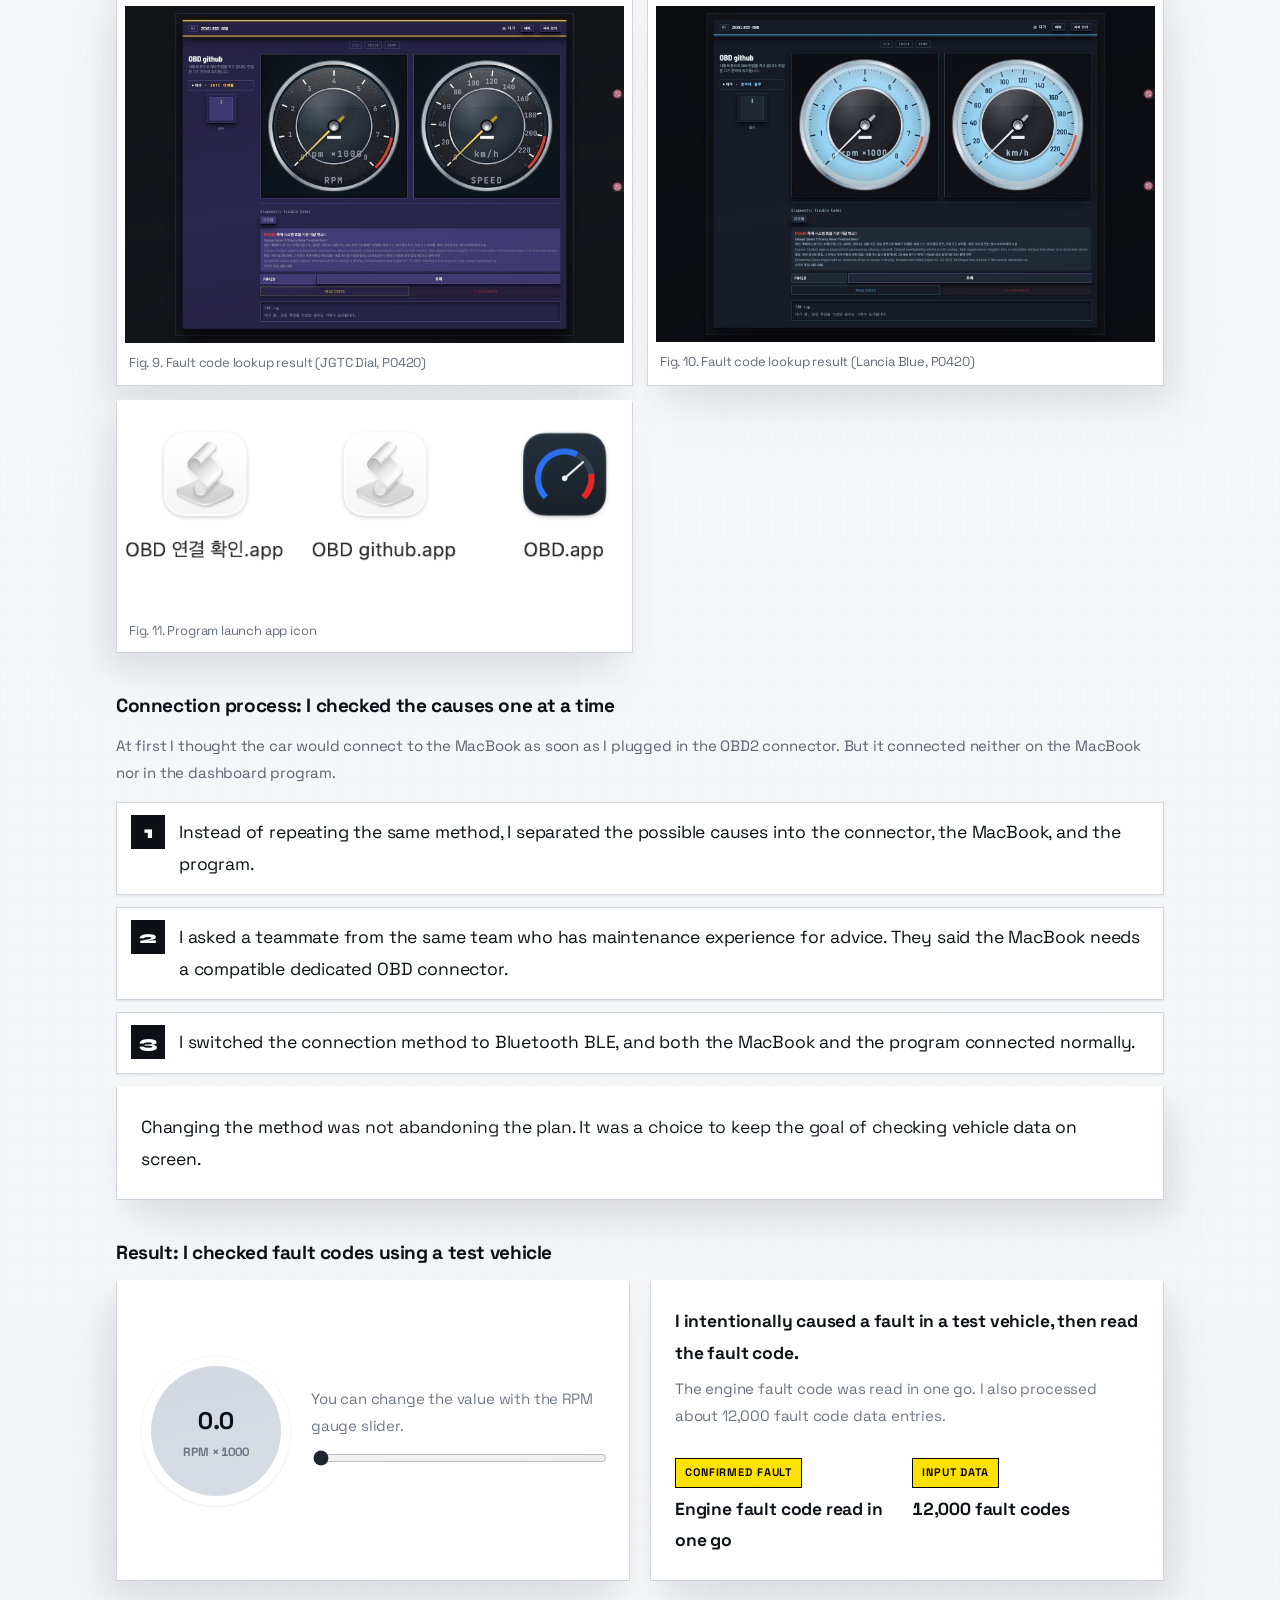
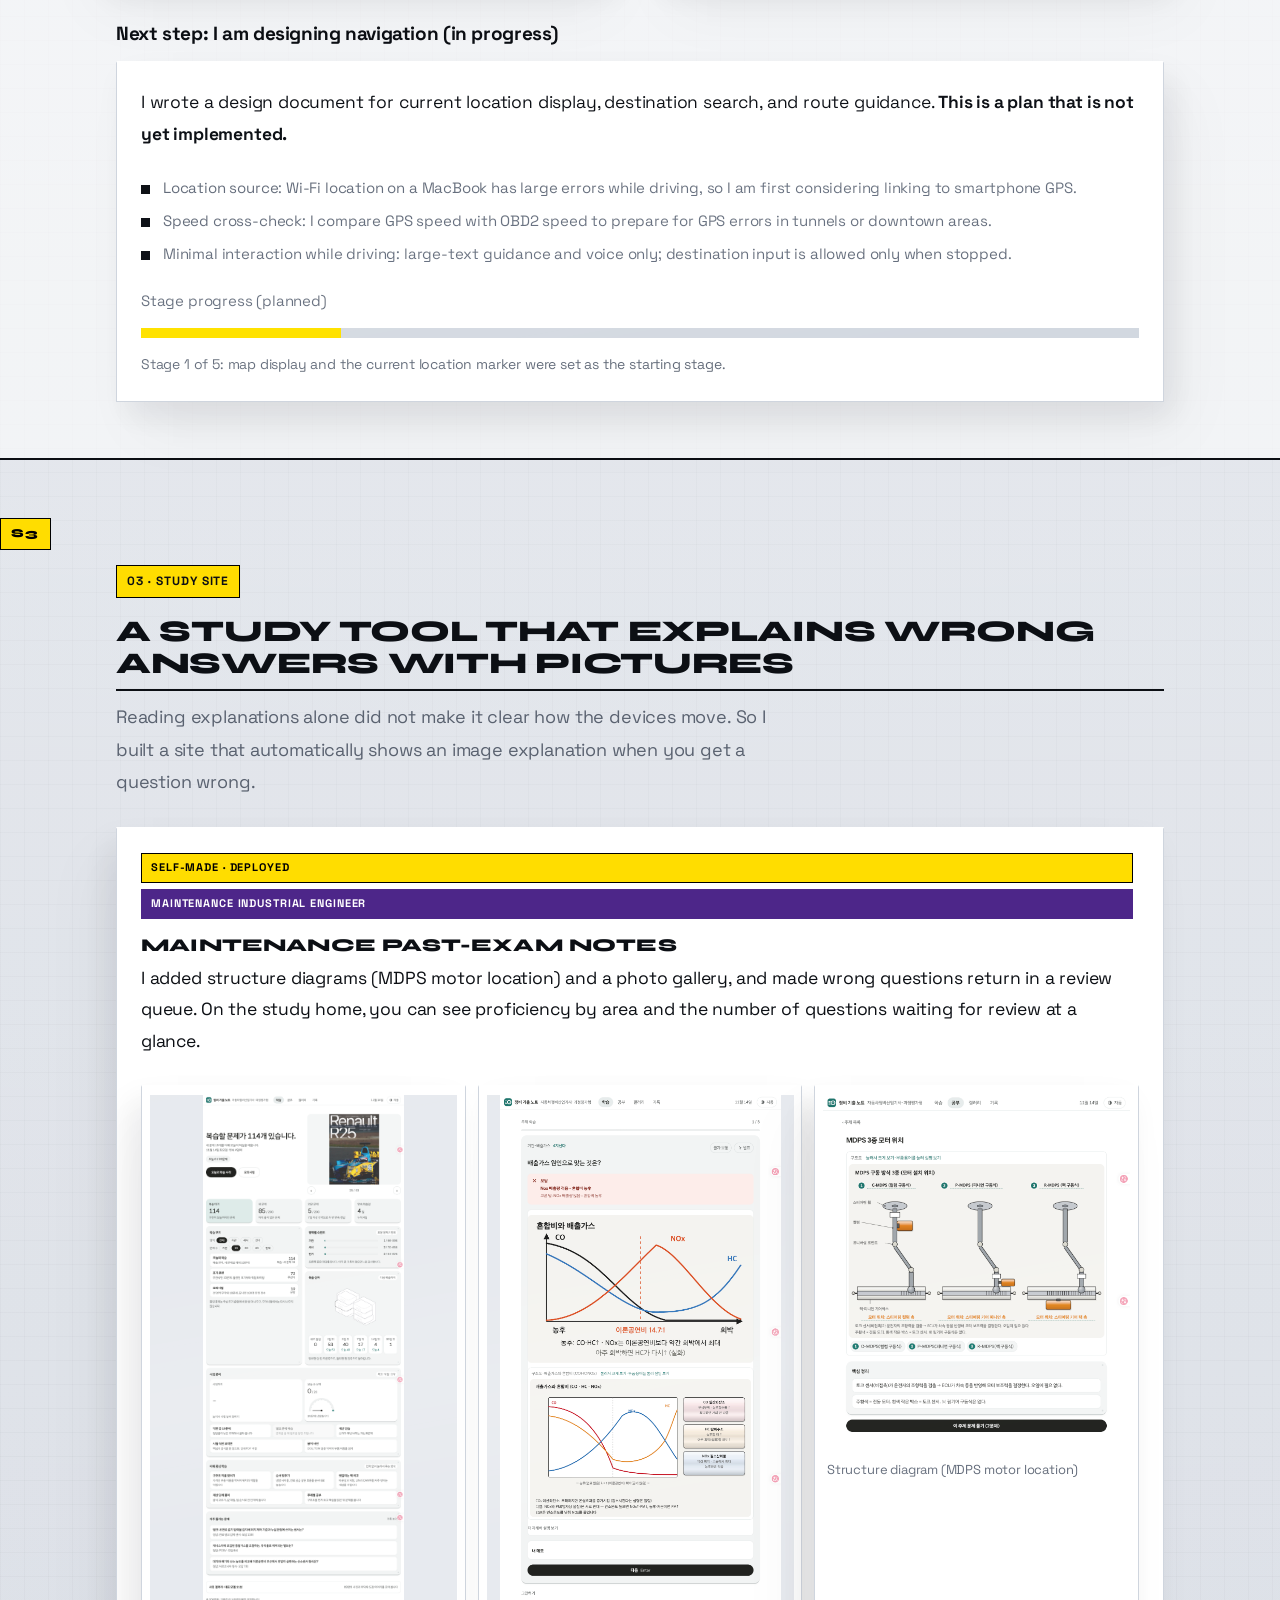
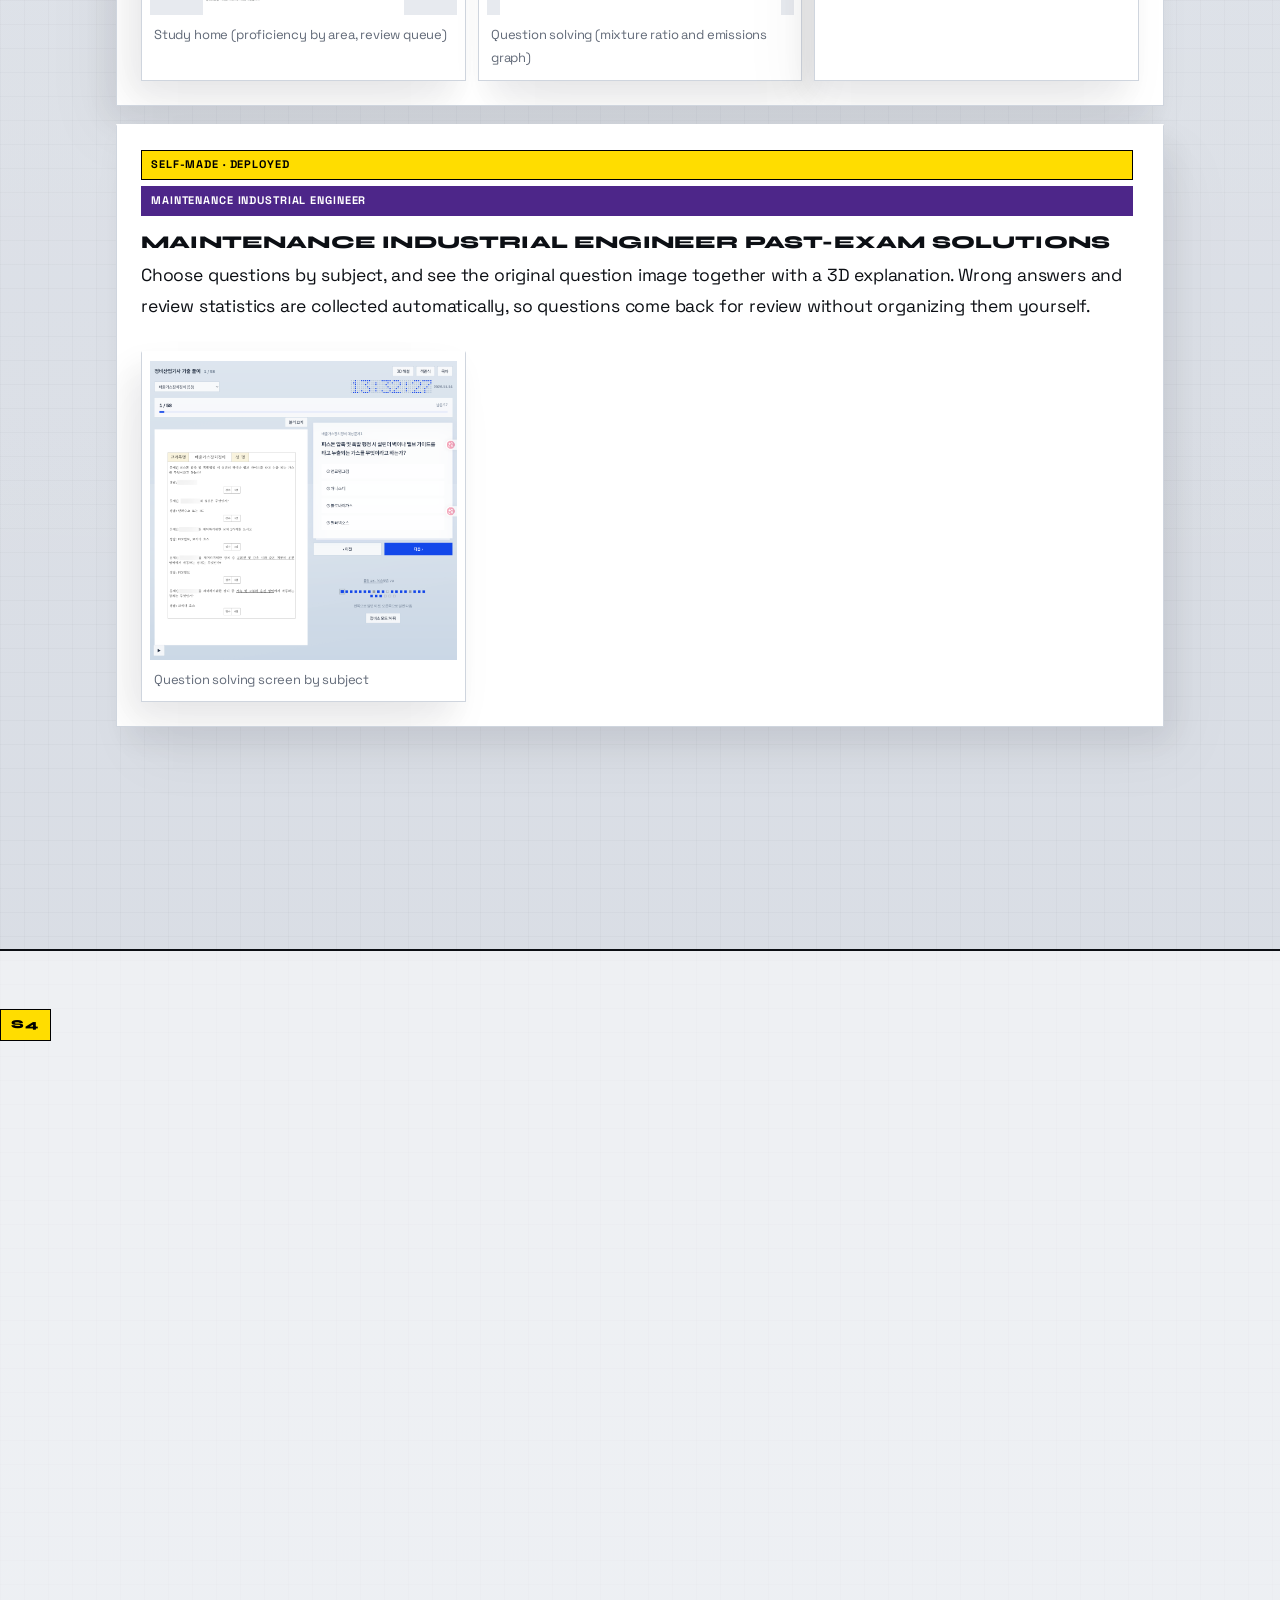
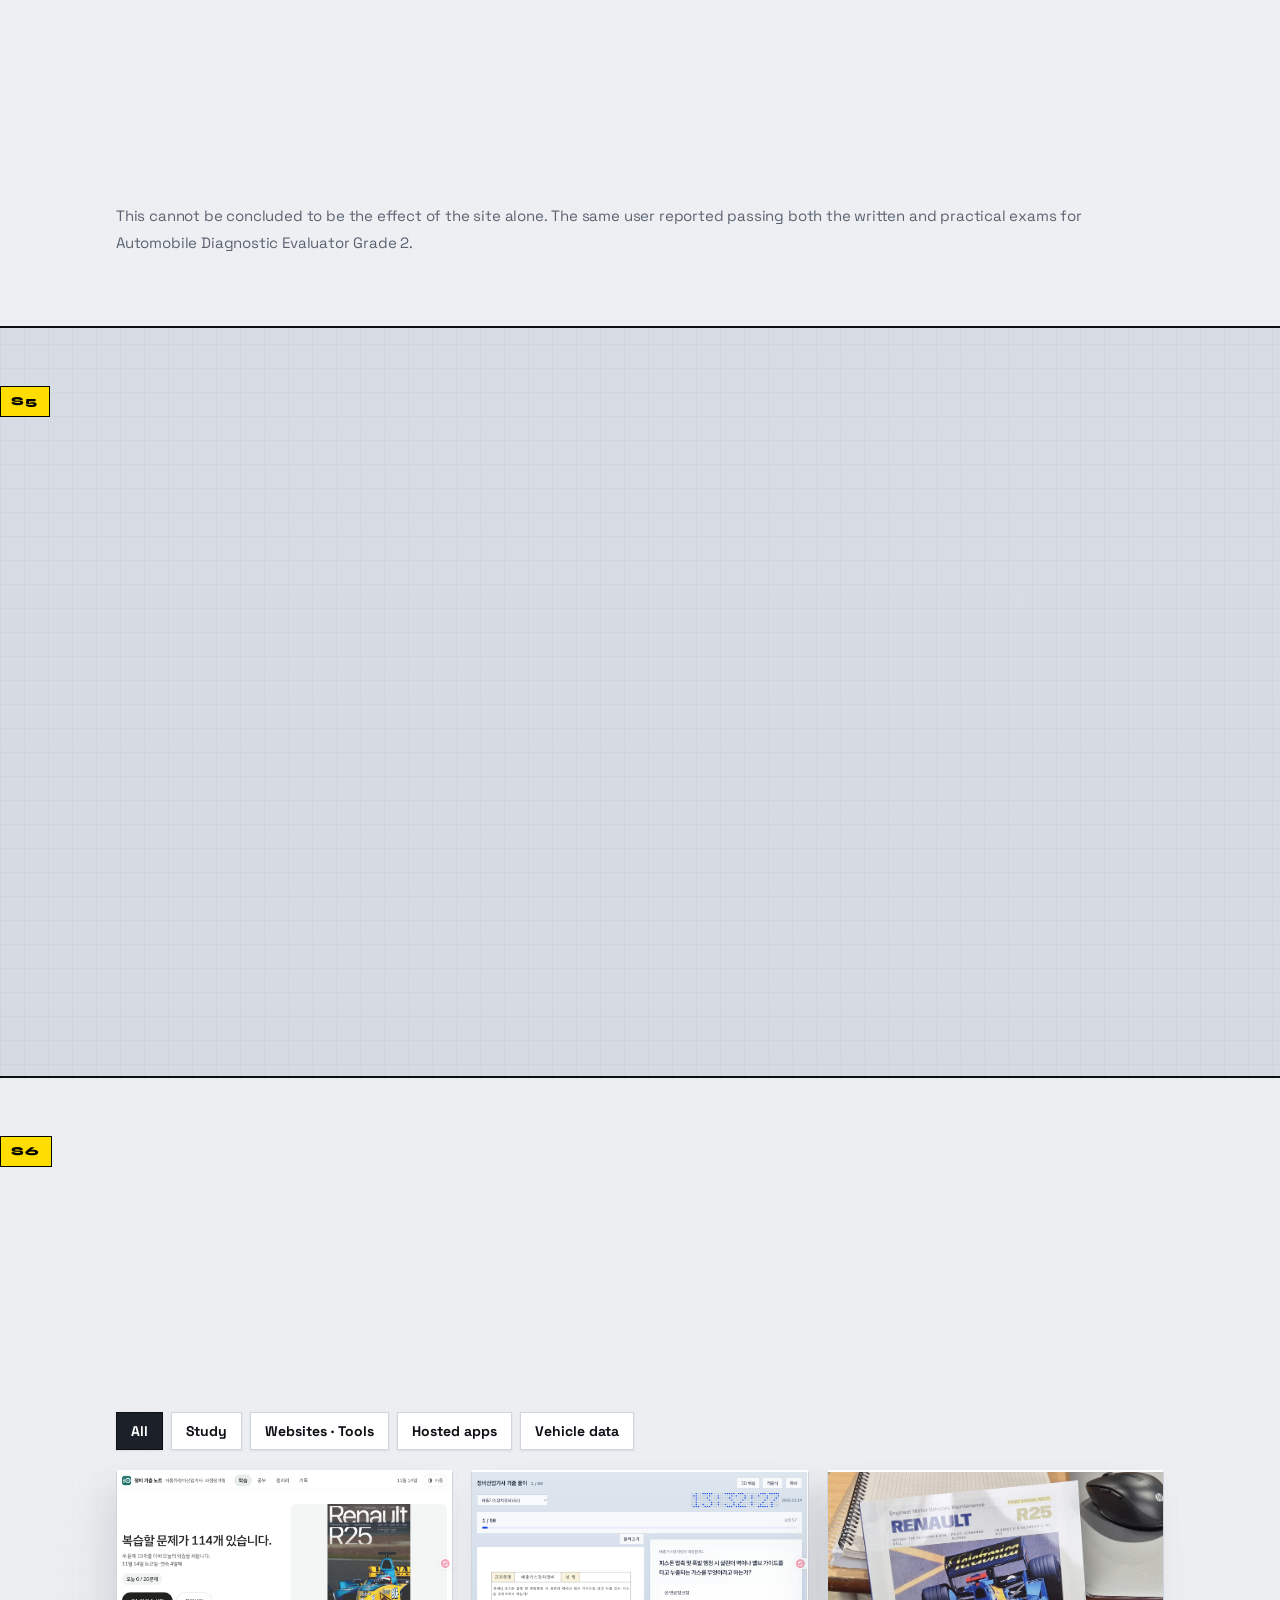
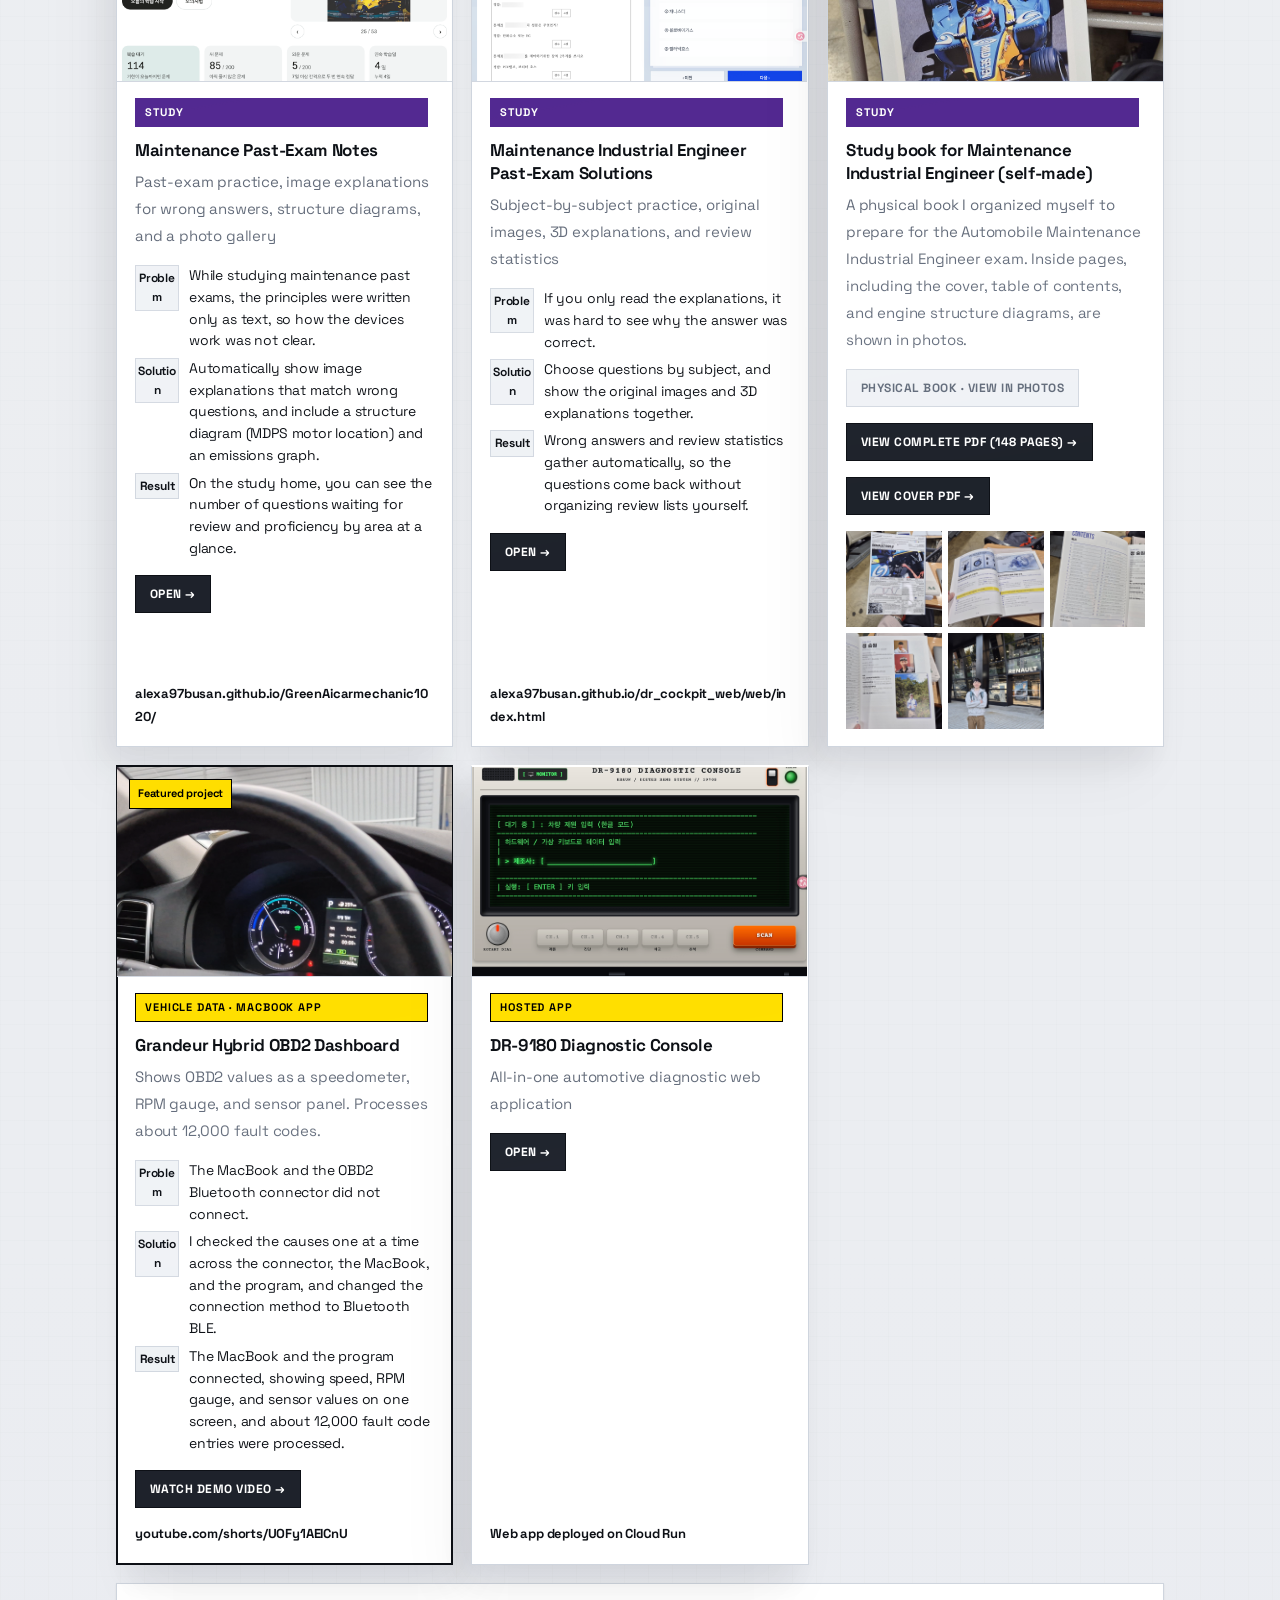
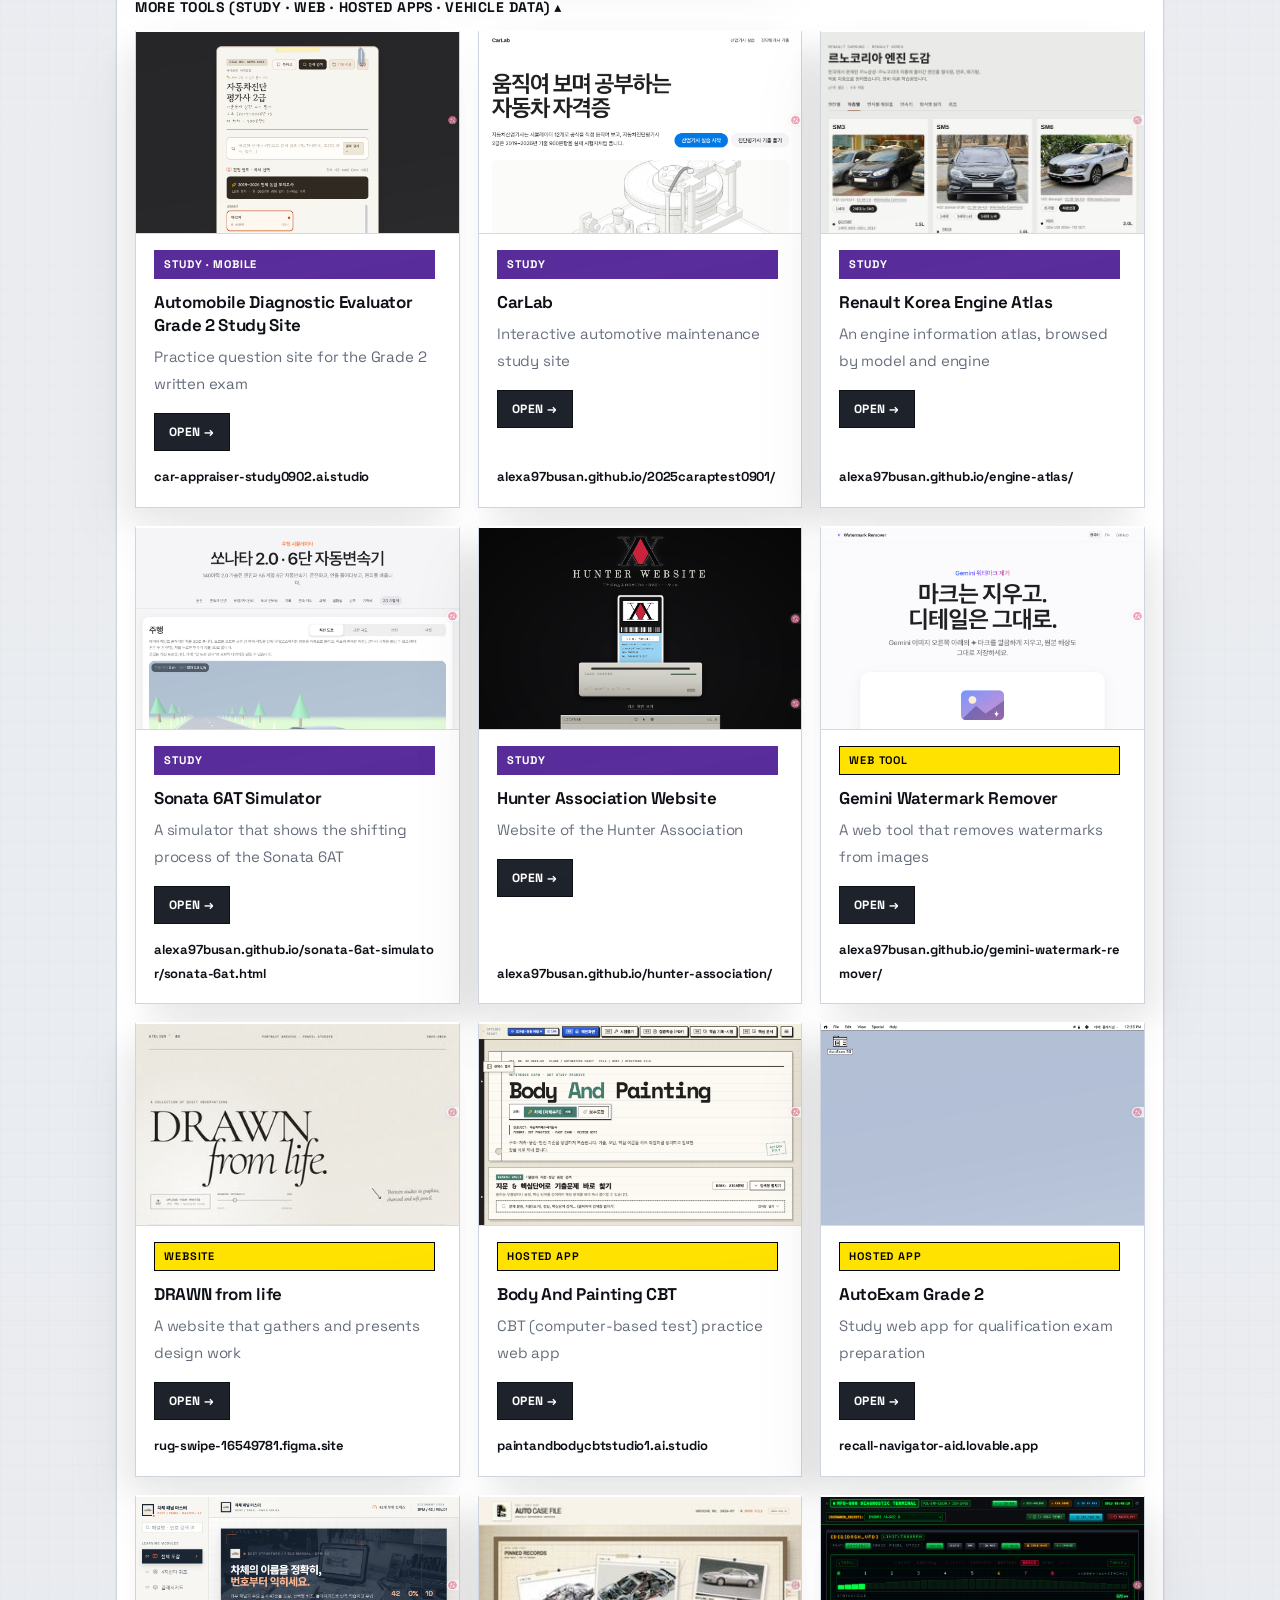
==== commit a000139d: "Add Save PDF button to both pages - Vendor html2pdf.js 0.10.3 bundle locally under js/ (no CDN neede" ====
--- a/index_en.html
+++ b/index_en.html
@@ -22,7 +22,10 @@
       <a href="#s5">05 Plans</a>
       <a href="#s6">06 Tools</a>
     </nav>
-    <a class="lang-switch" href="index.html" lang="ko" hreflang="ko" aria-label="한국어 버전으로 보기" onclick="this.href='index.html'+location.hash">KO</a>
+    <div class="topbar-tools">
+      <a class="lang-switch" href="index.html" lang="ko" hreflang="ko" aria-label="한국어 버전으로 보기" onclick="this.href='index.html'+location.hash">KO</a>
+      <button type="button" class="pdf-btn" id="pdfBtn" aria-label="Save the site as a PDF file">Save PDF</button>
+    </div>
   </div>
   <div class="progress" id="progress"></div>
 </header>
@@ -674,5 +677,48 @@
   lb.addEventListener('click', function(e){ if (e.target === lb) lb.close(); });
 })();
 </script>
+
+<!-- Save PDF: html2pdf.js (bundled locally). Falls back to the browser print dialog (Save as PDF) if it fails to load -->
+<script src="js/html2pdf.bundle.min.js"></script>
+<script>
+(function(){
+  var btn = document.getElementById('pdfBtn');
+  if (!btn) return;
+  var en = document.documentElement.lang === 'en';
+  var LOC = en ? 'en-US' : 'ko-KR';
+  var fileName = en ? 'Seung-won_Jeong_Portfolio_EN.pdf' : '정승원_포트폴리오.pdf';
+  var label = { idle: en ? 'Save PDF' : 'PDF 저장', busy: en ? 'Creating PDF…' : 'PDF 만드는 중…' };
+
+  function done(){ btn.disabled = false; btn.textContent = label.idle; }
+
+  btn.addEventListener('click', function(){
+    if (typeof window.html2pdf !== 'function') { window.print(); return; }
+    btn.disabled = true;
+    btn.textContent = label.busy;
+
+    // Bring every entrance animation and count-up to its final state before capture
+    document.querySelectorAll('[data-reveal]').forEach(function(el){ el.classList.add('in'); });
+    document.querySelectorAll('[data-count]').forEach(function(el){
+      el.textContent = (parseInt(el.getAttribute('data-count'), 10) || 0).toLocaleString(LOC);
+    });
+    document.querySelectorAll('.bar span[data-w]').forEach(function(el){
+      el.style.width = el.getAttribute('data-w');
+    });
+
+    window.html2pdf().set({
+      margin: [12, 10, 12, 10],
+      filename: fileName,
+      image: { type: 'jpeg', quality: 0.92 },
+      html2canvas: { scale: 1.25, useCORS: true, scrollY: 0, windowWidth: 1280 },
+      jsPDF: { unit: 'mm', format: 'a4', orientation: 'portrait' },
+      pagebreak: { mode: ['css', 'legacy'], avoid: ['.card', '.tile', '.shot', '.stat'] }
+    }).from(document.querySelector('main')).save().then(done, function(err){
+      done();
+      console.error('PDF generation failed', err);
+      alert('PDF creation failed. Please try again or use the browser print (Save as PDF).');
+    });
+  });
+})();
+</script>
 </body>
 </html>
--- a/motorsport.css
+++ b/motorsport.css
@@ -71,6 +71,12 @@
 .lang-switch{flex:0 0 auto;display:inline-flex;align-items:center;justify-content:center;min-width:44px;min-height:32px;padding:6px 10px;border:1px solid var(--ink);background:#fff;color:var(--ink);text-decoration:none;font-family:var(--display);font-weight:900;font-size:12px;letter-spacing:.06em;transition:background .2s,color .2s,transform .15s}
 .lang-switch:hover,.lang-switch:focus-visible{background:var(--ink);color:#fff;outline:none}
 .lang-switch:active{transform:translateY(1px)}
+/* PDF 저장 키 */
+.pdf-btn{flex:0 0 auto;display:inline-flex;align-items:center;justify-content:center;min-height:32px;padding:6px 10px;border:1px solid var(--ink);background:var(--ink);color:#fff;font-family:var(--display);font-weight:900;font-size:12px;letter-spacing:.06em;white-space:nowrap;cursor:pointer;transition:background .2s,color .2s,transform .15s}
+.pdf-btn:hover,.pdf-btn:focus-visible{background:#fff;color:var(--ink);outline:none}
+.pdf-btn:active{transform:translateY(1px)}
+.pdf-btn:disabled{opacity:.6;cursor:progress}
+.topbar-tools{display:flex;align-items:center;gap:8px}
 
 /* hero: white glow over the grey gradient */
 .hero{padding:64px 0 48px;color:var(--ink);position:relative;overflow:hidden}
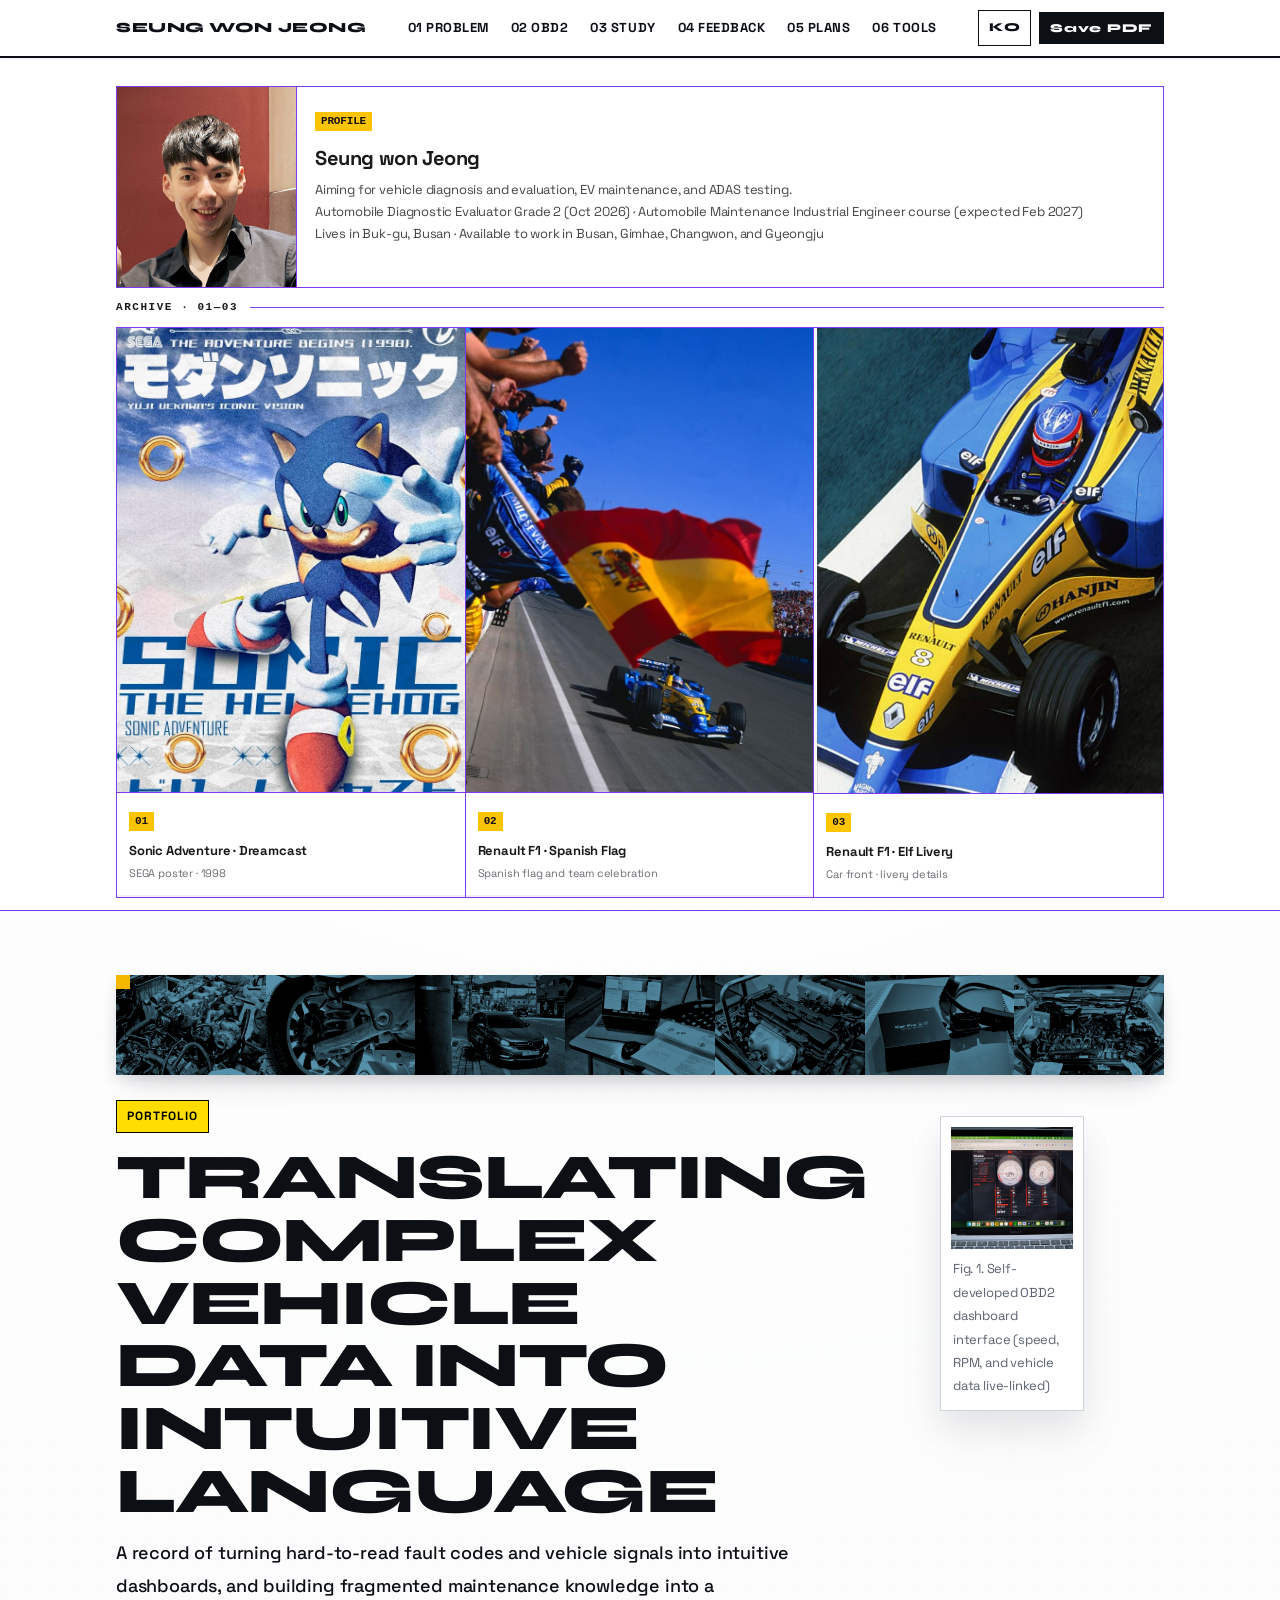
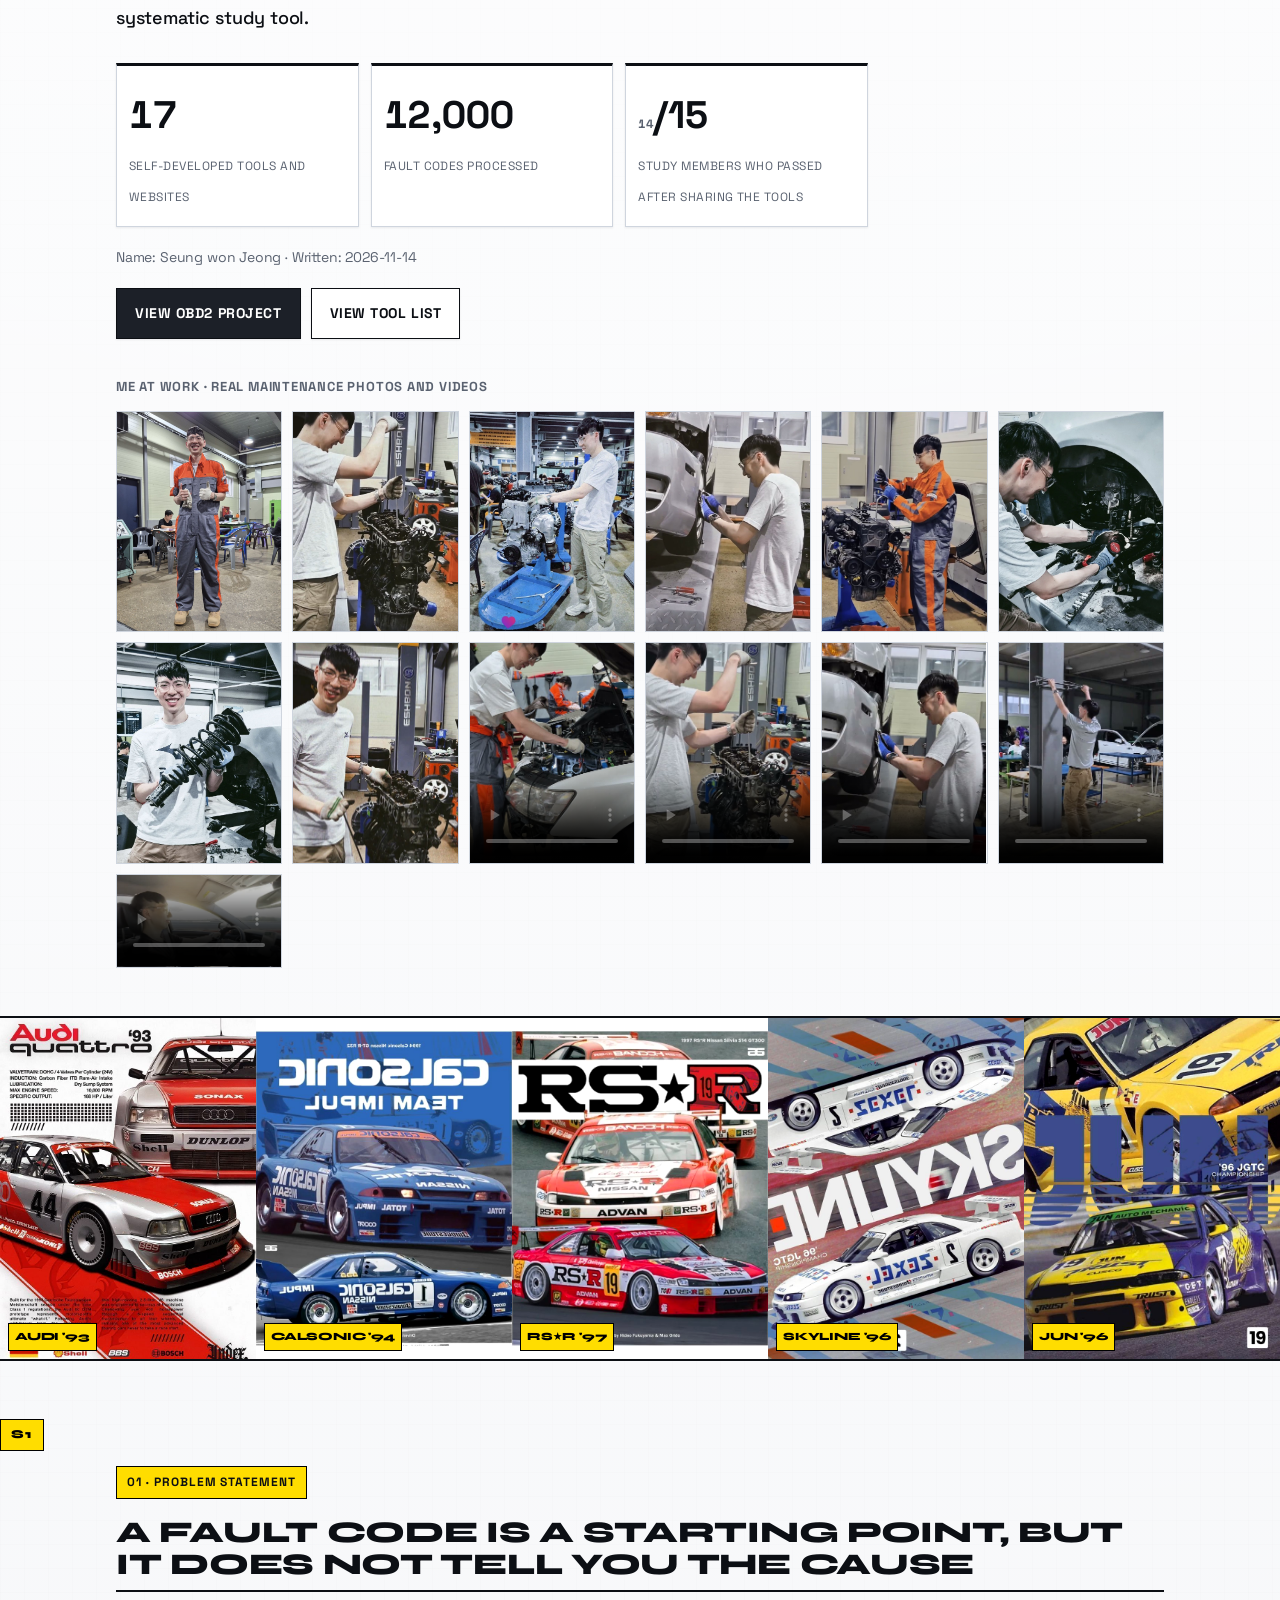
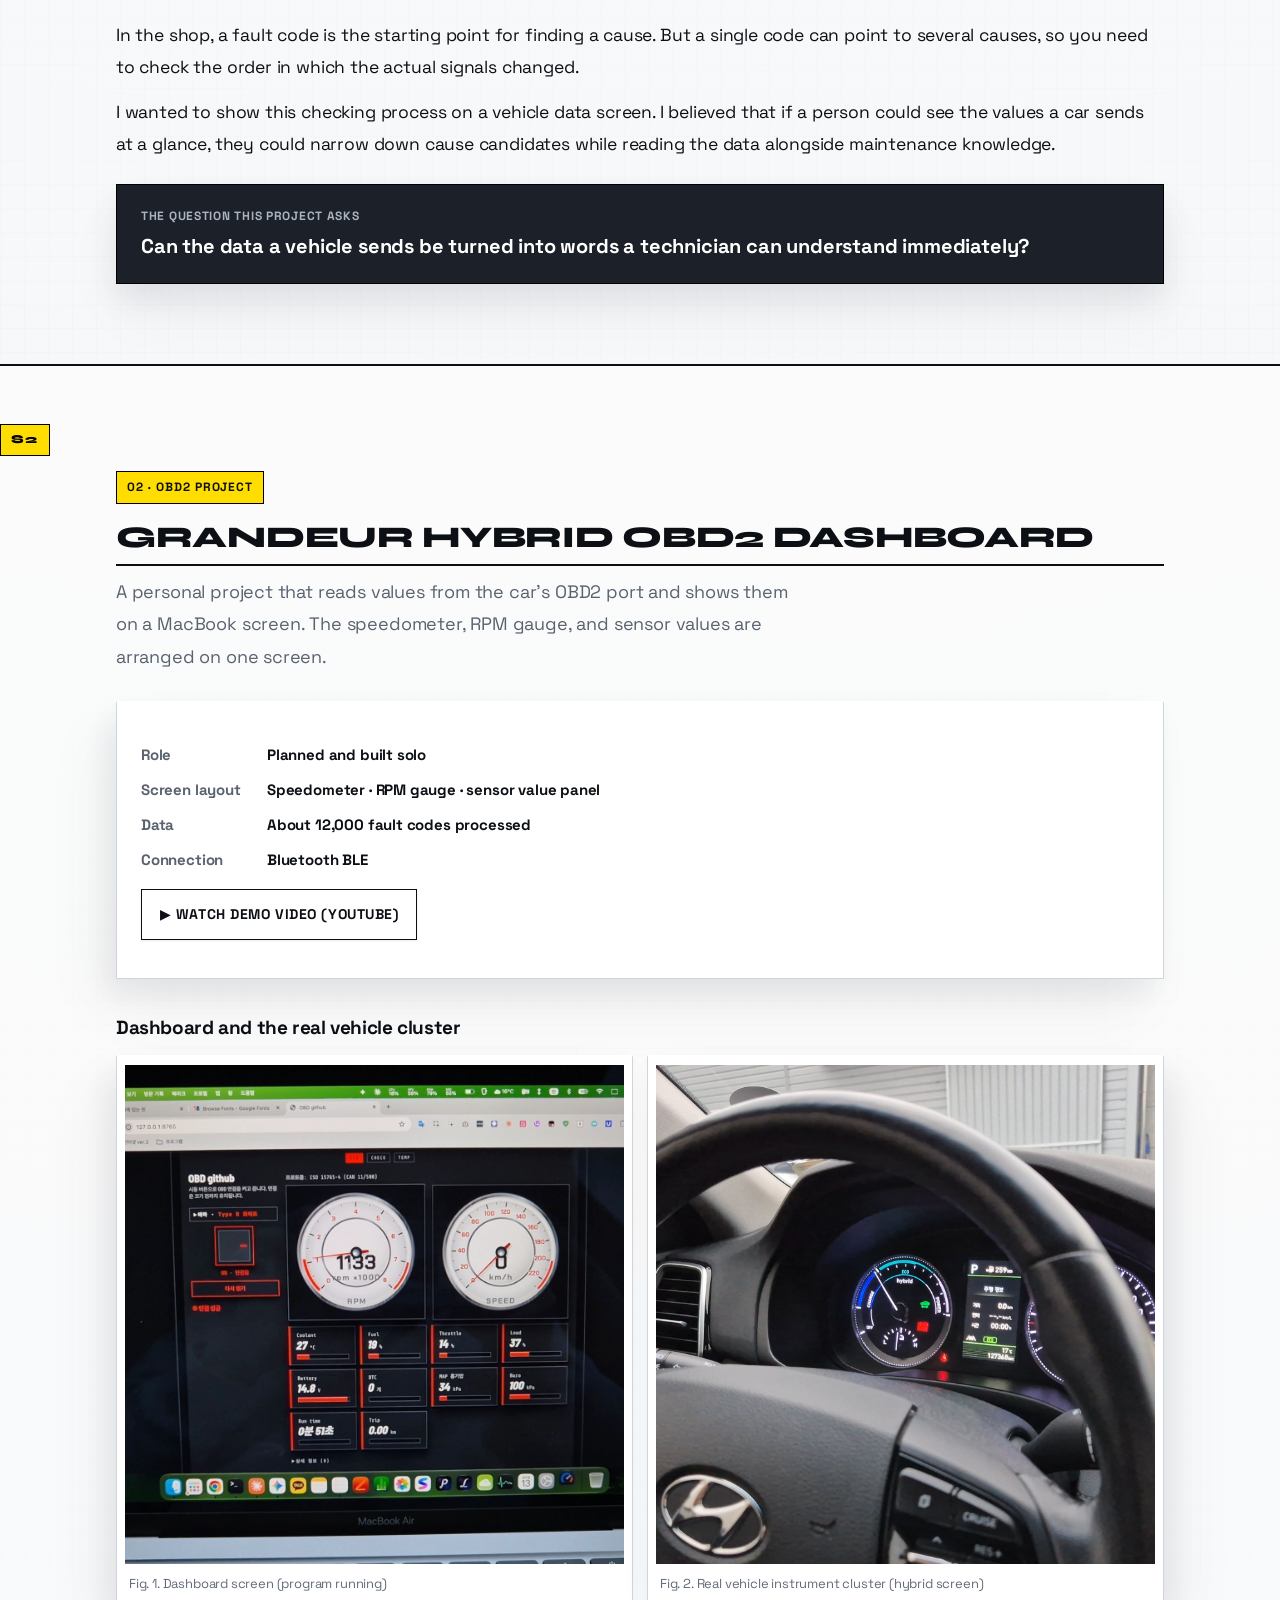
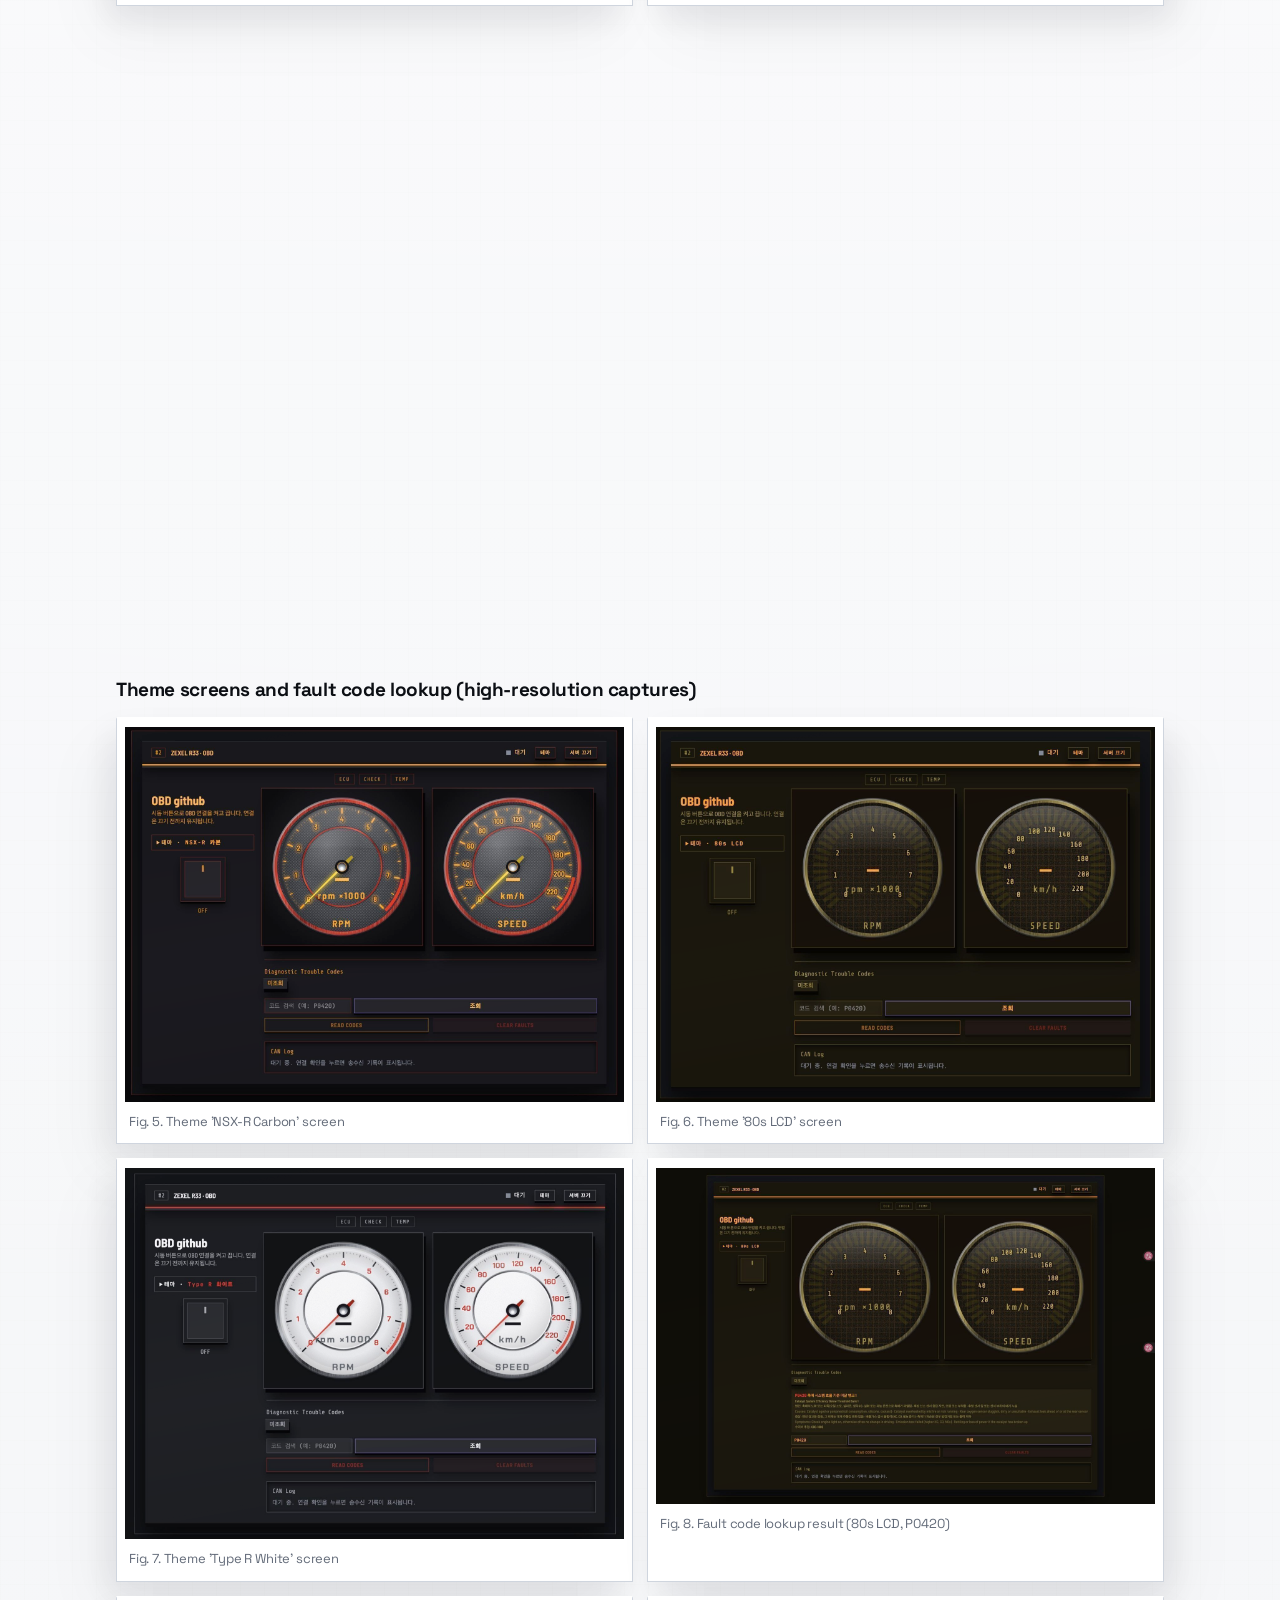
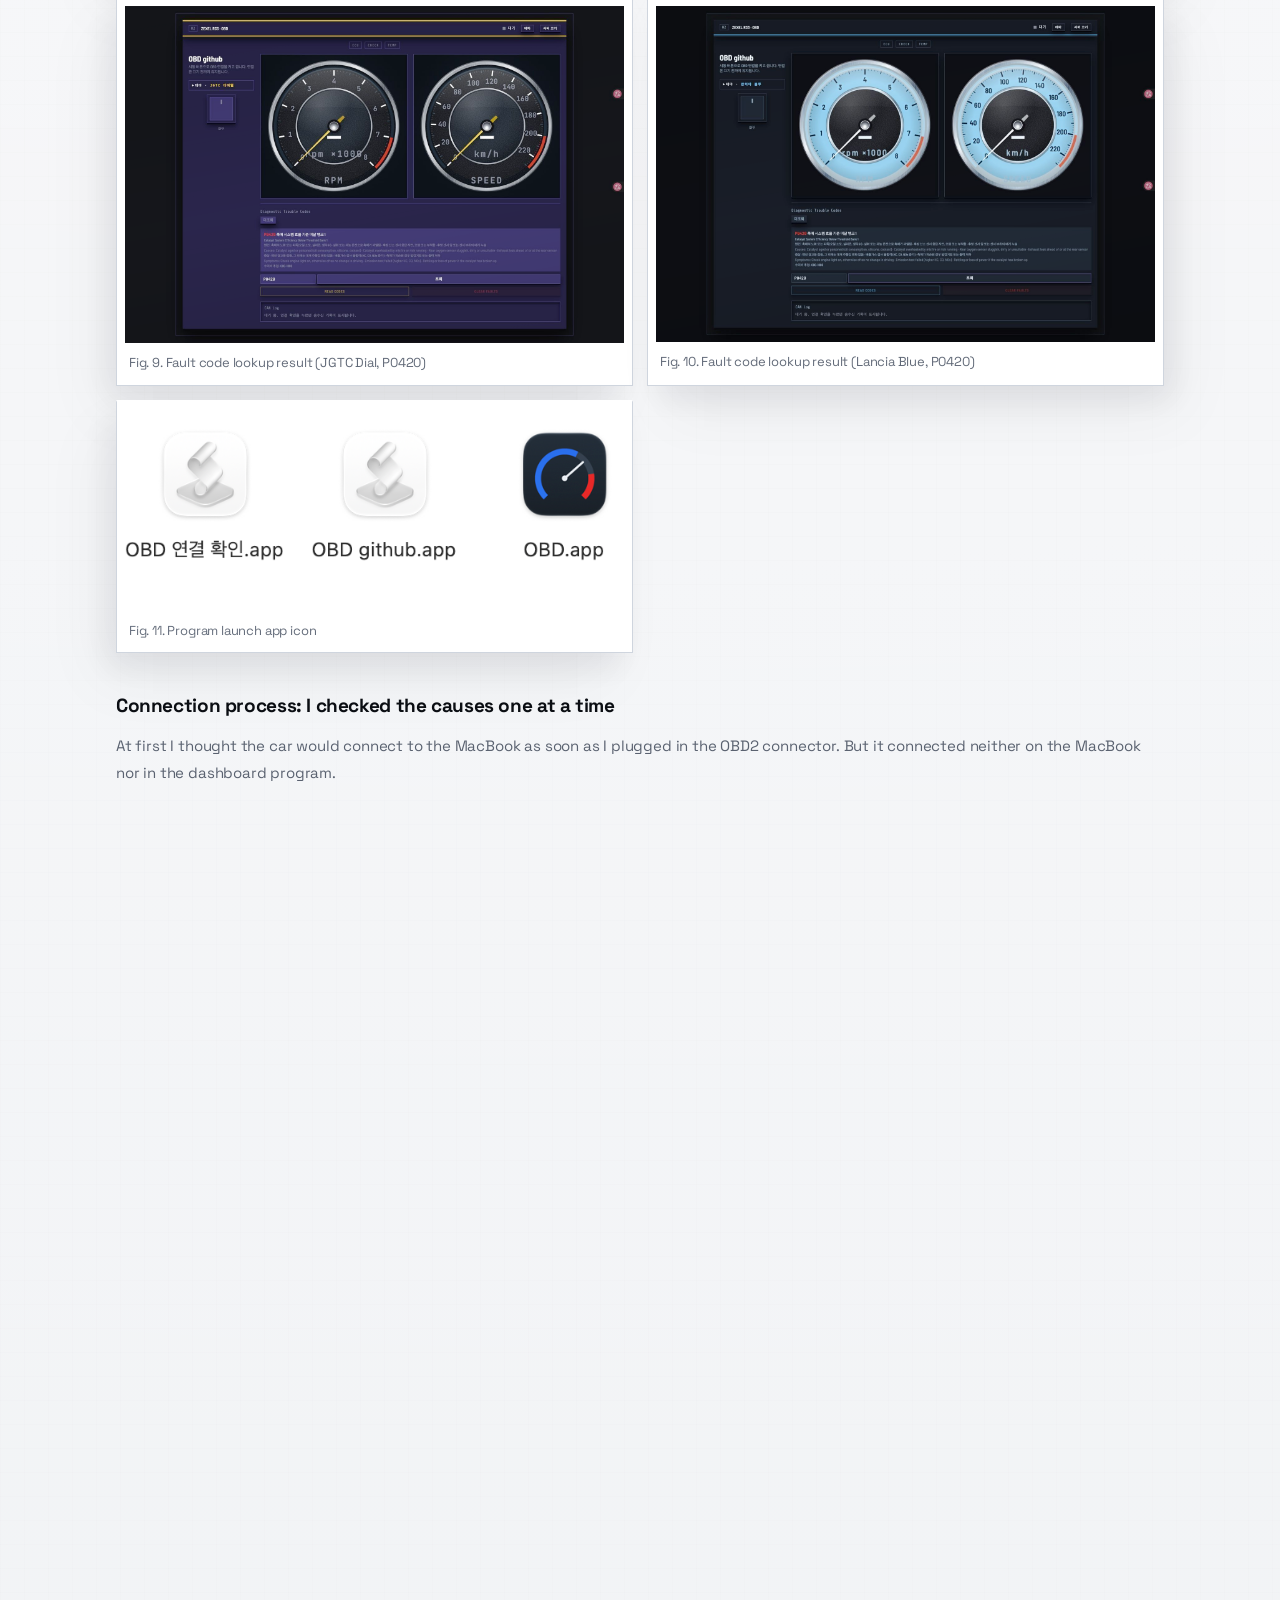
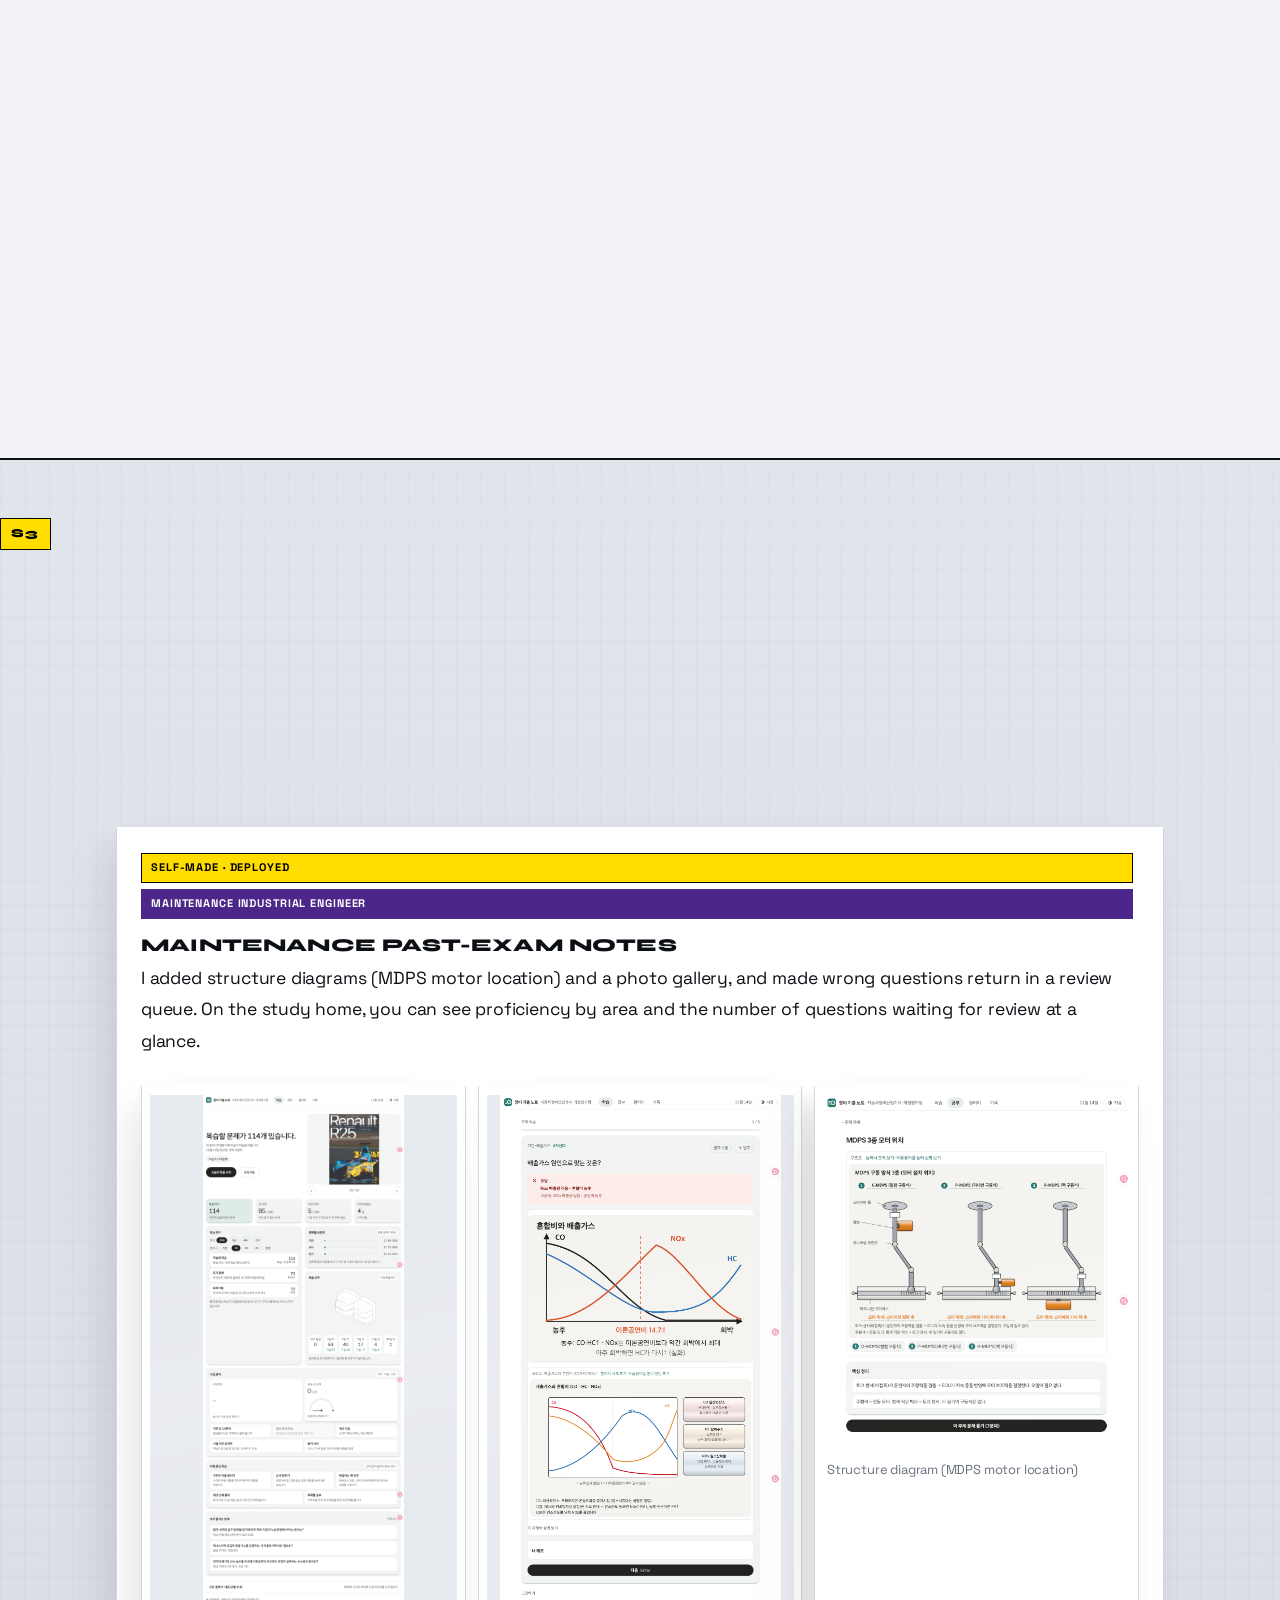
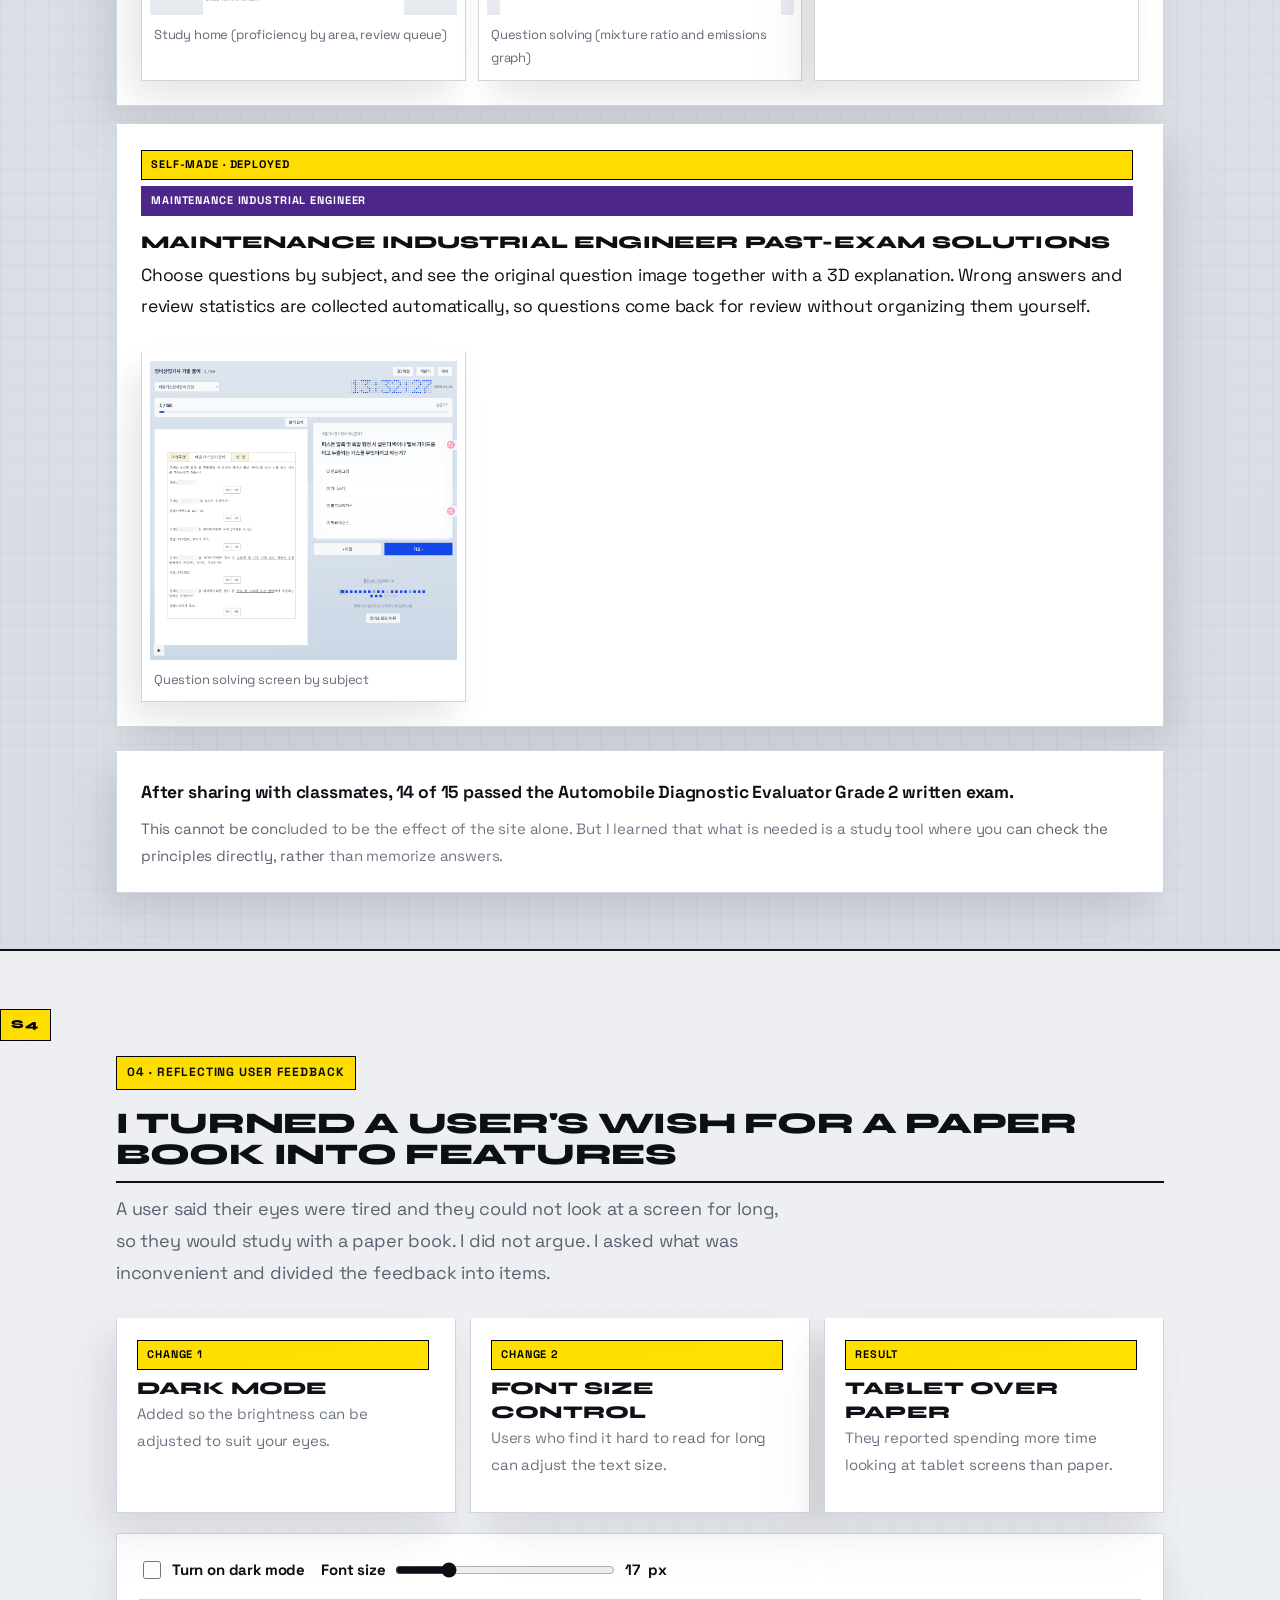
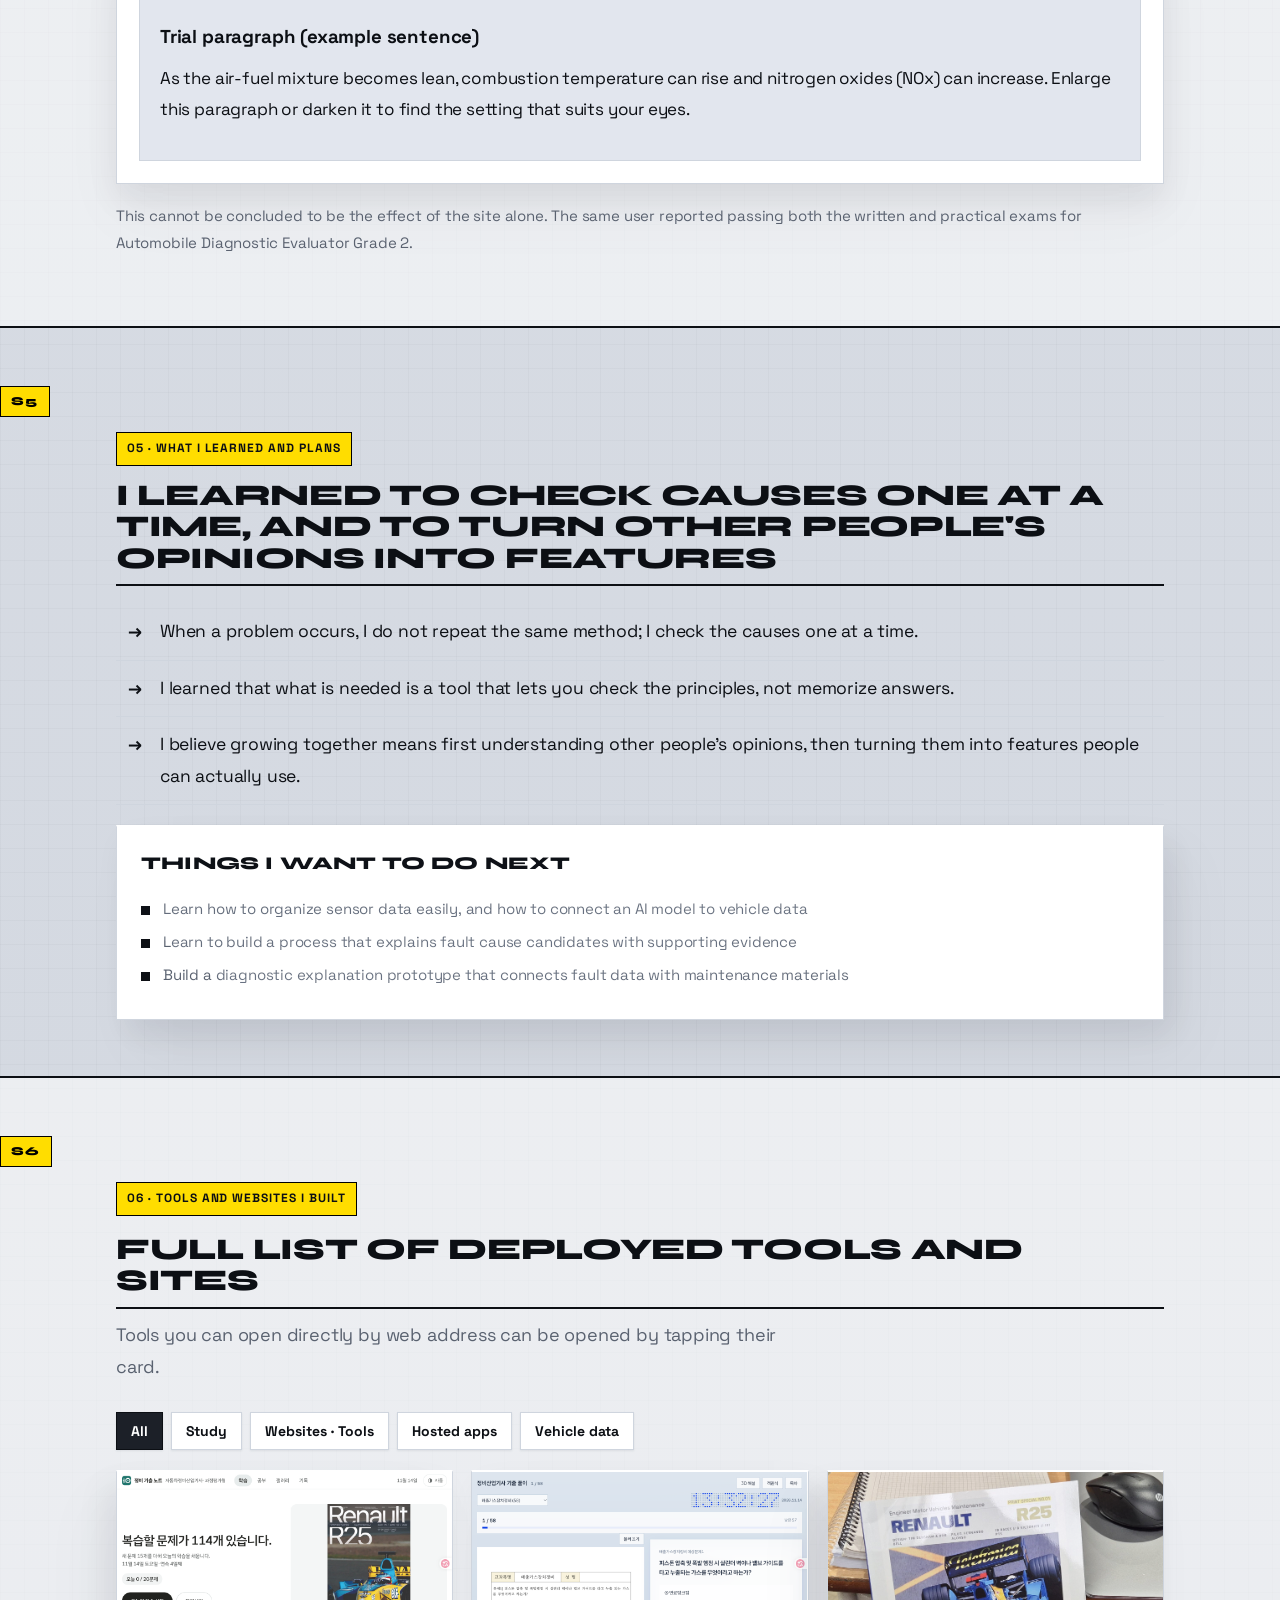
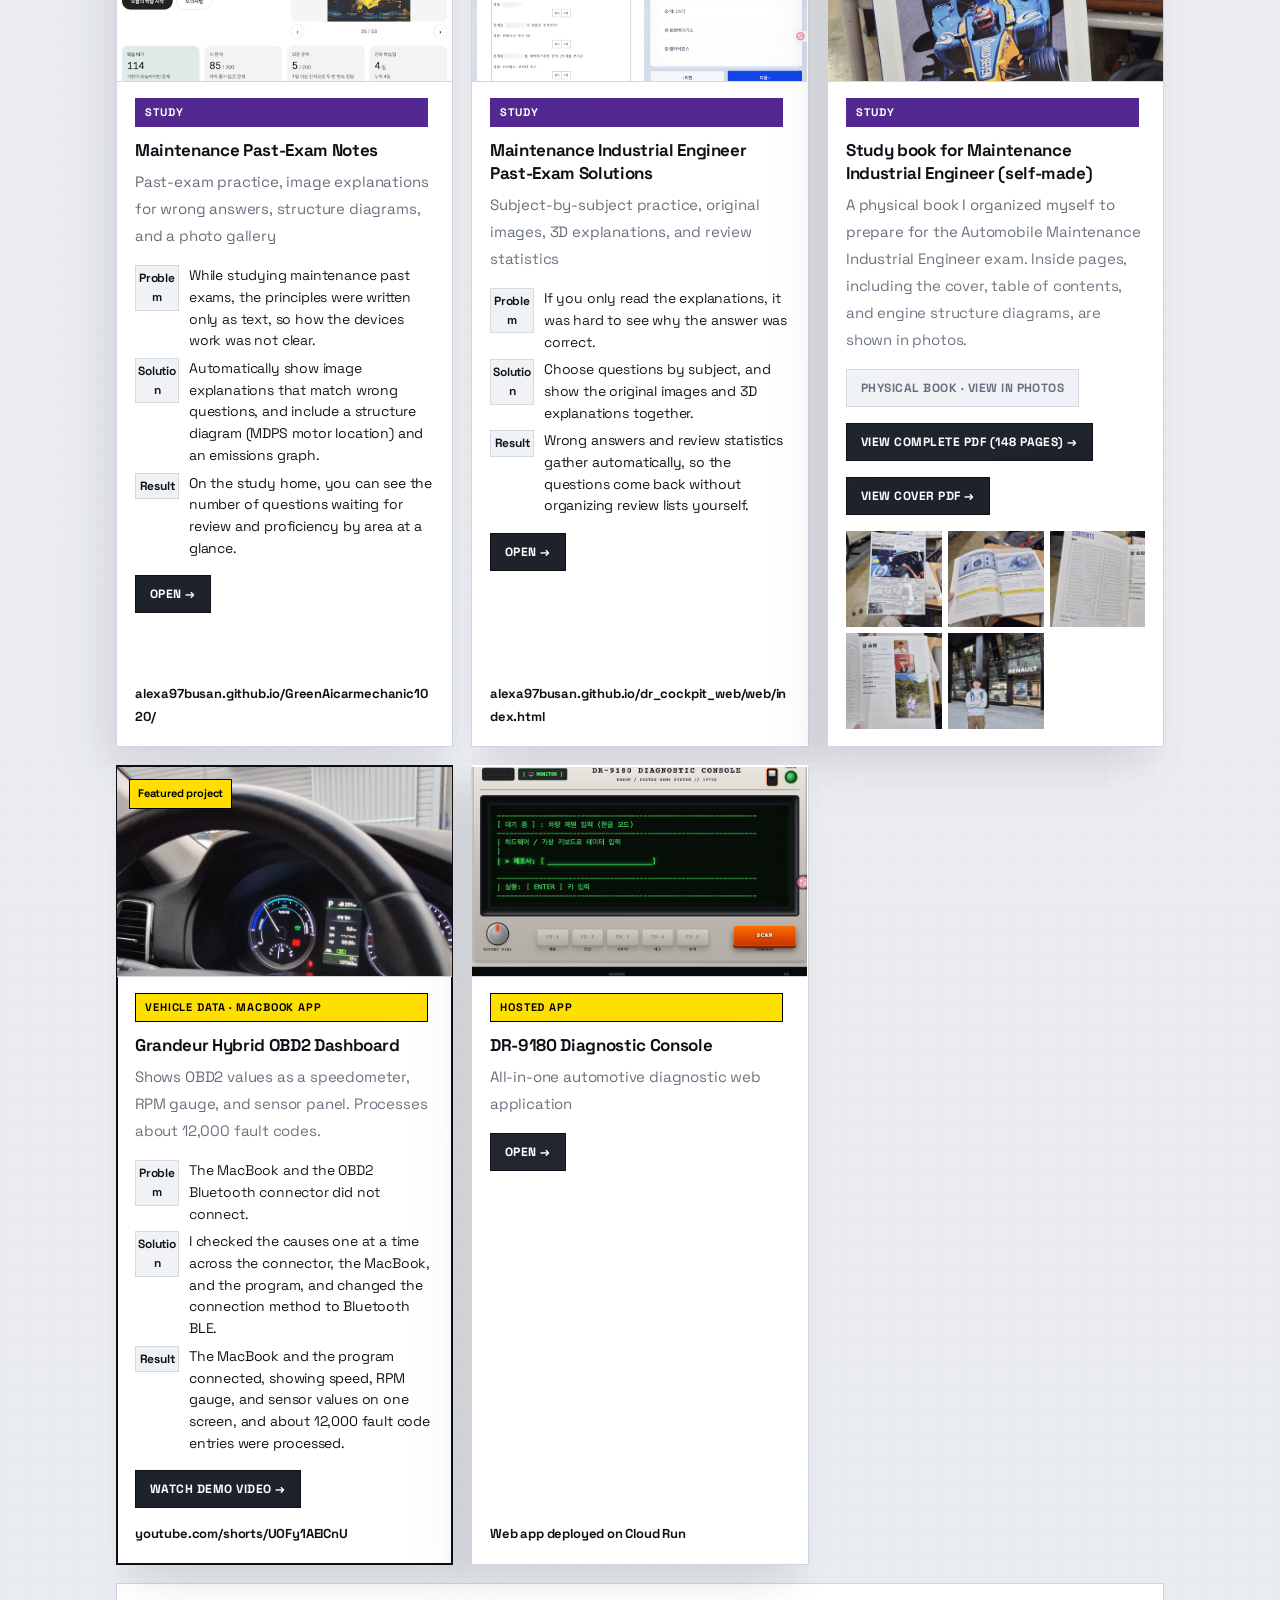
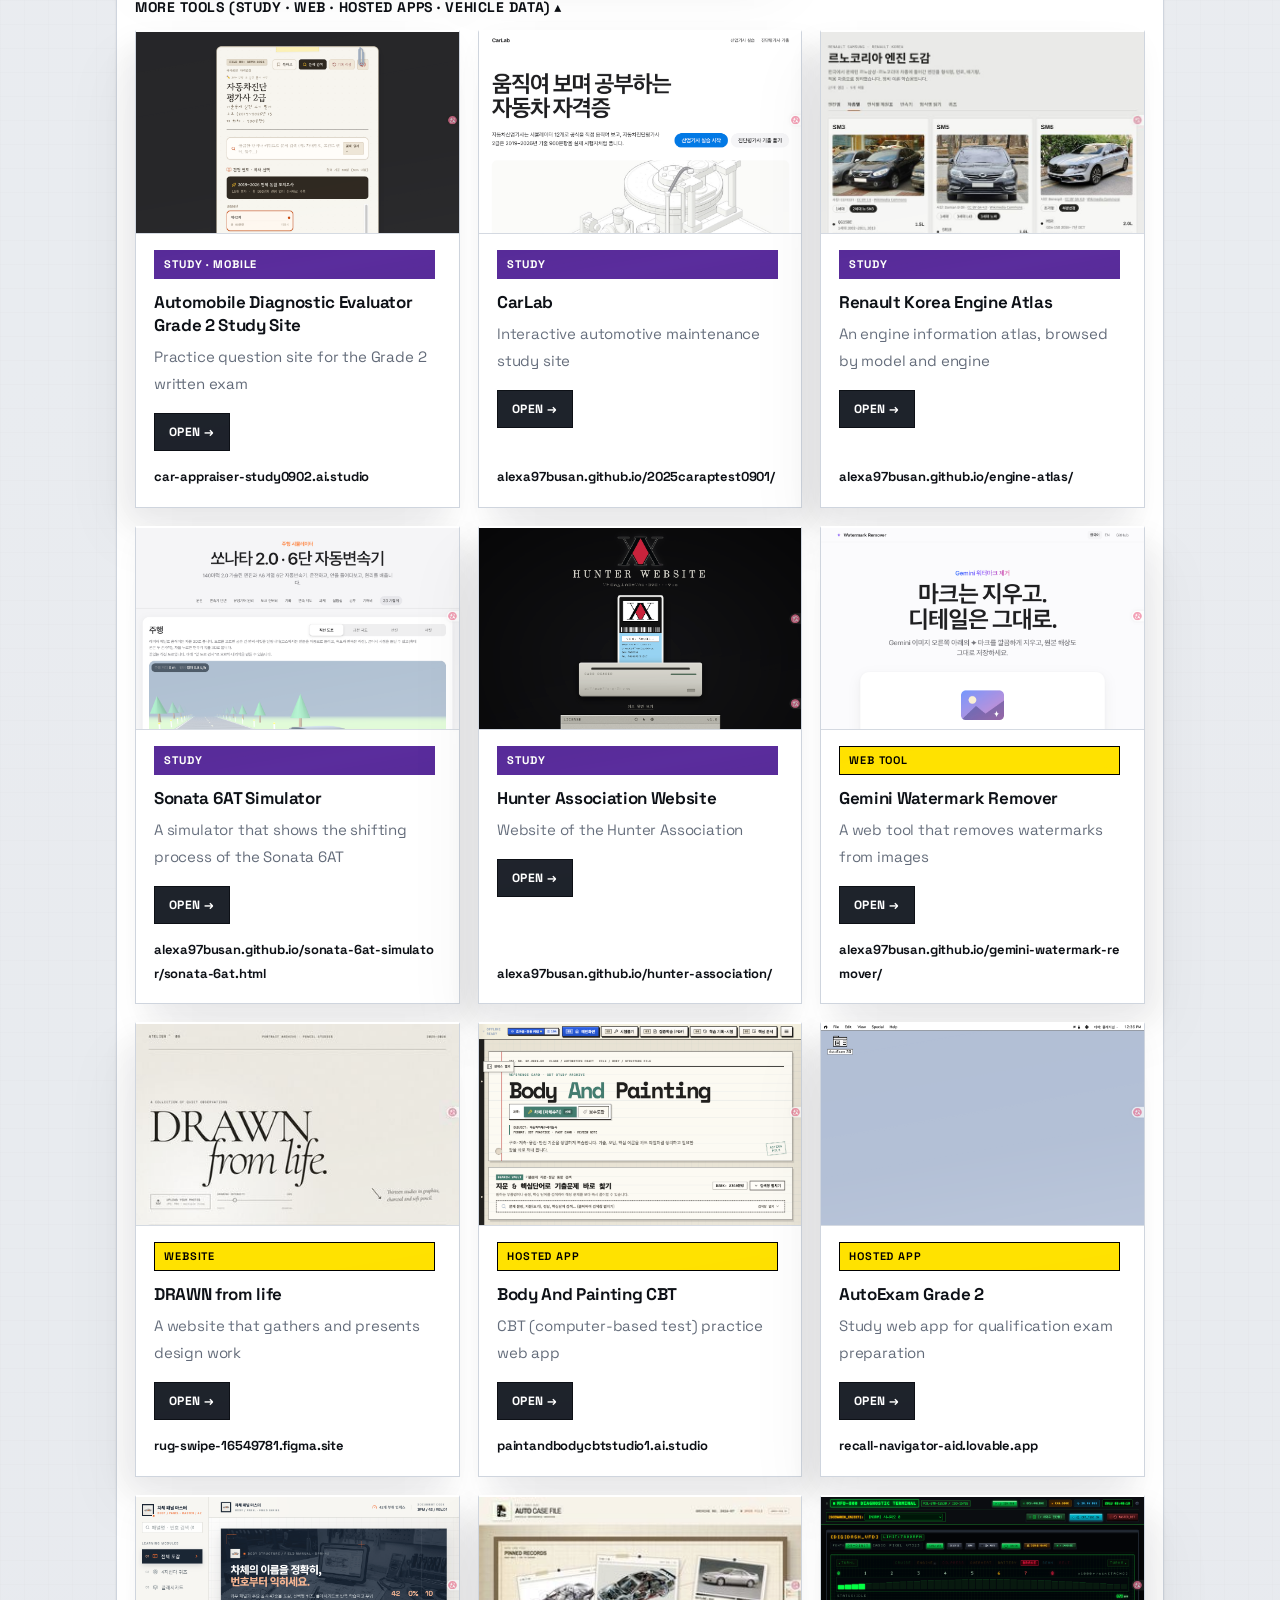
==== commit 84d767dc: "Fix clipped PDF output Capture a fixed 1280px copy of the main content, wait for lazy images, replac" ====
--- a/index_en.html
+++ b/index_en.html
@@ -678,7 +678,7 @@
 })();
 </script>
 
-<!-- Save PDF: html2pdf.js (bundled locally). Falls back to the browser print dialog (Save as PDF) if it fails to load -->
+<!-- Save PDF: html2pdf.js (bundled locally). Falls back to the browser print dialog if it fails to load -->
 <script src="js/html2pdf.bundle.min.js"></script>
 <script>
 (function(){
@@ -686,36 +686,68 @@
   if (!btn) return;
   var en = document.documentElement.lang === 'en';
   var LOC = en ? 'en-US' : 'ko-KR';
-  var fileName = en ? 'Seung-won_Jeong_Portfolio_EN.pdf' : '정승원_포트폴리오.pdf';
+  var fileName = en ? 'Seung-won_Jeong_Portfolio_EN.pdf' : 'Seung-won_Jeong_Portfolio_KO.pdf';
   var label = { idle: en ? 'Save PDF' : 'PDF 저장', busy: en ? 'Creating PDF…' : 'PDF 만드는 중…' };
-
-  function done(){ btn.disabled = false; btn.textContent = label.idle; }
+  var CAPTURE_W = 1280; // 레이아웃 폭(px)
+  var A4_PX = 718;      // A4 인쇄 가능 폭 190mm (96dpi 기준) — 복제본을 이 폭에 맞춰 축소 // A4 인쇄용 고정 폭(px): 화면 폭과 무관하게 같은 배치로 캡처
+
+  function restore(){ btn.disabled = false; btn.textContent = label.idle; }
+
+  // 본문을 고정 폭 복제본으로 만들어 캡처용 정리 (연출 상태 해제, 지연 이미지 로드, 영상은 포스터 이미지로)
+  function buildCapture(){
+    var box = document.createElement('div');
+    box.setAttribute('aria-hidden', 'true');
+    box.style.cssText = 'position:absolute;left:0;top:0;width:' + CAPTURE_W + 'px;background:#fff;z-index:-1;';
+    var clone = document.querySelector('main').cloneNode(true);
+    clone.style.cssText = 'width:' + CAPTURE_W + 'px;margin:0;padding:0;overflow:visible;transform:none;';
+    clone.querySelectorAll('[data-reveal]').forEach(function(el){
+      el.removeAttribute('data-reveal'); el.classList.add('in');
+      el.style.opacity = '1'; el.style.transform = 'none'; el.style.transition = 'none';
+    });
+    clone.querySelectorAll('[data-count]').forEach(function(el){
+      el.textContent = (parseInt(el.getAttribute('data-count'), 10) || 0).toLocaleString(LOC);
+    });
+    clone.querySelectorAll('.bar span[data-w]').forEach(function(el){
+      el.style.width = el.getAttribute('data-w');
+    });
+    clone.querySelectorAll('video').forEach(function(v){
+      var im = document.createElement('img');
+      im.src = v.getAttribute('poster') || ''; im.alt = '';
+      im.style.cssText = 'width:100%;height:auto;display:block;';
+      v.parentNode.replaceChild(im, v);
+    });
+    clone.querySelectorAll('img').forEach(function(img){ img.loading = 'eager'; img.removeAttribute('data-zoom'); });
+    box.appendChild(clone);
+    document.body.appendChild(box);
+    var waits = Array.prototype.map.call(clone.querySelectorAll('img'), function(img){
+      if (img.complete && img.naturalWidth > 0) return Promise.resolve();
+      return new Promise(function(res){ img.onload = img.onerror = res; });
+    });
+    return { box: box, clone: clone, ready: Promise.all(waits) };
+  }
 
   btn.addEventListener('click', function(){
     if (typeof window.html2pdf !== 'function') { window.print(); return; }
     btn.disabled = true;
     btn.textContent = label.busy;
-
-    // Bring every entrance animation and count-up to its final state before capture
-    document.querySelectorAll('[data-reveal]').forEach(function(el){ el.classList.add('in'); });
-    document.querySelectorAll('[data-count]').forEach(function(el){
-      el.textContent = (parseInt(el.getAttribute('data-count'), 10) || 0).toLocaleString(LOC);
-    });
-    document.querySelectorAll('.bar span[data-w]').forEach(function(el){
-      el.style.width = el.getAttribute('data-w');
-    });
-
-    window.html2pdf().set({
-      margin: [12, 10, 12, 10],
-      filename: fileName,
-      image: { type: 'jpeg', quality: 0.92 },
-      html2canvas: { scale: 1.25, useCORS: true, scrollY: 0, windowWidth: 1280 },
-      jsPDF: { unit: 'mm', format: 'a4', orientation: 'portrait' },
-      pagebreak: { mode: ['css', 'legacy'], avoid: ['.card', '.tile', '.shot', '.stat'] }
-    }).from(document.querySelector('main')).save().then(done, function(err){
-      done();
+    var cap = buildCapture();
+    cap.ready.then(function(){
+      return window.html2pdf().set({
+        margin: 0,
+        filename: fileName,
+        image: { type: 'jpeg', quality: 0.92 },
+        html2canvas: { scale: 1.5, useCORS: true, x: 0, y: 0, scrollX: 0, scrollY: 0, windowWidth: CAPTURE_W, width: CAPTURE_W },
+        // 페이지 크기를 캡처 폭(px)과 1:1로 맞춰 축소·이동 없이 담는다 (높이는 A4 비율 근사)
+        jsPDF: { unit: 'px', format: [CAPTURE_W, Math.round(CAPTURE_W * 1.4142)], orientation: 'portrait', hotfixes: ['px_scaling'] },
+        pagebreak: { mode: ['css', 'legacy'], avoid: ['.card', '.tile', '.shot', '.stat'] }
+      }).from(cap.clone).save();
+    }).then(function(){
+      cap.box.remove(); restore();
+    }, function(err){
+      cap.box.remove(); restore();
       console.error('PDF generation failed', err);
-      alert('PDF creation failed. Please try again or use the browser print (Save as PDF).');
+      alert(en ? 'PDF creation failed. Please try again or use the browser print (Save as PDF).'
+               : 'PDF 생성에 실패했습니다. 다시 시도하거나 브라우저 인쇄(PDF로 저장)를 이용해 주세요.');
     });
   });
 })();
